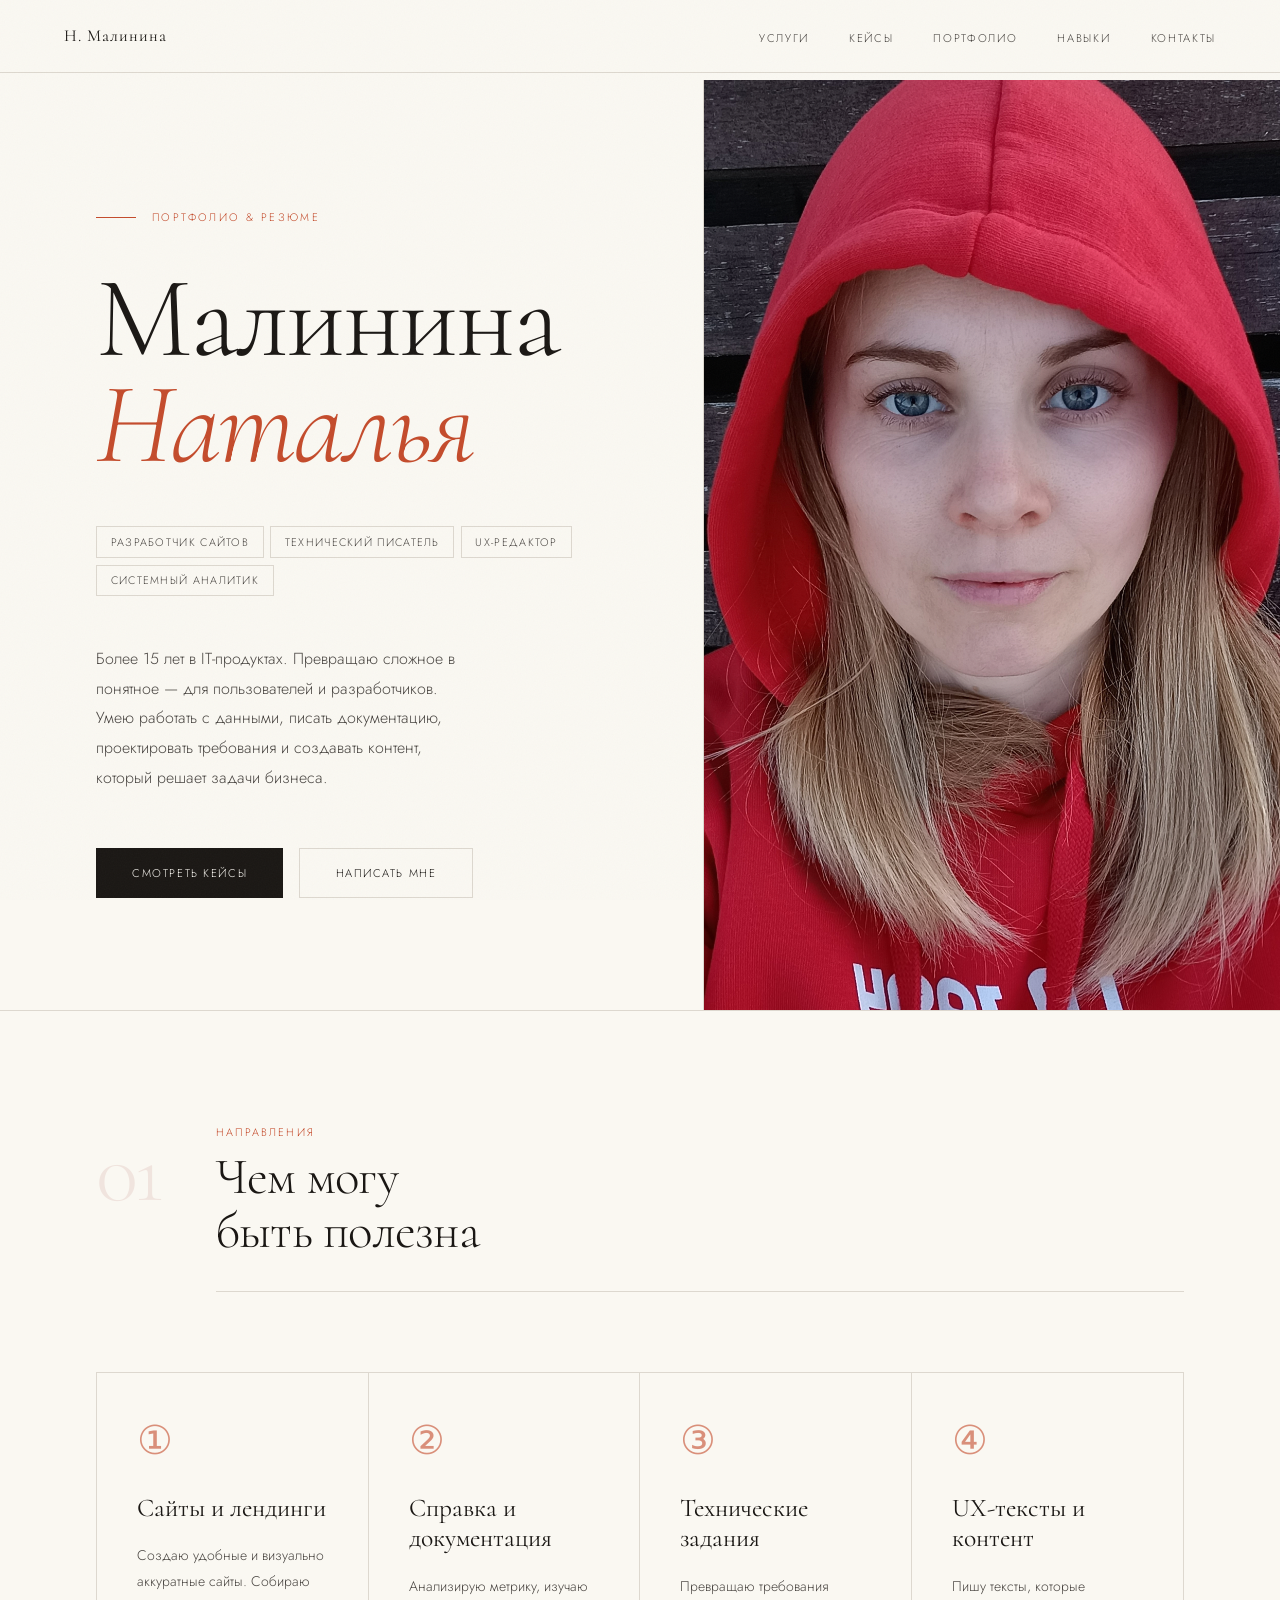
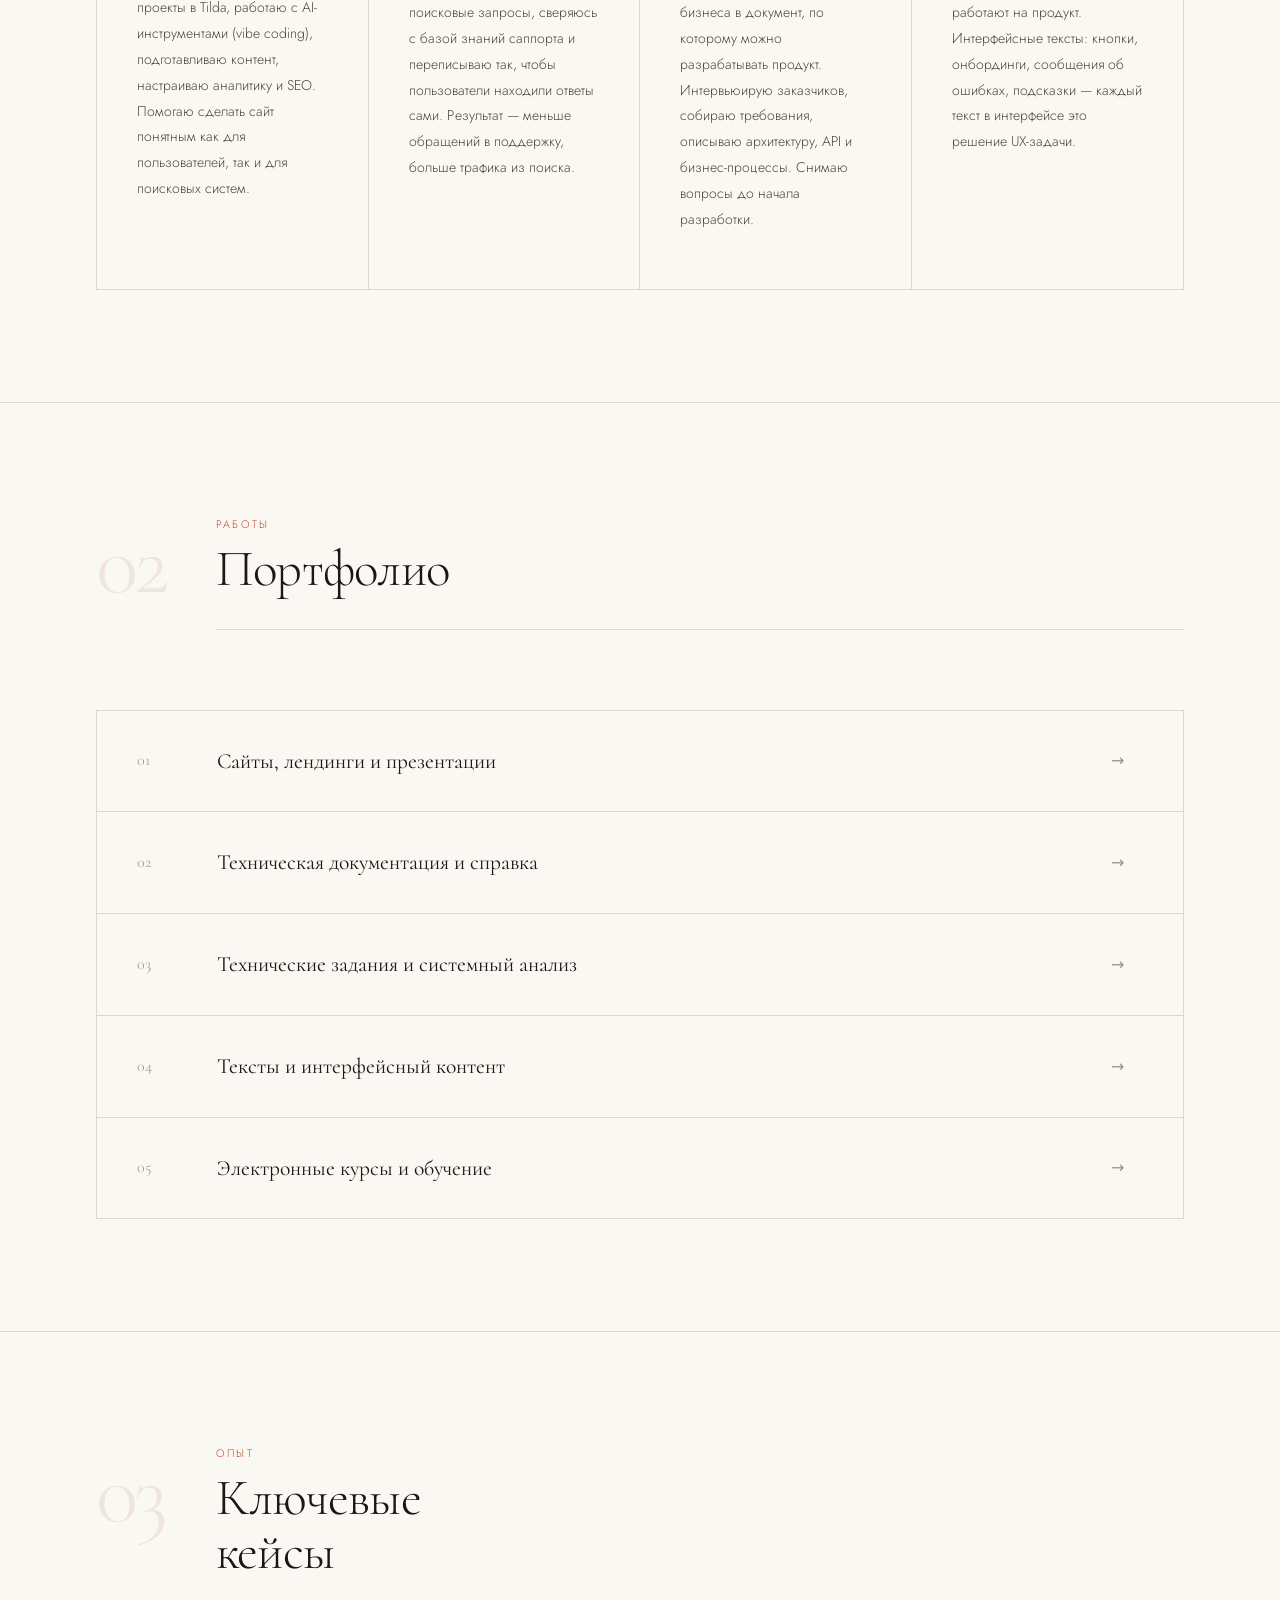
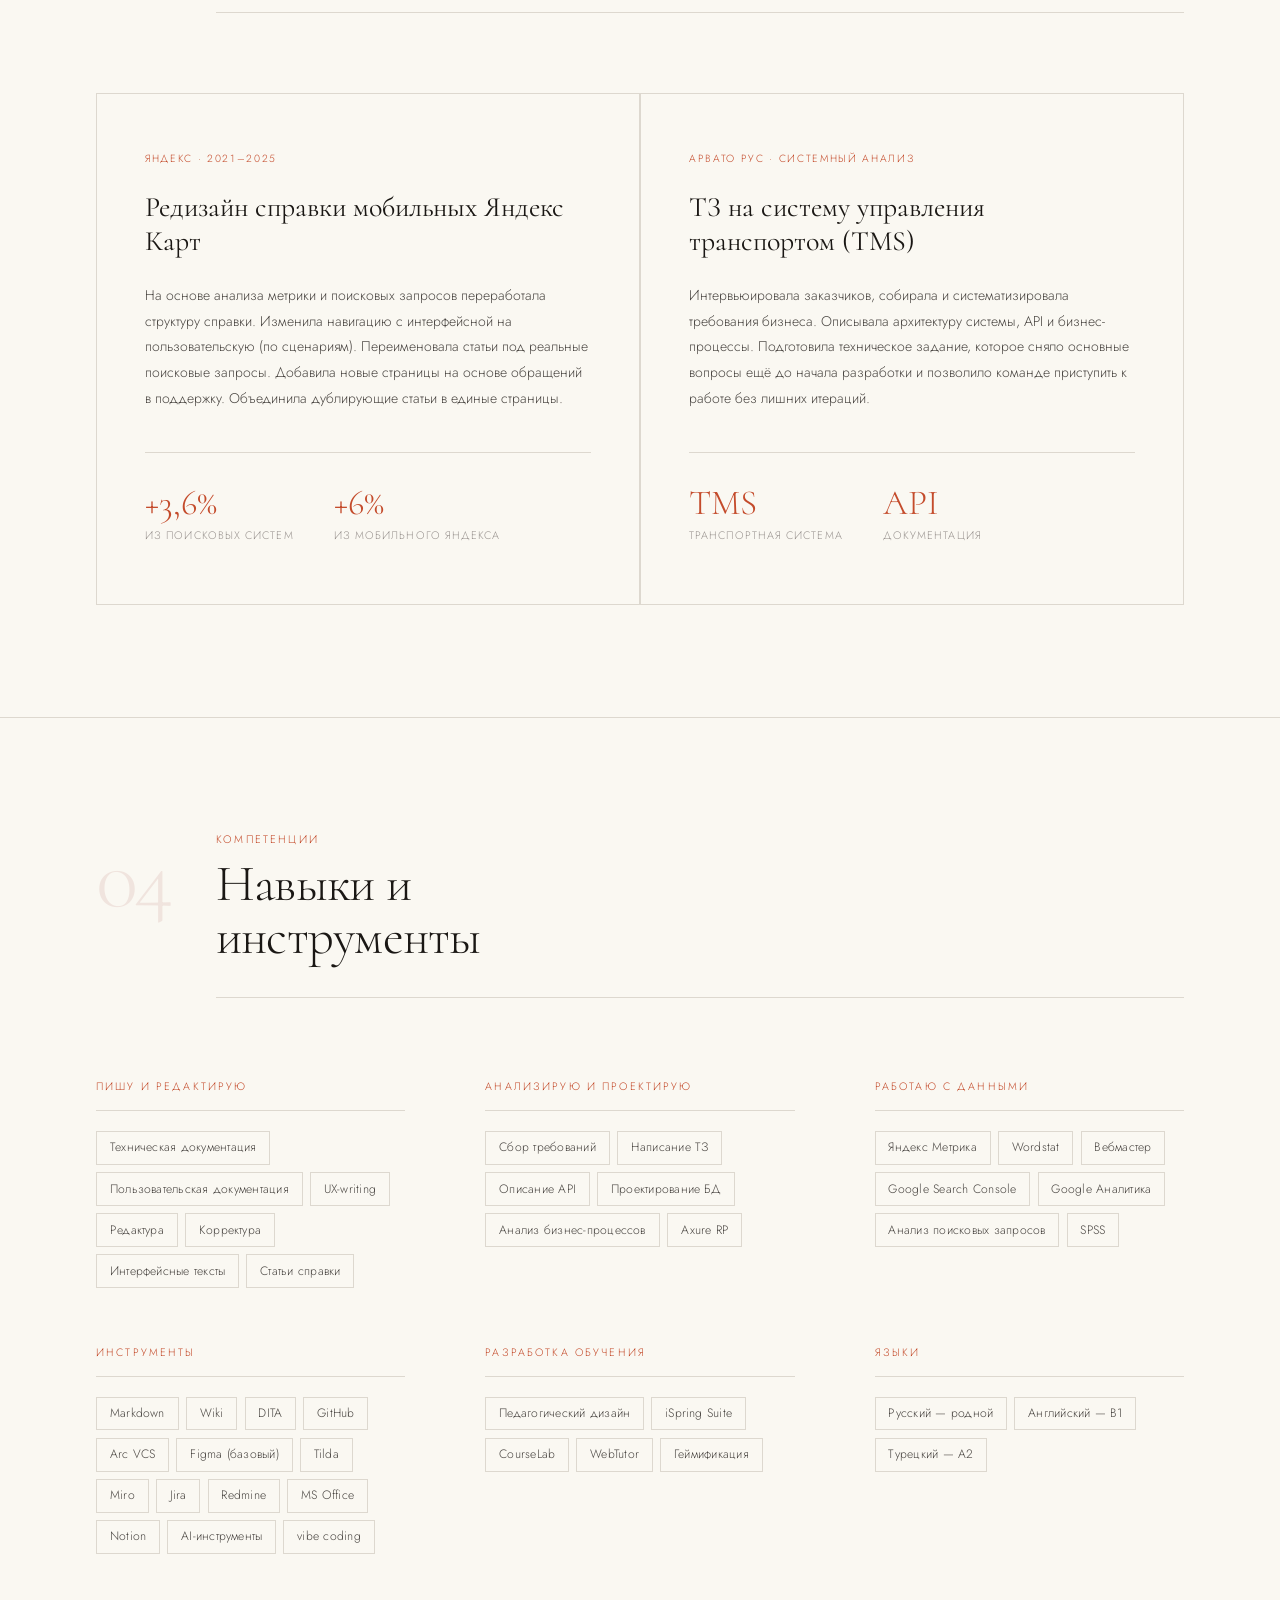
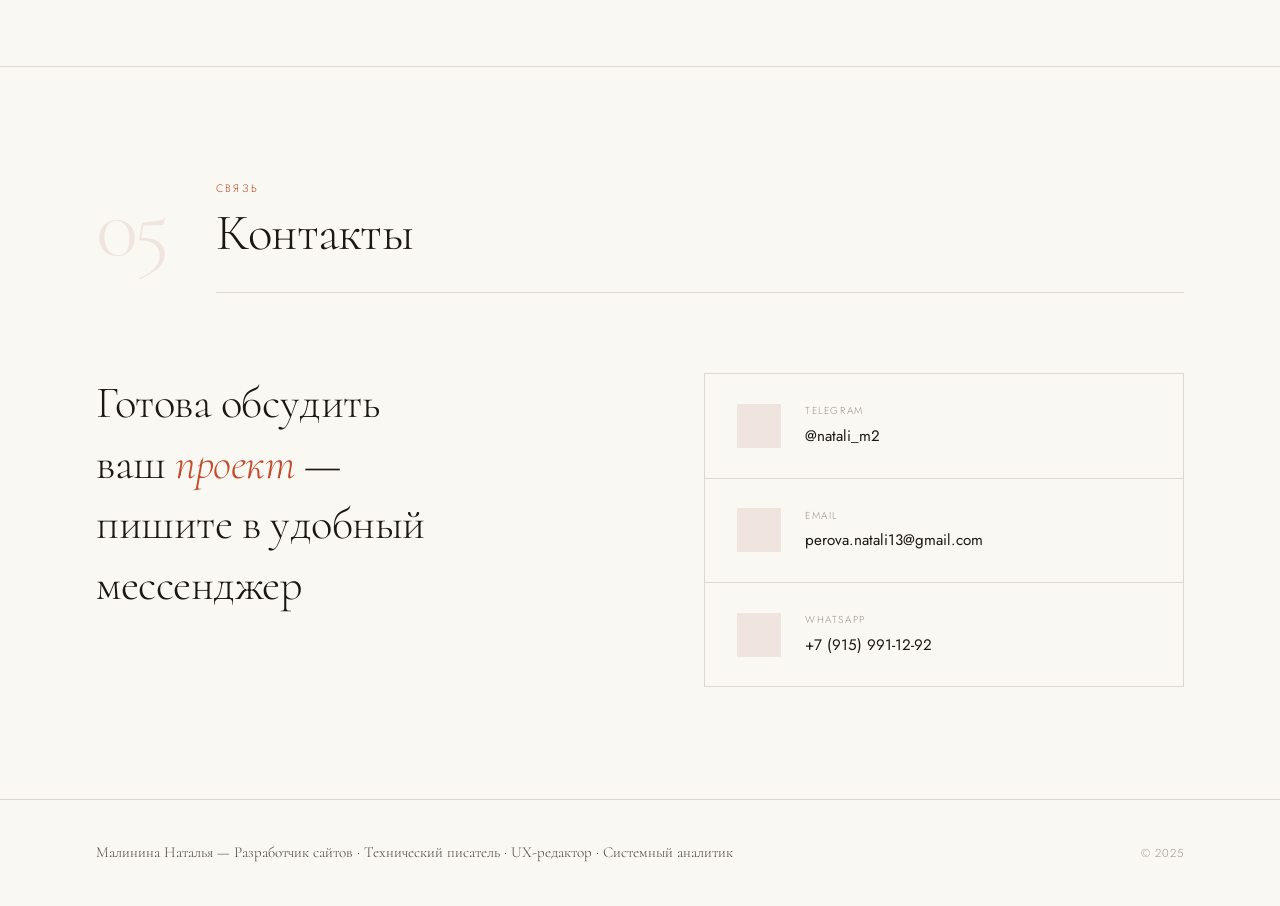
==== index.html @ 4958168e "Портфолио перемещено выше Ключевых кейсов Co-Authored-By: Claude Sonnet 4.6 <noreply@anthropic.com>" ====
<!DOCTYPE html>
<html lang="ru">
<head>
  <meta charset="UTF-8">
  <meta name="viewport" content="width=device-width, initial-scale=1.0">
  <title>Малинина Наталья — Разработчик сайтов · Технический писатель · UX-редактор</title>
  <link rel="preconnect" href="https://fonts.googleapis.com">
  <link rel="preconnect" href="https://fonts.gstatic.com" crossorigin>
  <link href="https://fonts.googleapis.com/css2?family=Cormorant:ital,wght@0,300;0,400;0,600;1,300;1,400&family=Jost:wght@300;400;500&display=swap" rel="stylesheet">
  <style>
    *, *::before, *::after { box-sizing: border-box; margin: 0; padding: 0; }

    :root {
      --cream: #faf8f2;
      --ink: #1a1714;
      --ink-light: #4a4642;
      --ink-faint: #9a9490;
      --accent: #c44b2b;
      --accent-light: #f0e4de;
      --rule: #ddd8cf;
      --serif: 'Cormorant', Georgia, serif;
      --sans: 'Jost', system-ui, sans-serif;
    }

    html { scroll-behavior: smooth; }

    body {
      background: var(--cream);
      color: var(--ink);
      font-family: var(--sans);
      font-weight: 300;
      line-height: 1.7;
      overflow-x: hidden;
    }

    body::after {
      content: '';
      position: fixed;
      inset: 0;
      background-image: url("data:image/svg+xml,%3Csvg xmlns='http://www.w3.org/2000/svg' width='300' height='300'%3E%3Cfilter id='n'%3E%3CfeTurbulence type='fractalNoise' baseFrequency='0.75' numOctaves='4' stitchTiles='stitch'/%3E%3C/filter%3E%3Crect width='100%25' height='100%25' filter='url(%23n)' opacity='0.03'/%3E%3C/svg%3E");
      pointer-events: none;
      z-index: 9999;
    }

    /* ── NAV ── */
    nav {
      position: fixed;
      top: 0; left: 0; right: 0;
      z-index: 200;
      padding: 1.4rem 4rem;
      display: flex;
      justify-content: space-between;
      align-items: center;
    }

    nav::before {
      content: '';
      position: absolute;
      inset: 0;
      background: rgba(250, 248, 242, 0.9);
      backdrop-filter: blur(14px);
      -webkit-backdrop-filter: blur(14px);
      border-bottom: 1px solid var(--rule);
    }

    .nav-logo {
      font-family: var(--serif);
      font-size: 1.05rem;
      font-weight: 400;
      letter-spacing: 0.06em;
      color: var(--ink);
      text-decoration: none;
      position: relative;
    }

    .nav-links {
      display: flex;
      gap: 2.5rem;
      list-style: none;
      position: relative;
    }

    .nav-links a {
      font-size: 0.7rem;
      letter-spacing: 0.15em;
      text-transform: uppercase;
      color: var(--ink-light);
      text-decoration: none;
      transition: color 0.2s;
    }

    .nav-links a:hover,
    .nav-links a.active { color: var(--accent); }

    /* ── HERO ── */
    .hero {
      min-height: 100vh;
      display: grid;
      grid-template-columns: 1.1fr 0.9fr;
      padding-top: 5rem;
      border-bottom: 1px solid var(--rule);
    }

    .hero-left {
      padding: 8rem 4rem 7rem 6rem;
      display: flex;
      flex-direction: column;
      justify-content: center;
      border-right: 1px solid var(--rule);
    }

    .hero-eyebrow {
      font-size: 0.68rem;
      letter-spacing: 0.22em;
      text-transform: uppercase;
      color: var(--accent);
      margin-bottom: 2.5rem;
      display: flex;
      align-items: center;
      gap: 1rem;
    }

    .hero-eyebrow::before {
      content: '';
      display: block;
      width: 2.5rem;
      height: 1px;
      background: var(--accent);
      flex-shrink: 0;
    }

    .hero-name {
      font-family: var(--serif);
      font-size: clamp(4.5rem, 9vw, 7.5rem);
      font-weight: 300;
      line-height: 0.92;
      letter-spacing: -0.02em;
      margin-bottom: 3rem;
    }

    .hero-name em {
      font-style: italic;
      color: var(--accent);
    }

    .hero-roles {
      display: flex;
      flex-wrap: wrap;
      gap: 0.4rem;
      margin-bottom: 3rem;
    }

    .role-chip {
      font-size: 0.68rem;
      letter-spacing: 0.12em;
      text-transform: uppercase;
      padding: 0.35rem 0.85rem;
      border: 1px solid var(--rule);
      color: var(--ink-light);
    }

    .hero-bio {
      font-size: 1rem;
      line-height: 1.85;
      color: var(--ink-light);
      max-width: 40ch;
      margin-bottom: 3.5rem;
    }

    .hero-cta {
      display: flex;
      gap: 1rem;
      flex-wrap: wrap;
    }

    .btn {
      display: inline-block;
      padding: 0.9rem 2.2rem;
      font-family: var(--sans);
      font-size: 0.7rem;
      letter-spacing: 0.14em;
      text-transform: uppercase;
      text-decoration: none;
      transition: all 0.25s;
      cursor: pointer;
    }

    .btn-primary {
      background: var(--ink);
      color: var(--cream);
      border: 1px solid var(--ink);
    }

    .btn-primary:hover {
      background: var(--accent);
      border-color: var(--accent);
    }

    .btn-secondary {
      background: transparent;
      color: var(--ink);
      border: 1px solid var(--rule);
    }

    .btn-secondary:hover {
      border-color: var(--accent);
      color: var(--accent);
    }

    .hero-right {
      padding: 0;
      overflow: hidden;
    }

    .hero-photo {
      width: 100%;
      height: 100%;
      object-fit: cover;
      display: block;
    }

    .hero-stat {
      padding: 3rem 2.5rem;
      border-bottom: 1px solid var(--rule);
      transition: background 0.3s;
    }

    .hero-stat:first-child { border-top: 1px solid var(--rule); }
    .hero-stat:hover { background: rgba(255,255,255,0.6); }

    .stat-num {
      font-family: var(--serif);
      font-size: 5rem;
      font-weight: 300;
      line-height: 1;
      color: var(--accent);
      letter-spacing: -0.03em;
    }

    .stat-label {
      font-size: 0.7rem;
      letter-spacing: 0.14em;
      text-transform: uppercase;
      color: var(--ink-faint);
      margin-top: 0.5rem;
    }

    /* ── SECTIONS ── */
    section {
      padding: 7rem 6rem;
      border-bottom: 1px solid var(--rule);
    }

    .section-header {
      display: grid;
      grid-template-columns: 5.5rem 1fr;
      gap: 2rem;
      align-items: start;
      margin-bottom: 5rem;
    }

    .section-num {
      font-family: var(--serif);
      font-size: 5.5rem;
      font-weight: 300;
      color: var(--accent-light);
      line-height: 1;
      letter-spacing: -0.04em;
      padding-top: 0.3rem;
      user-select: none;
    }

    .section-title-group {
      padding-bottom: 2rem;
      border-bottom: 1px solid var(--rule);
    }

    .section-label {
      font-size: 0.68rem;
      letter-spacing: 0.2em;
      text-transform: uppercase;
      color: var(--accent);
      margin-bottom: 0.6rem;
    }

    .section-title {
      font-family: var(--serif);
      font-size: clamp(2.2rem, 4vw, 3.8rem);
      font-weight: 300;
      line-height: 1.05;
      letter-spacing: -0.015em;
    }

    /* ── SERVICES ── */
    .services-grid {
      display: grid;
      grid-template-columns: repeat(4, 1fr);
      border: 1px solid var(--rule);
    }

    .service-card {
      padding: 3rem 2.5rem 3.5rem;
      border-right: 1px solid var(--rule);
      transition: background 0.3s;
    }

    .service-card:last-child { border-right: none; }
    .service-card:hover { background: rgba(255,255,255,0.75); }

    .service-index {
      font-family: var(--serif);
      font-size: 2.5rem;
      font-weight: 300;
      color: var(--accent);
      opacity: 0.6;
      line-height: 1;
      margin-bottom: 2rem;
    }

    .service-title {
      font-family: var(--serif);
      font-size: 1.6rem;
      font-weight: 400;
      line-height: 1.2;
      margin-bottom: 1.25rem;
    }

    .service-desc {
      font-size: 0.875rem;
      line-height: 1.85;
      color: var(--ink-light);
    }

    /* ── CASES ── */
    .cases-grid {
      display: grid;
      grid-template-columns: 1fr 1fr;
      gap: 2px;
      background: var(--rule);
      border: 1px solid var(--rule);
    }

    .case-card {
      background: var(--cream);
      padding: 3.5rem 3rem;
      position: relative;
      overflow: hidden;
      transition: background 0.3s;
    }

    .case-card:hover { background: rgba(255,255,255,0.85); }

    .case-accent-bar {
      position: absolute;
      top: 0; left: 0; right: 0;
      height: 3px;
      background: var(--accent);
      transform: scaleX(0);
      transform-origin: left;
      transition: transform 0.4s ease;
    }

    .case-card:hover .case-accent-bar { transform: scaleX(1); }

    .case-tag {
      font-size: 0.65rem;
      letter-spacing: 0.16em;
      text-transform: uppercase;
      color: var(--accent);
      margin-bottom: 1.5rem;
    }

    .case-title {
      font-family: var(--serif);
      font-size: 1.75rem;
      font-weight: 400;
      line-height: 1.2;
      margin-bottom: 1.5rem;
    }

    .case-desc {
      font-size: 0.875rem;
      line-height: 1.85;
      color: var(--ink-light);
      margin-bottom: 2.5rem;
    }

    .case-metrics {
      display: flex;
      gap: 2.5rem;
      padding-top: 2rem;
      border-top: 1px solid var(--rule);
    }

    .metric-num {
      font-family: var(--serif);
      font-size: 2.2rem;
      font-weight: 300;
      color: var(--accent);
      line-height: 1;
      display: block;
    }

    .metric-label {
      font-size: 0.68rem;
      letter-spacing: 0.1em;
      text-transform: uppercase;
      color: var(--ink-faint);
      margin-top: 0.4rem;
    }

    /* ── PORTFOLIO ── */
    .portfolio-list {
      border: 1px solid var(--rule);
    }

    .portfolio-item {
      display: grid;
      grid-template-columns: 3.5rem 1fr 2rem;
      gap: 1.5rem;
      align-items: center;
      padding: 2rem 2.5rem;
      border-bottom: 1px solid var(--rule);
      text-decoration: none;
      color: inherit;
      transition: background 0.2s, padding-left 0.3s;
    }

    .portfolio-item:last-child { border-bottom: none; }

    .portfolio-item:hover {
      background: rgba(255,255,255,0.8);
      padding-left: 3.5rem;
    }

    .pi-num {
      font-family: var(--serif);
      font-size: 1rem;
      color: var(--ink-faint);
    }

    .pi-body { display: flex; align-items: center; gap: 1rem; }
    .pi-icon { font-size: 1.2rem; flex-shrink: 0; }

    .pi-title {
      font-family: var(--serif);
      font-size: 1.35rem;
      font-weight: 400;
    }

    .pi-arrow {
      color: var(--ink-faint);
      font-size: 1rem;
      transition: transform 0.25s, color 0.25s;
    }

    .portfolio-item:hover .pi-arrow {
      transform: translateX(5px);
      color: var(--accent);
    }

    /* ── SKILLS ── */
    .skills-grid {
      display: grid;
      grid-template-columns: repeat(3, 1fr);
      gap: 3.5rem 5rem;
    }

    .skill-group-label {
      font-size: 0.67rem;
      letter-spacing: 0.2em;
      text-transform: uppercase;
      color: var(--accent);
      padding-bottom: 0.85rem;
      border-bottom: 1px solid var(--rule);
      margin-bottom: 1.25rem;
    }

    .skill-tags {
      display: flex;
      flex-wrap: wrap;
      gap: 0.45rem;
    }

    .skill-tag {
      font-size: 0.76rem;
      padding: 0.35rem 0.8rem;
      border: 1px solid var(--rule);
      color: var(--ink-light);
      letter-spacing: 0.02em;
      transition: all 0.2s;
      cursor: default;
    }

    .skill-tag:hover {
      border-color: var(--ink-light);
      color: var(--ink);
      background: rgba(255,255,255,0.7);
    }

    /* ── CONTACT ── */
    .contact-layout {
      display: grid;
      grid-template-columns: 1fr 1fr;
      gap: 8rem;
      align-items: start;
    }

    .contact-headline {
      font-family: var(--serif);
      font-size: clamp(2rem, 3.5vw, 3rem);
      font-weight: 300;
      line-height: 1.35;
      letter-spacing: -0.01em;
    }

    .contact-headline em {
      font-style: italic;
      color: var(--accent);
    }

    .contact-links {
      display: flex;
      flex-direction: column;
      gap: 0;
      border: 1px solid var(--rule);
    }

    .contact-link {
      display: flex;
      align-items: center;
      gap: 1.5rem;
      text-decoration: none;
      color: var(--ink);
      padding: 1.75rem 2rem;
      border-bottom: 1px solid var(--rule);
      transition: background 0.2s, padding-left 0.25s;
    }

    .contact-link:last-child { border-bottom: none; }

    .contact-link:hover {
      background: rgba(255,255,255,0.85);
      padding-left: 2.75rem;
    }

    .cl-icon {
      width: 2.75rem;
      height: 2.75rem;
      background: var(--accent-light);
      color: var(--accent);
      display: flex;
      align-items: center;
      justify-content: center;
      font-size: 1.1rem;
      flex-shrink: 0;
    }

    .cl-text-label {
      font-size: 0.63rem;
      letter-spacing: 0.16em;
      text-transform: uppercase;
      color: var(--ink-faint);
      display: block;
      margin-bottom: 0.15rem;
    }

    .cl-text-value { font-weight: 400; font-size: 0.95rem; }

    /* ── FOOTER ── */
    footer {
      padding: 2.5rem 6rem;
      display: flex;
      justify-content: space-between;
      align-items: center;
      border-bottom: none;
    }

    .footer-name {
      font-family: var(--serif);
      font-size: 0.95rem;
      color: var(--ink-light);
    }

    .footer-copy {
      font-size: 0.72rem;
      letter-spacing: 0.08em;
      color: var(--ink-faint);
    }

    /* ── ANIMATIONS ── */
    .reveal {
      opacity: 0;
      transform: translateY(28px);
      transition: opacity 0.75s ease, transform 0.75s ease;
    }

    .reveal.in { opacity: 1; transform: none; }

    /* ── RESPONSIVE ── */
    @media (max-width: 1100px) {
      .hero { grid-template-columns: 1fr; }
      .hero-right { display: none; }
      .hero-left { padding: 9rem 4rem 6rem; border-right: none; }
      section { padding: 5rem 4rem; }
      .services-grid {
        grid-template-columns: repeat(2, 1fr);
      }
      .service-card { border-bottom: 1px solid var(--rule); }
      .service-card:nth-child(odd) { border-right: 1px solid var(--rule); }
      .service-card:nth-last-child(-n+2):nth-child(odd):last-child { border-bottom: none; }
      .service-card:last-child { border-bottom: none; }
      .cases-grid { grid-template-columns: 1fr; }
      .skills-grid { grid-template-columns: repeat(2, 1fr); }
      .contact-layout { grid-template-columns: 1fr; gap: 3rem; }
      nav { padding: 1.3rem 2.5rem; }
    }

    @media (max-width: 768px) {
      section { padding: 4rem 1.75rem; }
      .hero-left { padding: 8rem 1.75rem 5rem; }
      footer { padding: 2rem 1.75rem; flex-direction: column; gap: 0.75rem; text-align: center; }
      .nav-links { display: none; }
      nav { padding: 1.1rem 1.75rem; }
      .section-header { grid-template-columns: 1fr; gap: 0.5rem; }
      .section-num { font-size: 3rem; }
      .skills-grid { grid-template-columns: 1fr; gap: 2.5rem; }
      .portfolio-item { grid-template-columns: 2rem 1fr 1.5rem; gap: 1rem; padding: 1.5rem 1.25rem; }
      .portfolio-item:hover { padding-left: 2rem; }
      .hero-name { font-size: clamp(3.5rem, 15vw, 6rem); }
    }
  </style>
</head>
<body>

  <!-- Navigation -->
  <nav>
    <a href="#top" class="nav-logo">Н. Малинина</a>
    <ul class="nav-links">
      <li><a href="#services">Услуги</a></li>
      <li><a href="#cases">Кейсы</a></li>
      <li><a href="#portfolio">Портфолио</a></li>
      <li><a href="#skills">Навыки</a></li>
      <li><a href="#contact">Контакты</a></li>
    </ul>
  </nav>

  <!-- Hero -->
  <div class="hero" id="top">
    <div class="hero-left">
      <p class="hero-eyebrow">Портфолио &amp; Резюме</p>
      <h1 class="hero-name">Малинина<br><em>Наталья</em></h1>
      <div class="hero-roles">
        <span class="role-chip">Разработчик сайтов</span>
        <span class="role-chip">Технический писатель</span>
        <span class="role-chip">UX-редактор</span>
        <span class="role-chip">Системный аналитик</span>
      </div>
      <p class="hero-bio">
        Более 15 лет в IT-продуктах. Превращаю сложное в понятное — для пользователей и разработчиков. Умею работать с данными, писать документацию, проектировать требования и создавать контент, который решает задачи бизнеса.
      </p>
      <div class="hero-cta">
        <a href="#cases" class="btn btn-primary">Смотреть кейсы</a>
        <a href="#contact" class="btn btn-secondary">Написать мне</a>
      </div>
    </div>
    <div class="hero-right">
      <img src="foto.JPG" alt="Фото" class="hero-photo">
    </div>
  </div>

  <!-- Services -->
  <section id="services">
    <div class="section-header reveal">
      <div class="section-num">01</div>
      <div class="section-title-group">
        <p class="section-label">Направления</p>
        <h2 class="section-title">Чем могу<br>быть полезна</h2>
      </div>
    </div>
    <div class="services-grid reveal">
      <div class="service-card">
        <div class="service-index">①</div>
        <h3 class="service-title">Сайты и лендинги</h3>
        <p class="service-desc">Создаю удобные и визуально аккуратные сайты. Собираю проекты в Tilda, работаю с AI-инструментами (vibe coding), подготавливаю контент, настраиваю аналитику и SEO. Помогаю сделать сайт понятным как для пользователей, так и для поисковых систем.</p>
      </div>
      <div class="service-card">
        <div class="service-index">②</div>
        <h3 class="service-title">Справка и документация</h3>
        <p class="service-desc">Анализирую метрику, изучаю поисковые запросы, сверяюсь с базой знаний саппорта и переписываю так, чтобы пользователи находили ответы сами. Результат — меньше обращений в поддержку, больше трафика из поиска.</p>
      </div>
      <div class="service-card">
        <div class="service-index">③</div>
        <h3 class="service-title">Технические задания</h3>
        <p class="service-desc">Превращаю требования бизнеса в документ, по которому можно разрабатывать продукт. Интервьюирую заказчиков, собираю требования, описываю архитектуру, API и бизнес-процессы. Снимаю вопросы до начала разработки.</p>
      </div>
      <div class="service-card">
        <div class="service-index">④</div>
        <h3 class="service-title">UX-тексты и контент</h3>
        <p class="service-desc">Пишу тексты, которые работают на продукт. Интерфейсные тексты: кнопки, онбординги, сообщения об ошибках, подсказки — каждый текст в интерфейсе это решение UX-задачи.</p>
      </div>
    </div>
  </section>

  <!-- Portfolio -->
  <section id="portfolio">
    <div class="section-header reveal">
      <div class="section-num">02</div>
      <div class="section-title-group">
        <p class="section-label">Работы</p>
        <h2 class="section-title">Портфолио</h2>
      </div>
    </div>
    <div class="portfolio-list reveal">
      <a href="portfolio-landings.html" class="portfolio-item">
        <span class="pi-num">01</span>
        <span class="pi-body">
          <span class="pi-title">Сайты, лендинги и презентации</span>
        </span>
        <span class="pi-arrow">→</span>
      </a>
      <a href="portfolio-docs.html" class="portfolio-item">
        <span class="pi-num">02</span>
        <span class="pi-body">
          <span class="pi-title">Техническая документация и справка</span>
        </span>
        <span class="pi-arrow">→</span>
      </a>
      <a href="portfolio-specs.html" class="portfolio-item">
        <span class="pi-num">03</span>
        <span class="pi-body">
          <span class="pi-title">Технические задания и системный анализ</span>
        </span>
        <span class="pi-arrow">→</span>
      </a>
      <a href="portfolio-texts.html" class="portfolio-item">
        <span class="pi-num">04</span>
        <span class="pi-body">
          <span class="pi-title">Тексты и интерфейсный контент</span>
        </span>
        <span class="pi-arrow">→</span>
      </a>
      <a href="portfolio-courses.html" class="portfolio-item">
        <span class="pi-num">05</span>
        <span class="pi-body">
          <span class="pi-title">Электронные курсы и обучение</span>
        </span>
        <span class="pi-arrow">→</span>
      </a>
    </div>
  </section>

  <!-- Key Cases -->
  <section id="cases">
    <div class="section-header reveal">
      <div class="section-num">03</div>
      <div class="section-title-group">
        <p class="section-label">Опыт</p>
        <h2 class="section-title">Ключевые<br>кейсы</h2>
      </div>
    </div>
    <div class="cases-grid reveal">
      <a href="case-maps.html" class="case-card" style="text-decoration:none;color:inherit;display:block;">
        <div class="case-accent-bar"></div>
        <p class="case-tag">Яндекс · 2021–2025</p>
        <h3 class="case-title">Редизайн справки мобильных Яндекс Карт</h3>
        <p class="case-desc">На основе анализа метрики и поисковых запросов переработала структуру справки. Изменила навигацию с интерфейсной на пользовательскую (по сценариям). Переименовала статьи под реальные поисковые запросы. Добавила новые страницы на основе обращений в поддержку. Объединила дублирующие статьи в единые страницы.</p>
        <div class="case-metrics">
          <div>
            <span class="metric-num">+3,6%</span>
            <span class="metric-label">Из поисковых систем</span>
          </div>
          <div>
            <span class="metric-num">+6%</span>
            <span class="metric-label">Из Мобильного Яндекса</span>
          </div>
        </div>
      </a>
      <a href="case-tms.html" class="case-card" style="text-decoration:none;color:inherit;display:block;">
        <div class="case-accent-bar"></div>
        <p class="case-tag">Арвато Рус · Системный анализ</p>
        <h3 class="case-title">ТЗ на систему управления транспортом (TMS)</h3>
        <p class="case-desc">Интервьюировала заказчиков, собирала и систематизировала требования бизнеса. Описывала архитектуру системы, API и бизнес-процессы. Подготовила техническое задание, которое сняло основные вопросы ещё до начала разработки и позволило команде приступить к работе без лишних итераций.</p>
        <div class="case-metrics">
          <div>
            <span class="metric-num">TMS</span>
            <span class="metric-label">Транспортная система</span>
          </div>
          <div>
            <span class="metric-num">API</span>
            <span class="metric-label">Документация</span>
          </div>
        </div>
      </a>
    </div>
  </section>

  <!-- Skills -->
  <section id="skills">
    <div class="section-header reveal">
      <div class="section-num">04</div>
      <div class="section-title-group">
        <p class="section-label">Компетенции</p>
        <h2 class="section-title">Навыки и<br>инструменты</h2>
      </div>
    </div>
    <div class="skills-grid">
      <div class="reveal">
        <p class="skill-group-label">Пишу и редактирую</p>
        <div class="skill-tags">
          <span class="skill-tag">Техническая документация</span>
          <span class="skill-tag">Пользовательская документация</span>
          <span class="skill-tag">UX-writing</span>
          <span class="skill-tag">Редактура</span>
          <span class="skill-tag">Корректура</span>
          <span class="skill-tag">Интерфейсные тексты</span>
          <span class="skill-tag">Статьи справки</span>
        </div>
      </div>
      <div class="reveal">
        <p class="skill-group-label">Анализирую и проектирую</p>
        <div class="skill-tags">
          <span class="skill-tag">Сбор требований</span>
          <span class="skill-tag">Написание ТЗ</span>
          <span class="skill-tag">Описание API</span>
          <span class="skill-tag">Проектирование БД</span>
          <span class="skill-tag">Анализ бизнес-процессов</span>
          <span class="skill-tag">Axure RP</span>
        </div>
      </div>
      <div class="reveal">
        <p class="skill-group-label">Работаю с данными</p>
        <div class="skill-tags">
          <span class="skill-tag">Яндекс Метрика</span>
          <span class="skill-tag">Wordstat</span>
          <span class="skill-tag">Вебмастер</span>
          <span class="skill-tag">Google Search Console</span>
          <span class="skill-tag">Google Аналитика</span>
          <span class="skill-tag">Анализ поисковых запросов</span>
          <span class="skill-tag">SPSS</span>
        </div>
      </div>
      <div class="reveal">
        <p class="skill-group-label">Инструменты</p>
        <div class="skill-tags">
          <span class="skill-tag">Markdown</span>
          <span class="skill-tag">Wiki</span>
          <span class="skill-tag">DITA</span>
          <span class="skill-tag">GitHub</span>
          <span class="skill-tag">Arc VCS</span>
          <span class="skill-tag">Figma (базовый)</span>
          <span class="skill-tag">Tilda</span>
          <span class="skill-tag">Miro</span>
          <span class="skill-tag">Jira</span>
          <span class="skill-tag">Redmine</span>
          <span class="skill-tag">MS Office</span>
          <span class="skill-tag">Notion</span>
          <span class="skill-tag">AI-инструменты</span>
          <span class="skill-tag">vibe coding</span>
        </div>
      </div>
      <div class="reveal">
        <p class="skill-group-label">Разработка обучения</p>
        <div class="skill-tags">
          <span class="skill-tag">Педагогический дизайн</span>
          <span class="skill-tag">iSpring Suite</span>
          <span class="skill-tag">CourseLab</span>
          <span class="skill-tag">WebTutor</span>
          <span class="skill-tag">Геймификация</span>
        </div>
      </div>
      <div class="reveal">
        <p class="skill-group-label">Языки</p>
        <div class="skill-tags">
          <span class="skill-tag">Русский — родной</span>
          <span class="skill-tag">Английский — B1</span>
          <span class="skill-tag">Турецкий — A2</span>
        </div>
      </div>
    </div>
  </section>

  <!-- Contact -->
  <section id="contact">
    <div class="section-header reveal">
      <div class="section-num">05</div>
      <div class="section-title-group">
        <p class="section-label">Связь</p>
        <h2 class="section-title">Контакты</h2>
      </div>
    </div>
    <div class="contact-layout">
      <div class="reveal">
        <p class="contact-headline">
          Готова обсудить<br>
          ваш <em>проект</em> —<br>
          пишите в удобный<br>
          мессенджер
        </p>
      </div>
      <div class="contact-links reveal">
        <a href="https://t.me/natali_m2" class="contact-link" target="_blank" rel="noopener">
          <div class="cl-icon"></div>
          <div>
            <span class="cl-text-label">Telegram</span>
            <span class="cl-text-value">@natali_m2</span>
          </div>
        </a>
        <a href="mailto:perova.natali13@gmail.com" class="contact-link">
          <div class="cl-icon"></div>
          <div>
            <span class="cl-text-label">Email</span>
            <span class="cl-text-value">perova.natali13@gmail.com</span>
          </div>
        </a>
        <a href="https://wa.me/79159911292" class="contact-link" target="_blank" rel="noopener">
          <div class="cl-icon"></div>
          <div>
            <span class="cl-text-label">WhatsApp</span>
            <span class="cl-text-value">+7 (915) 991-12-92</span>
          </div>
        </a>
      </div>
    </div>
  </section>

  <!-- Footer -->
  <footer>
    <span class="footer-name">Малинина Наталья — Разработчик сайтов · Технический писатель · UX-редактор · Системный аналитик</span>
    <span class="footer-copy">© 2025</span>
  </footer>

  <script>
    // Scroll reveal
    const io = new IntersectionObserver((entries) => {
      entries.forEach((entry, i) => {
        if (entry.isIntersecting) {
          setTimeout(() => entry.target.classList.add('in'), i * 90);
          io.unobserve(entry.target);
        }
      });
    }, { threshold: 0.08, rootMargin: '0px 0px -40px 0px' });

    document.querySelectorAll('.reveal').forEach(el => io.observe(el));

    // Active nav highlight
    const sections = document.querySelectorAll('section[id], div[id="top"]');
    const links = document.querySelectorAll('.nav-links a');

    const navIO = new IntersectionObserver((entries) => {
      entries.forEach(e => {
        if (e.isIntersecting) {
          links.forEach(l => l.classList.remove('active'));
          const id = e.target.id;
          const match = document.querySelector(`.nav-links a[href="#${id}"]`);
          if (match) match.classList.add('active');
        }
      });
    }, { threshold: 0.4 });

    sections.forEach(s => navIO.observe(s));
  </script>
</body>
</html>
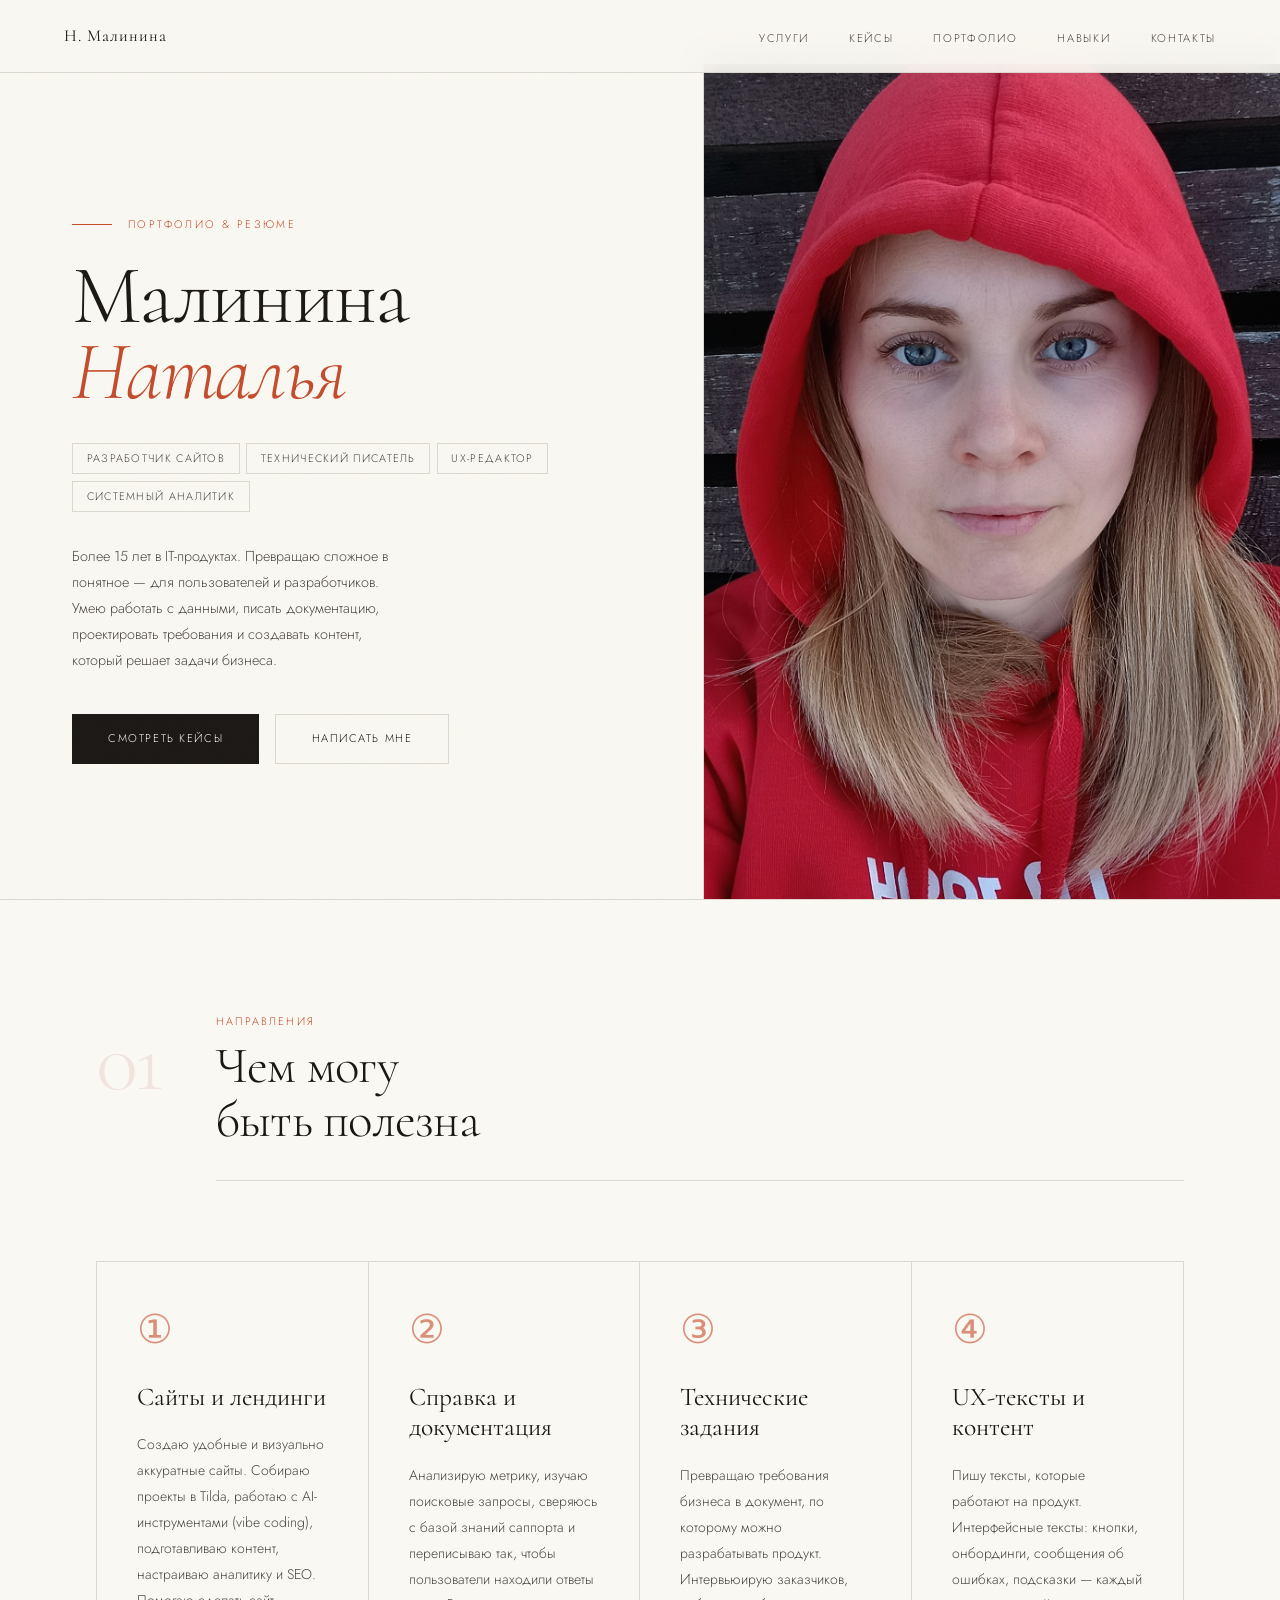
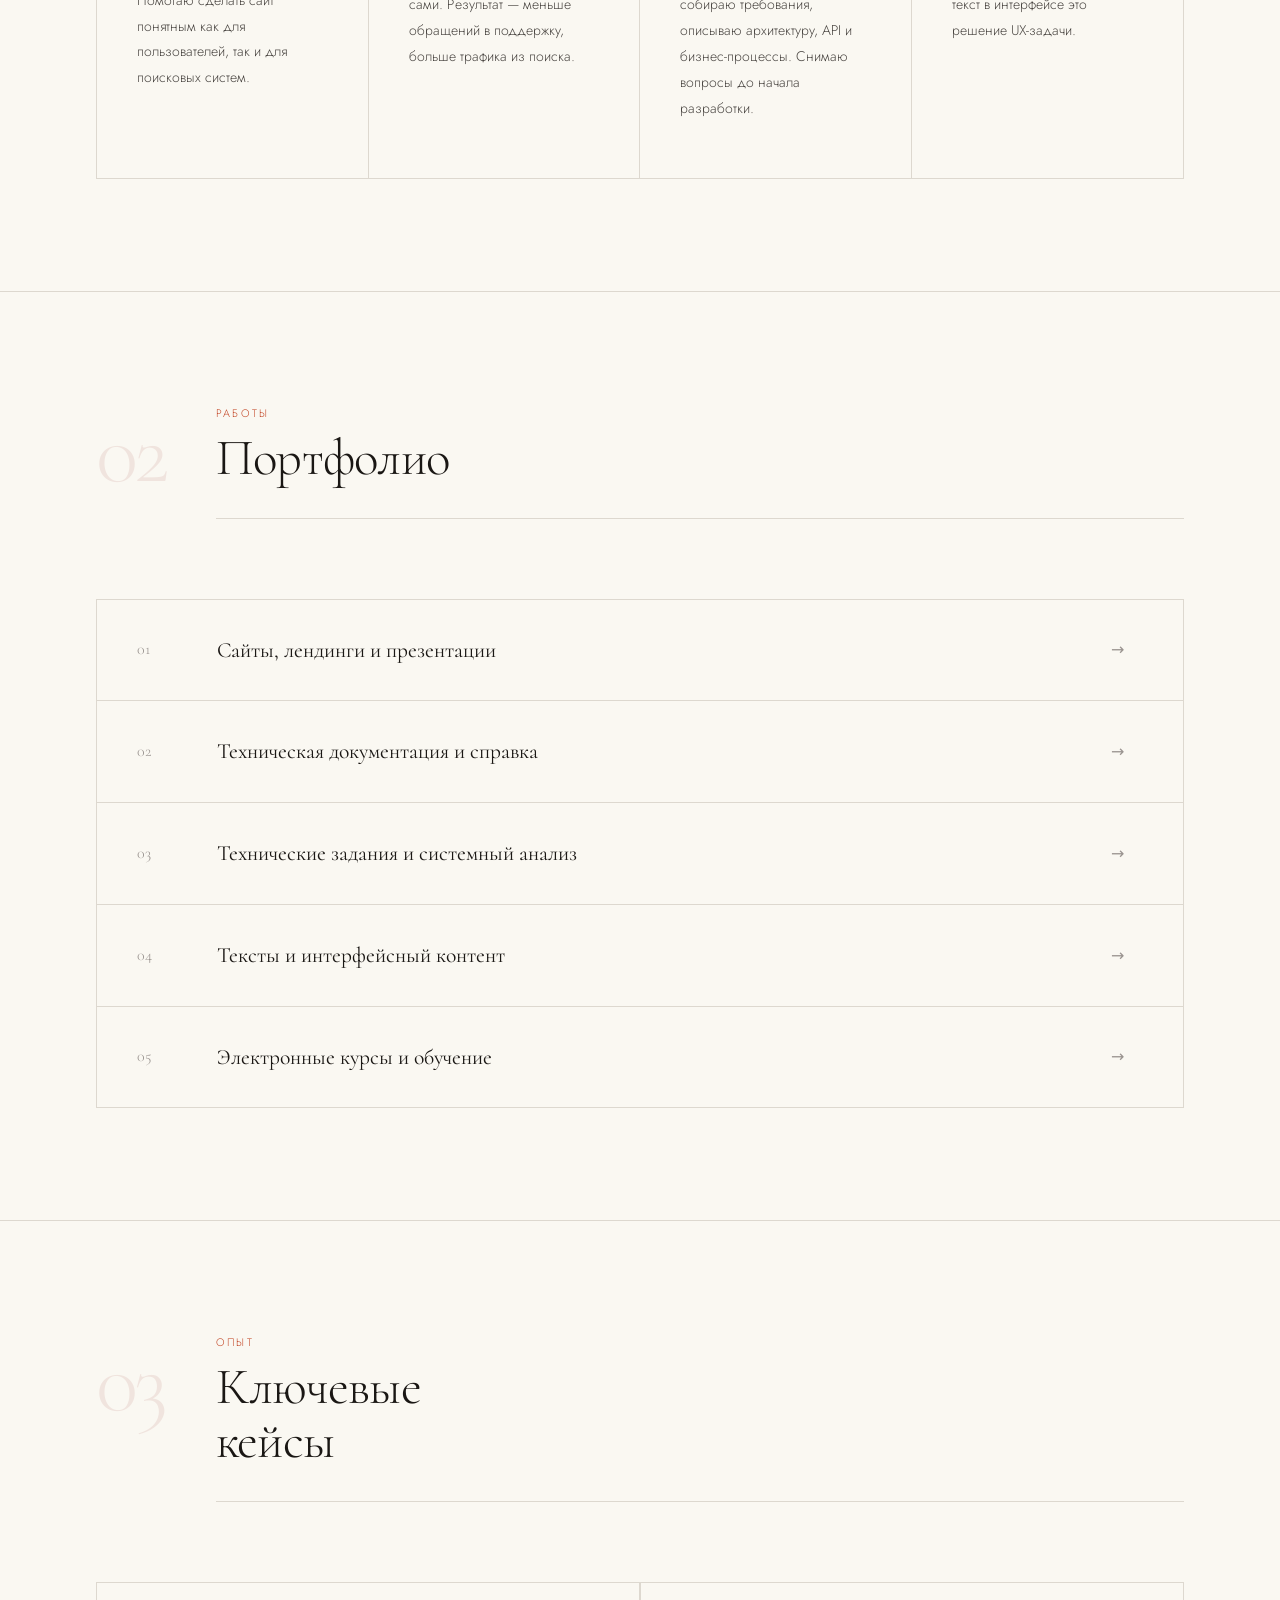
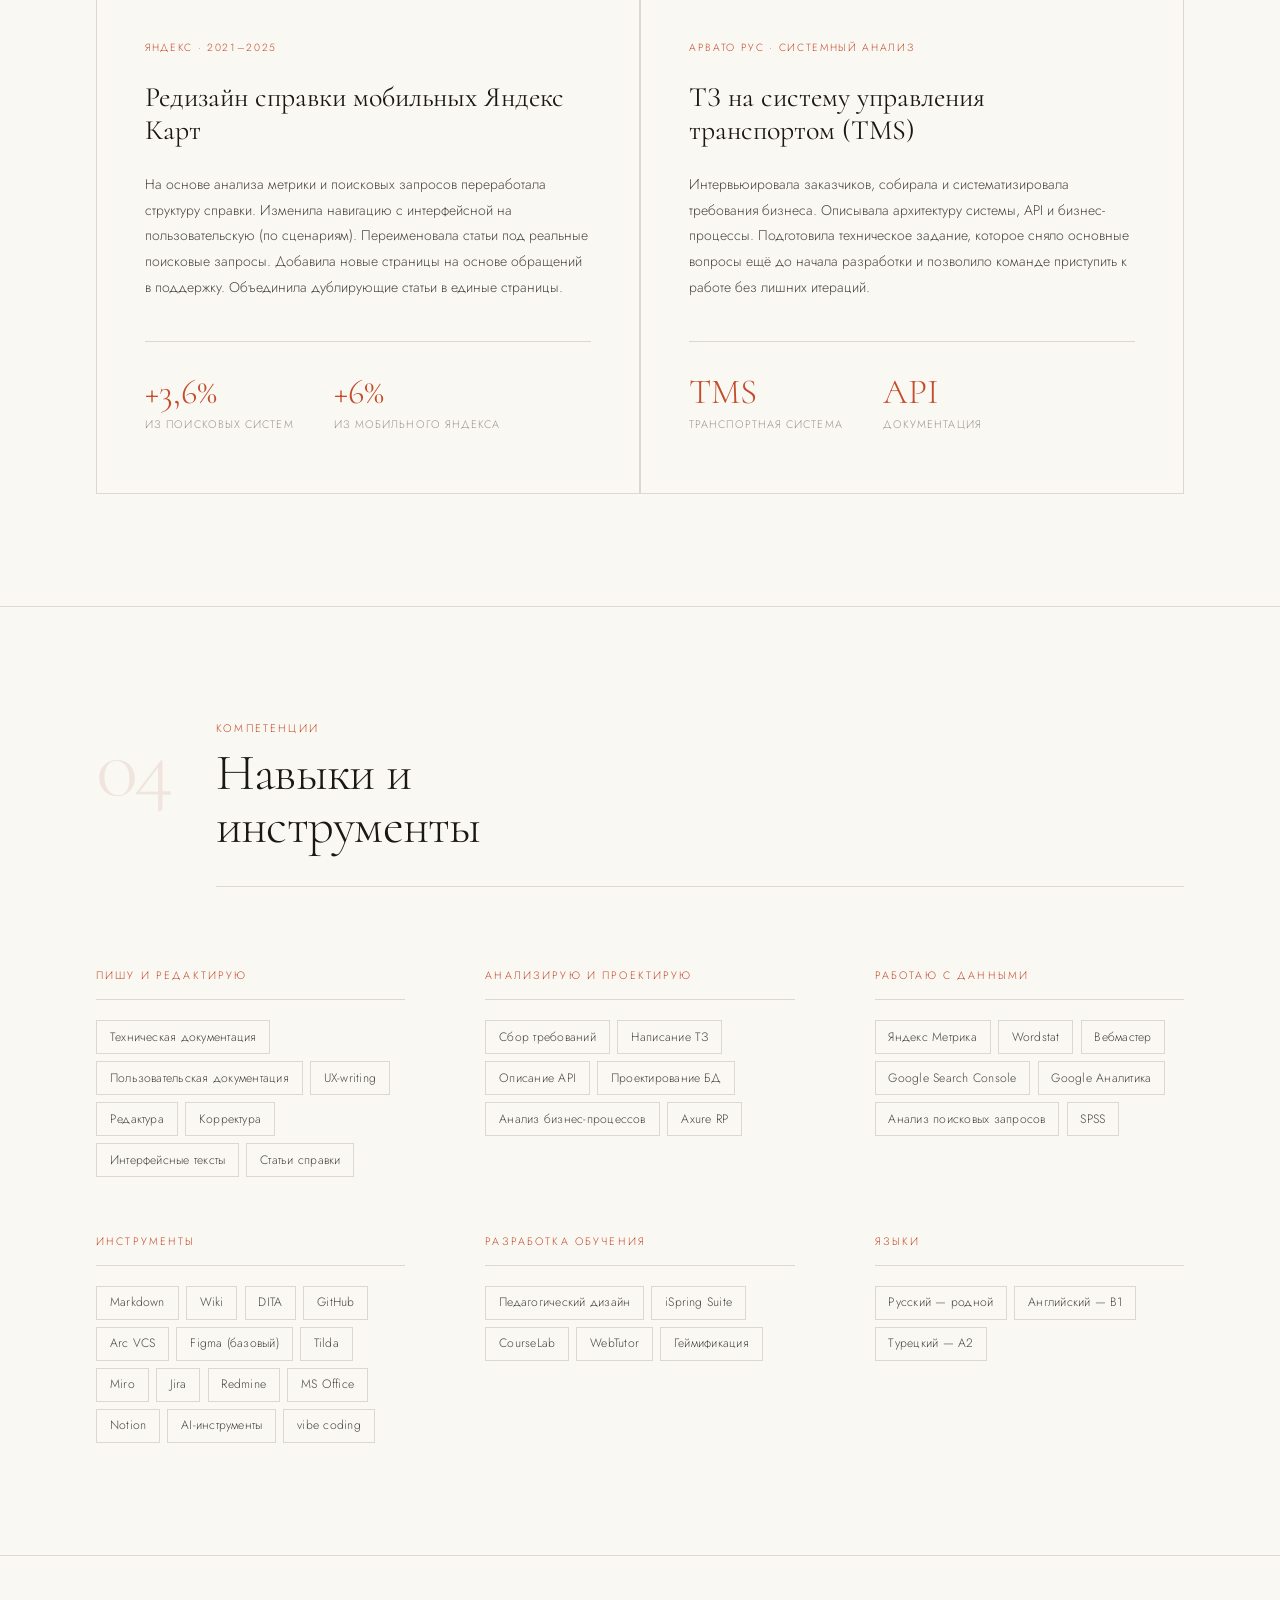
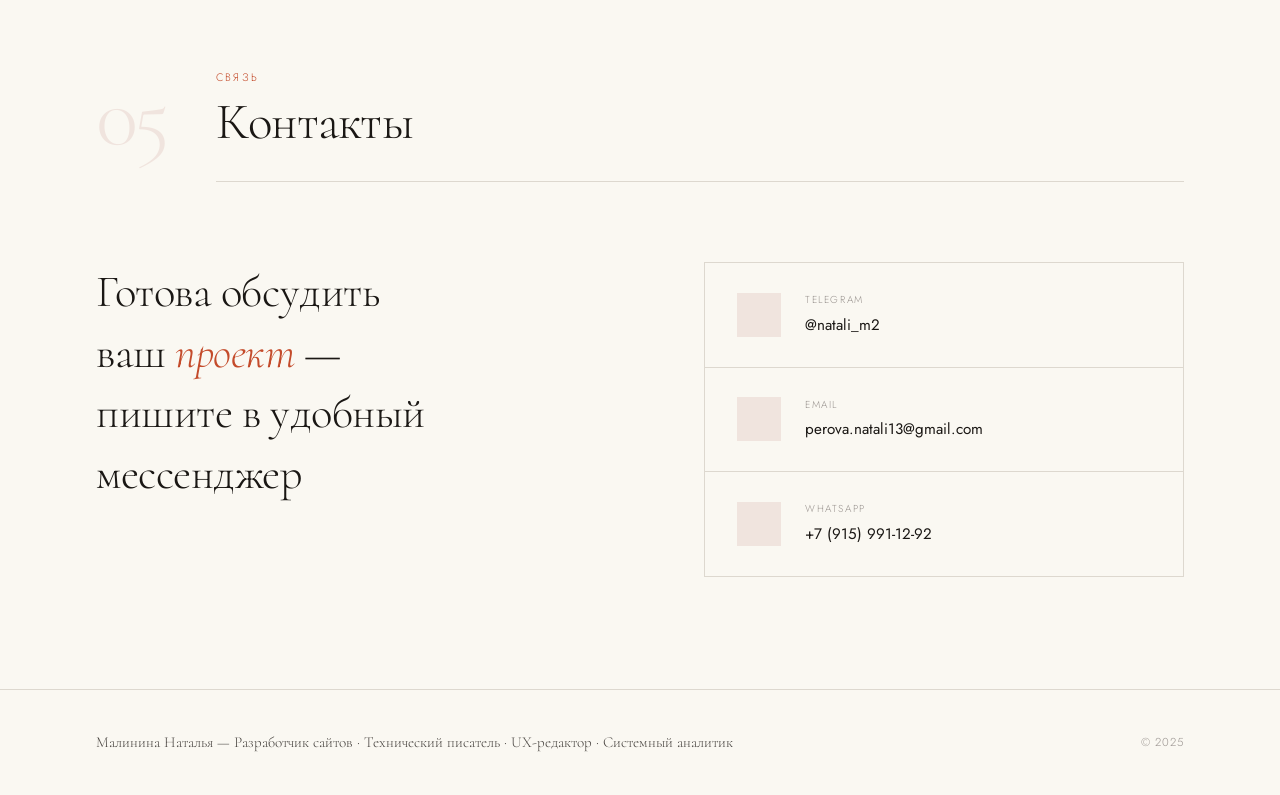
==== commit 371319f2: "Уменьшен hero-блок для 14" экрана (~1.3x) Co-Authored-By: Claude Sonnet 4.6 <noreply@anthropic.com>" ====
--- a/index.html
+++ b/index.html
@@ -97,12 +97,12 @@
       min-height: 100vh;
       display: grid;
       grid-template-columns: 1.1fr 0.9fr;
-      padding-top: 5rem;
+      padding-top: 4rem;
       border-bottom: 1px solid var(--rule);
     }
 
     .hero-left {
-      padding: 8rem 4rem 7rem 6rem;
+      padding: 5rem 3rem 4rem 4.5rem;
       display: flex;
       flex-direction: column;
       justify-content: center;
@@ -114,7 +114,7 @@
       letter-spacing: 0.22em;
       text-transform: uppercase;
       color: var(--accent);
-      margin-bottom: 2.5rem;
+      margin-bottom: 1.5rem;
       display: flex;
       align-items: center;
       gap: 1rem;
@@ -131,11 +131,11 @@
 
     .hero-name {
       font-family: var(--serif);
-      font-size: clamp(4.5rem, 9vw, 7.5rem);
+      font-size: clamp(3.2rem, 6.5vw, 5.5rem);
       font-weight: 300;
       line-height: 0.92;
       letter-spacing: -0.02em;
-      margin-bottom: 3rem;
+      margin-bottom: 2rem;
     }
 
     .hero-name em {
@@ -147,7 +147,7 @@
       display: flex;
       flex-wrap: wrap;
       gap: 0.4rem;
-      margin-bottom: 3rem;
+      margin-bottom: 2rem;
     }
 
     .role-chip {
@@ -160,11 +160,11 @@
     }
 
     .hero-bio {
-      font-size: 1rem;
-      line-height: 1.85;
+      font-size: 0.9rem;
+      line-height: 1.8;
       color: var(--ink-light);
       max-width: 40ch;
-      margin-bottom: 3.5rem;
+      margin-bottom: 2.5rem;
     }
 
     .hero-cta {
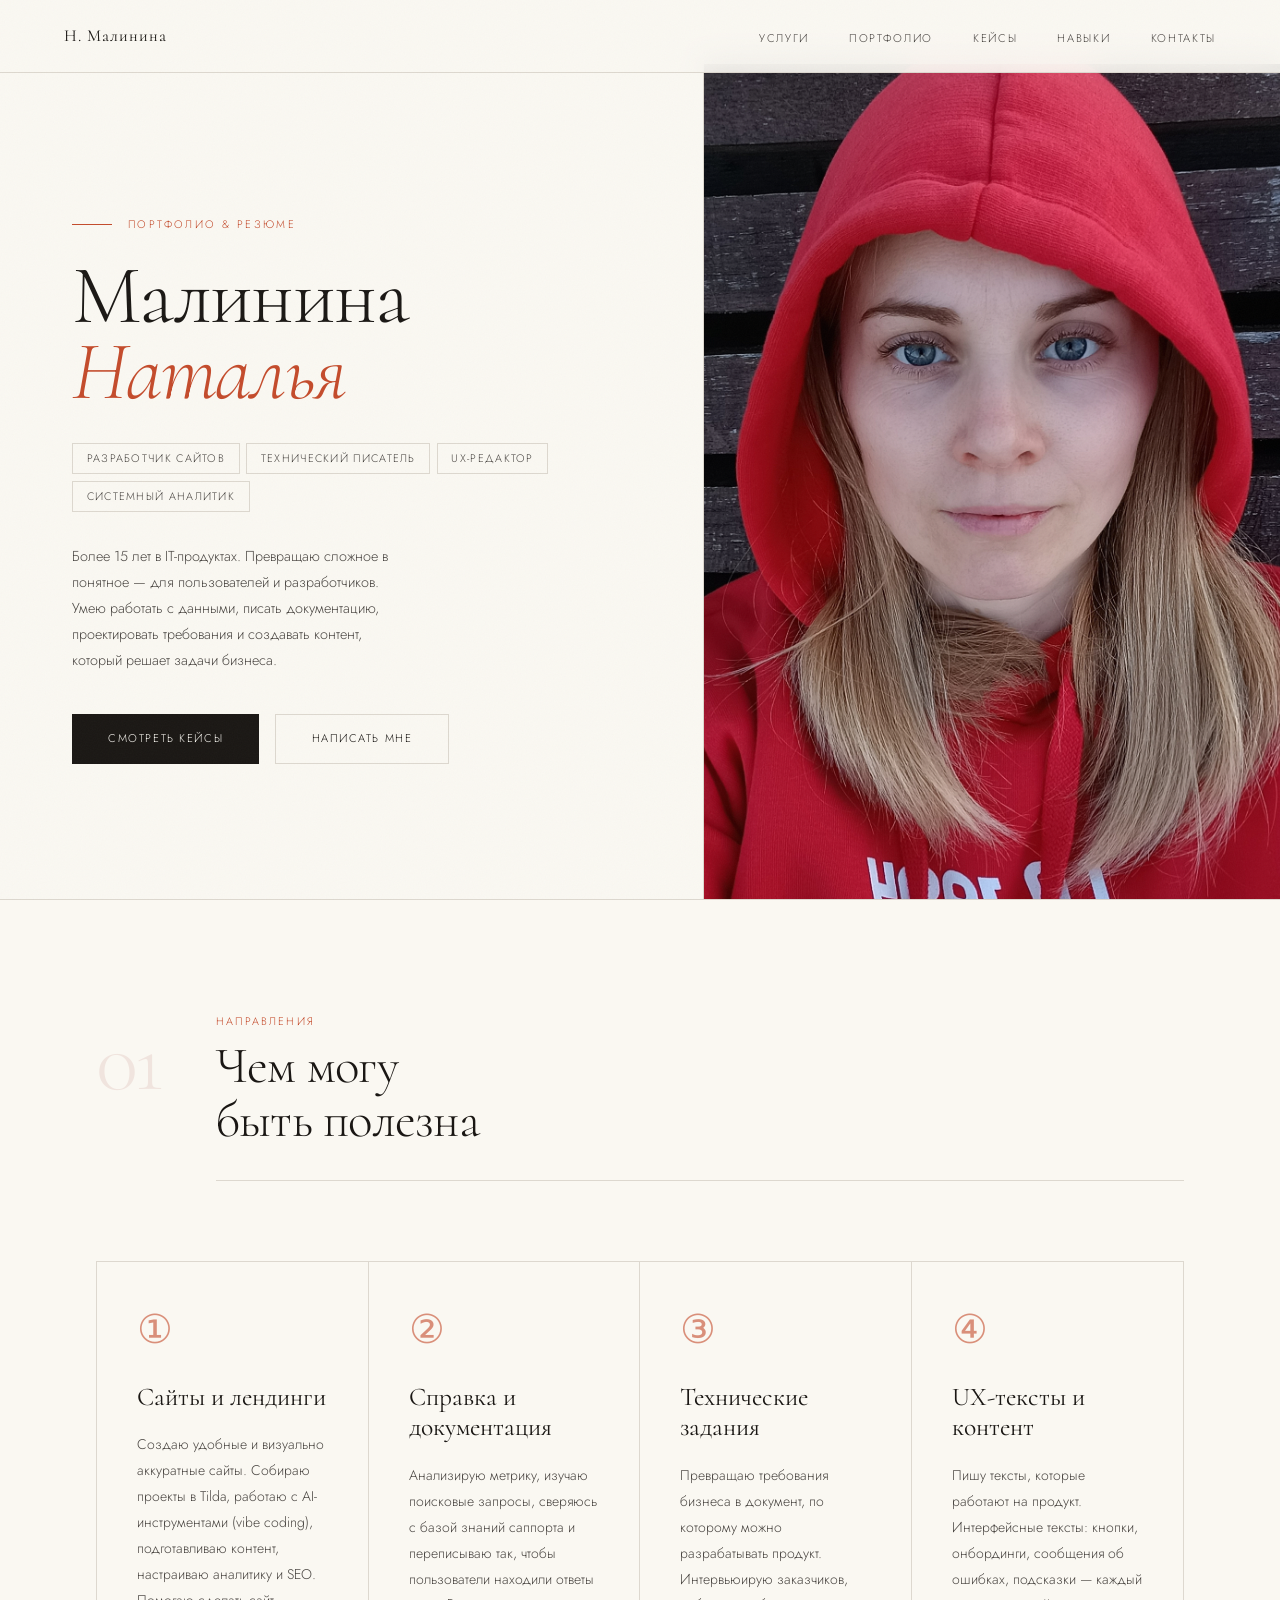
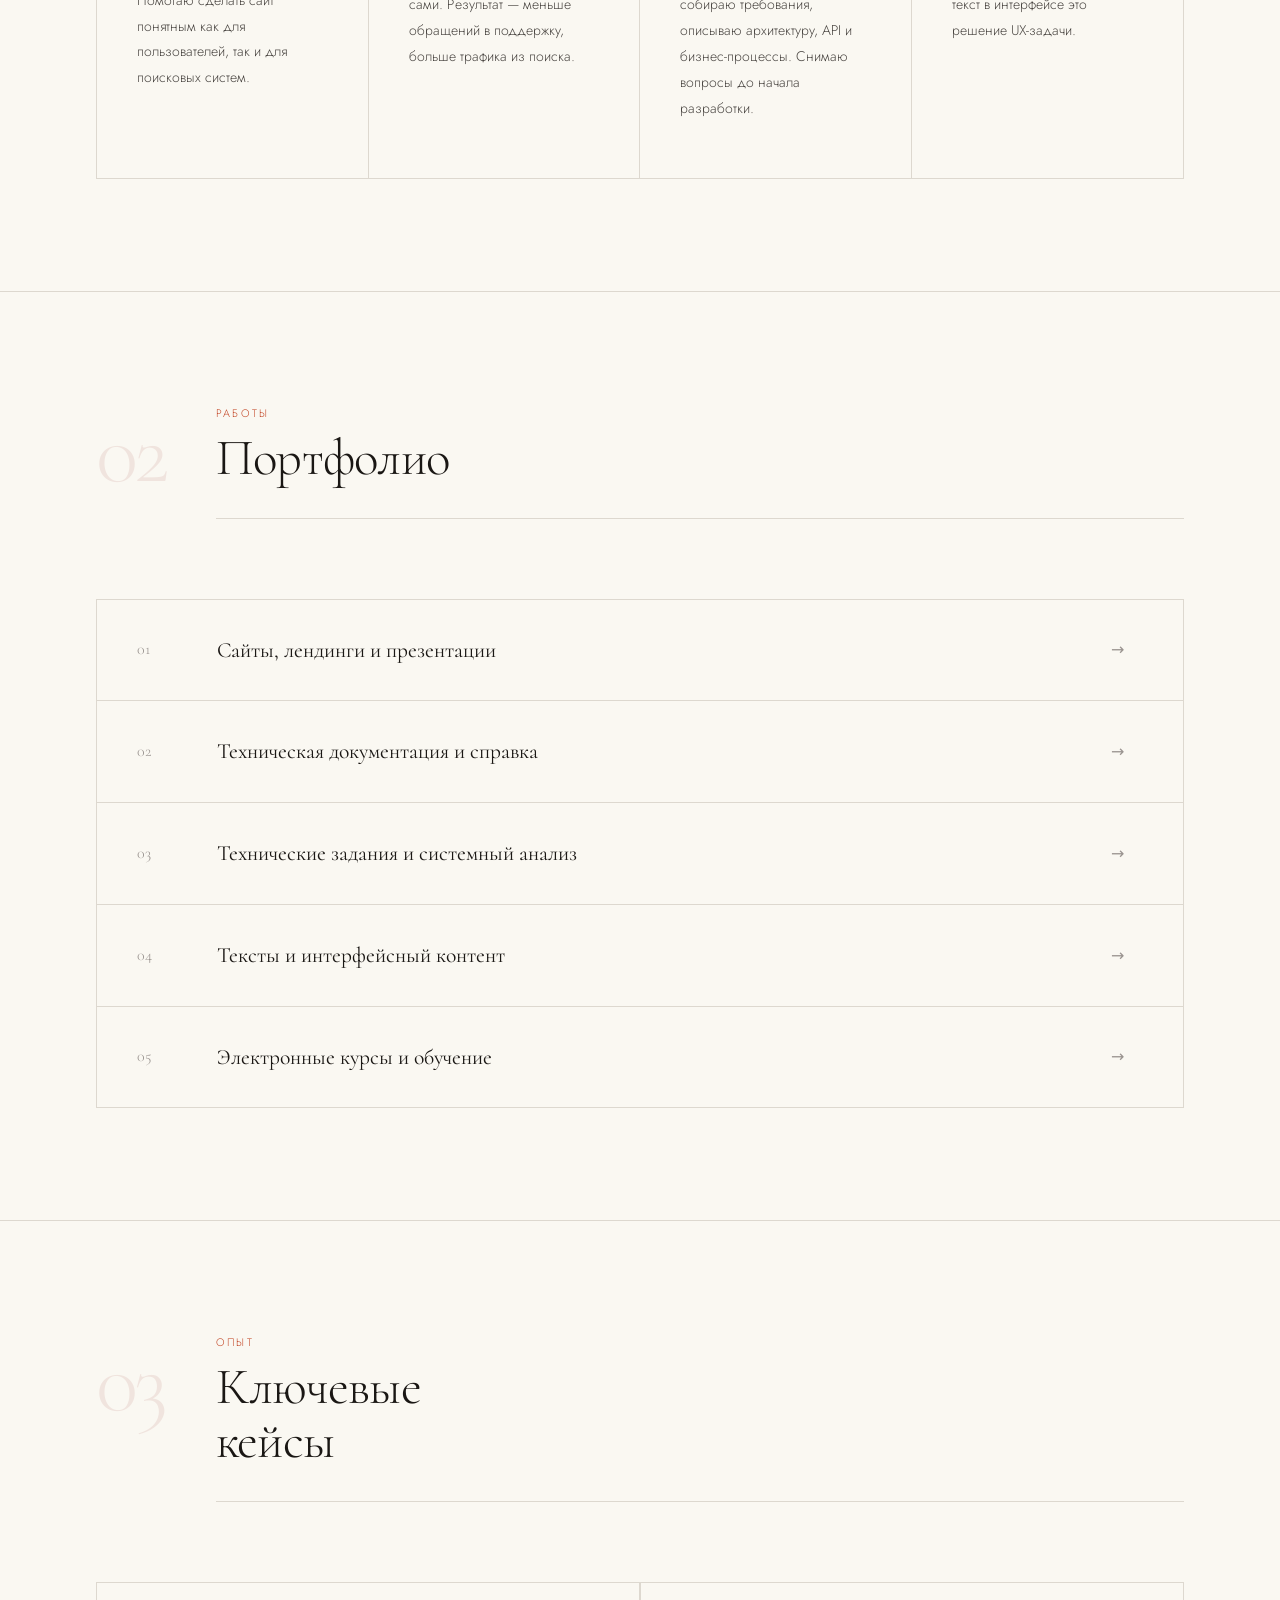
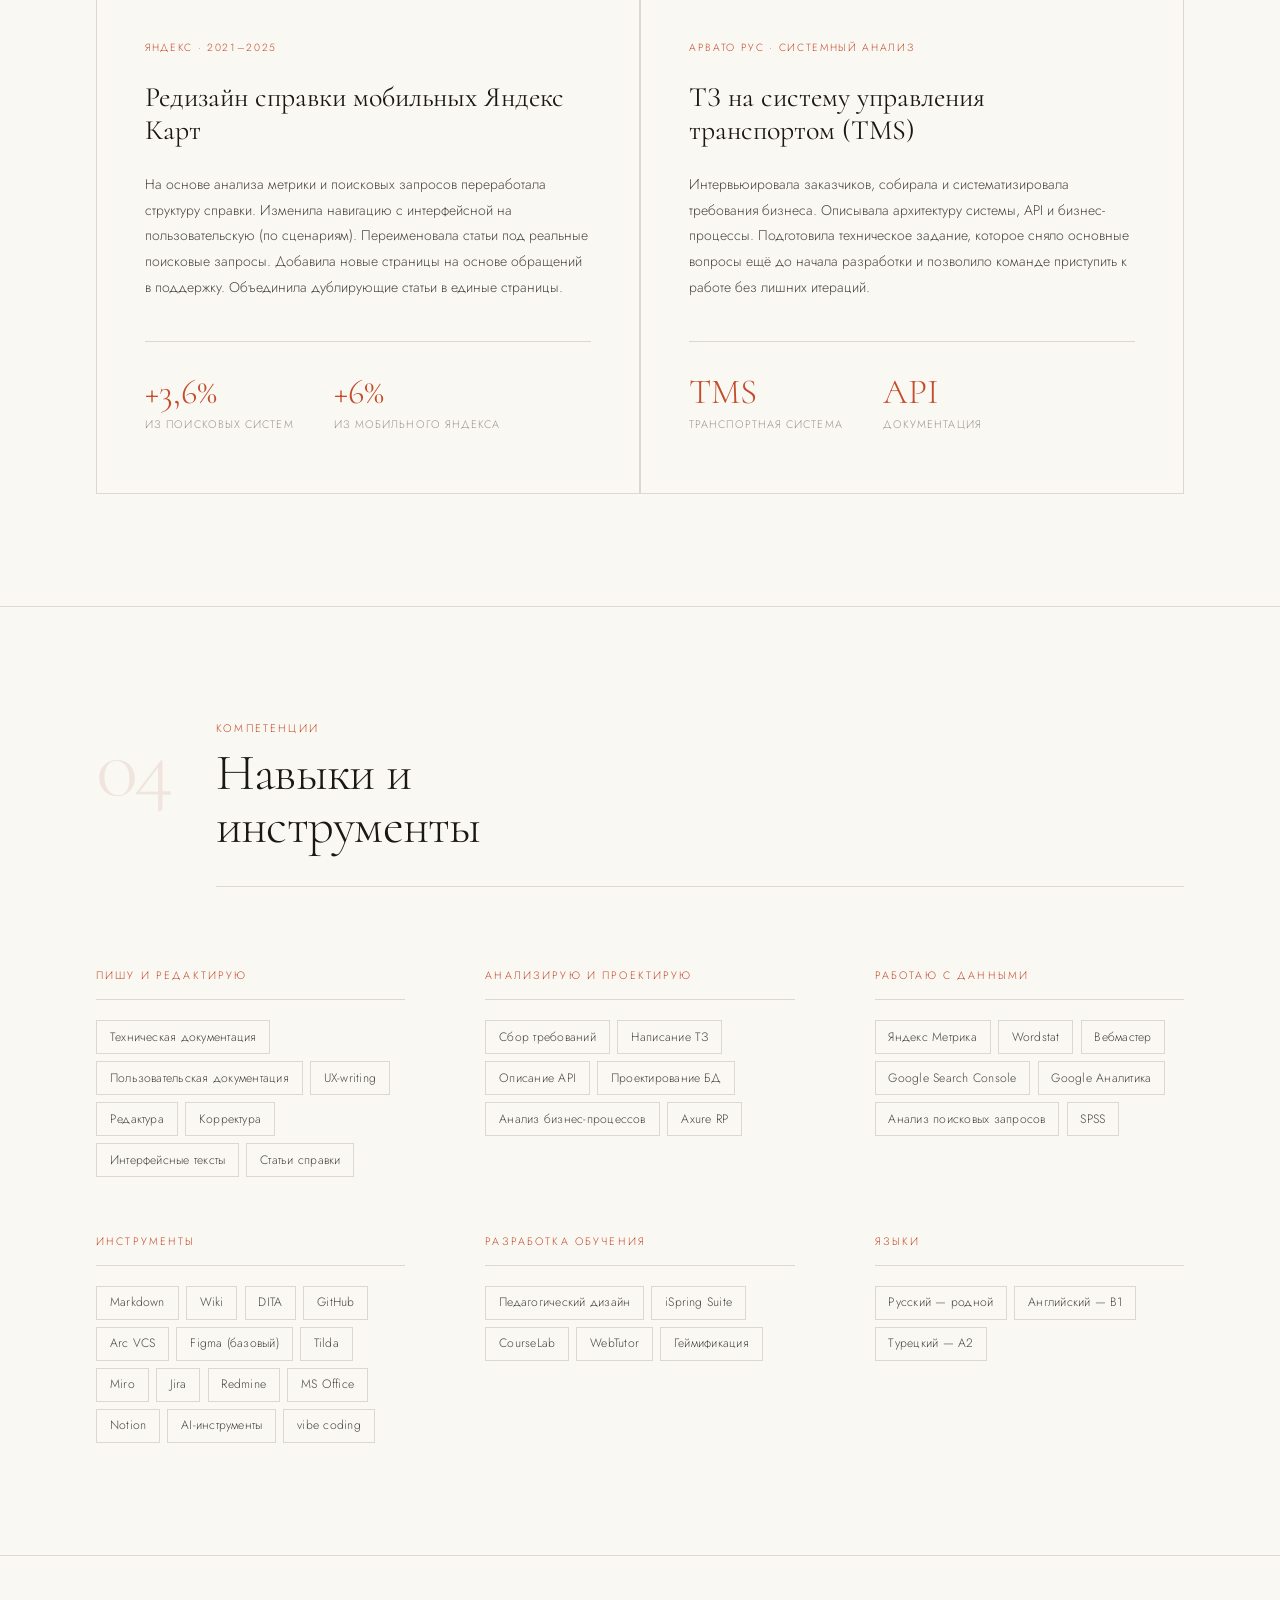
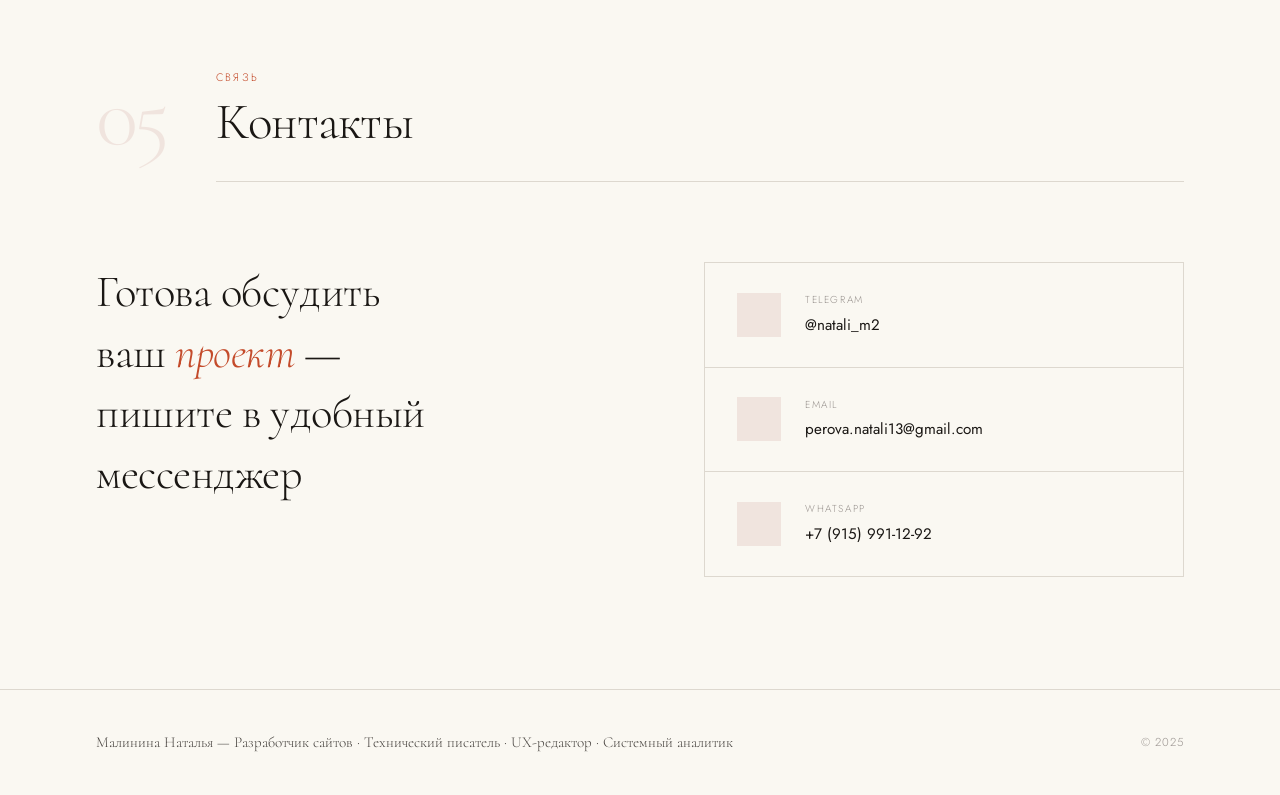
==== commit 6bab7932: "Портфолио и Кейсы поменяны местами в навигации Co-Authored-By: Claude Sonnet 4.6 <noreply@anthropic." ====
--- a/index.html
+++ b/index.html
@@ -638,8 +638,8 @@
     <a href="#top" class="nav-logo">Н. Малинина</a>
     <ul class="nav-links">
       <li><a href="#services">Услуги</a></li>
+      <li><a href="#portfolio">Портфолио</a></li>
       <li><a href="#cases">Кейсы</a></li>
-      <li><a href="#portfolio">Портфолио</a></li>
       <li><a href="#skills">Навыки</a></li>
       <li><a href="#contact">Контакты</a></li>
     </ul>
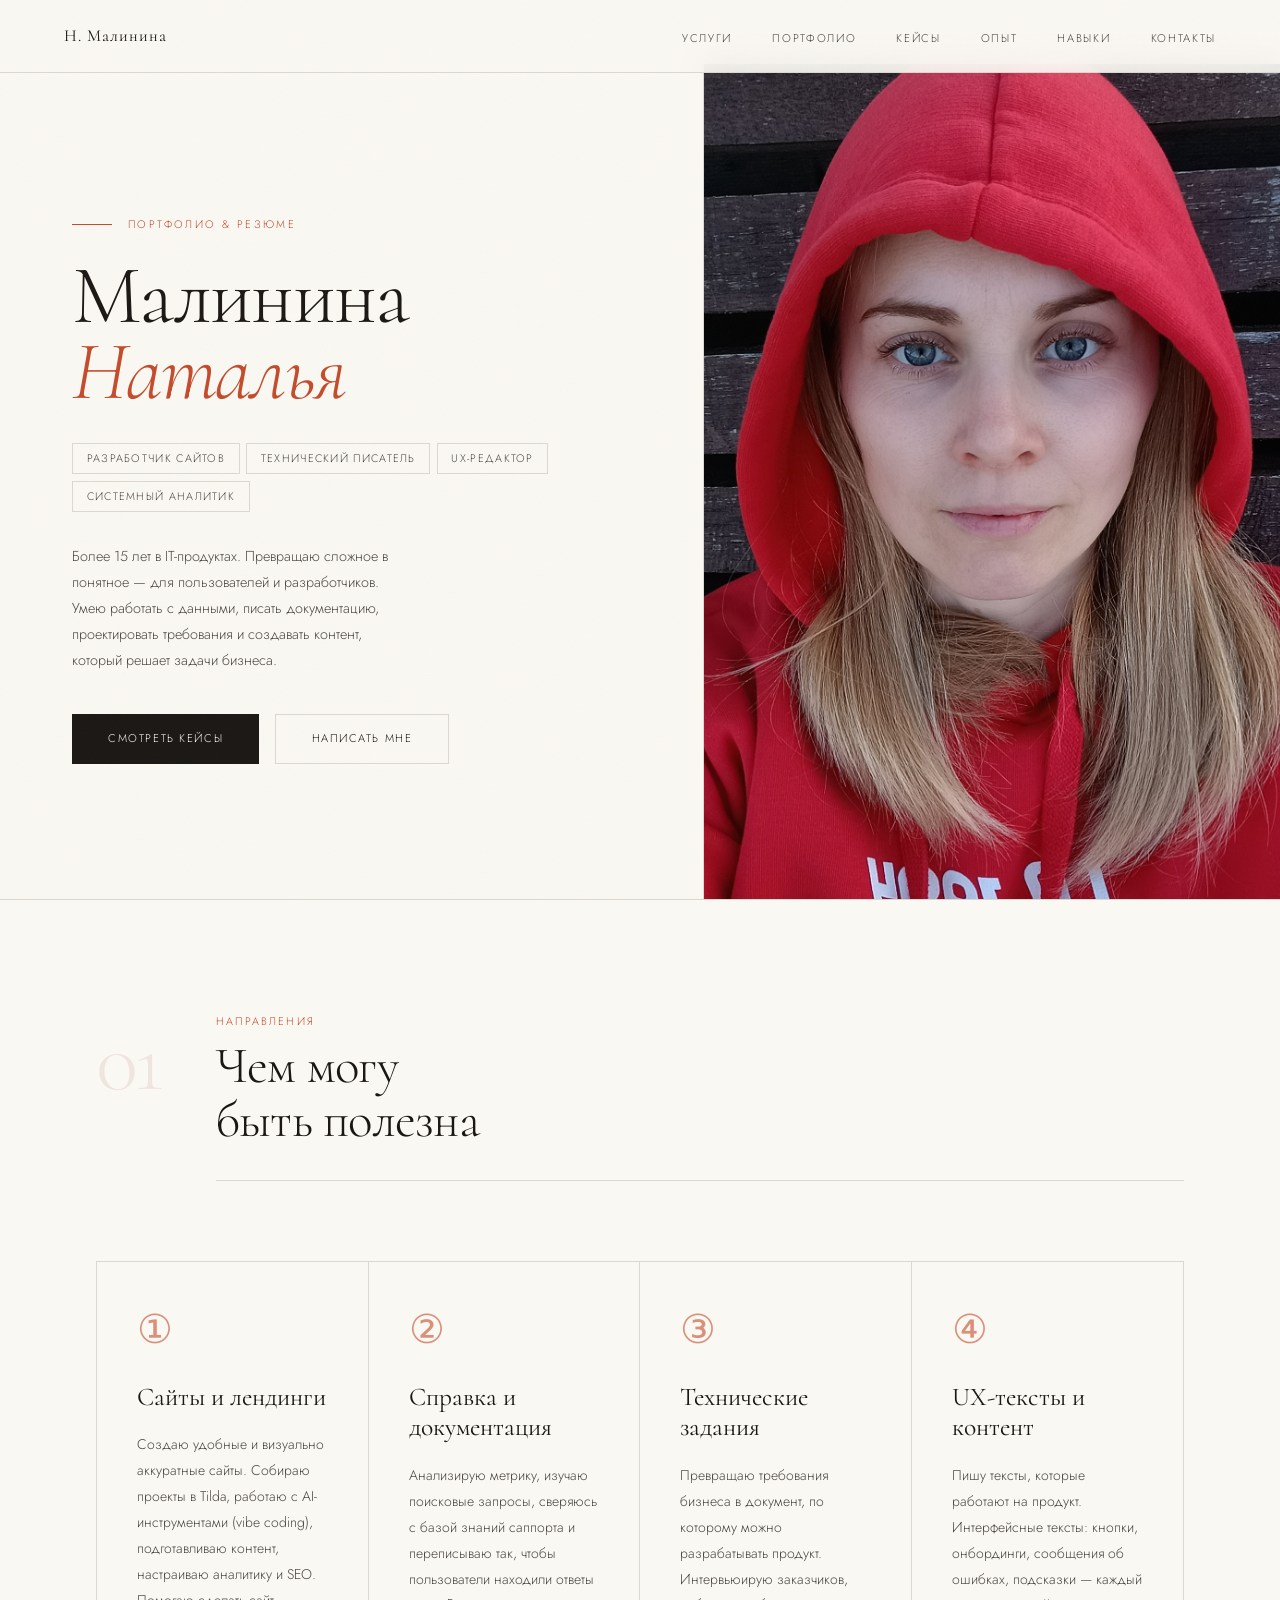
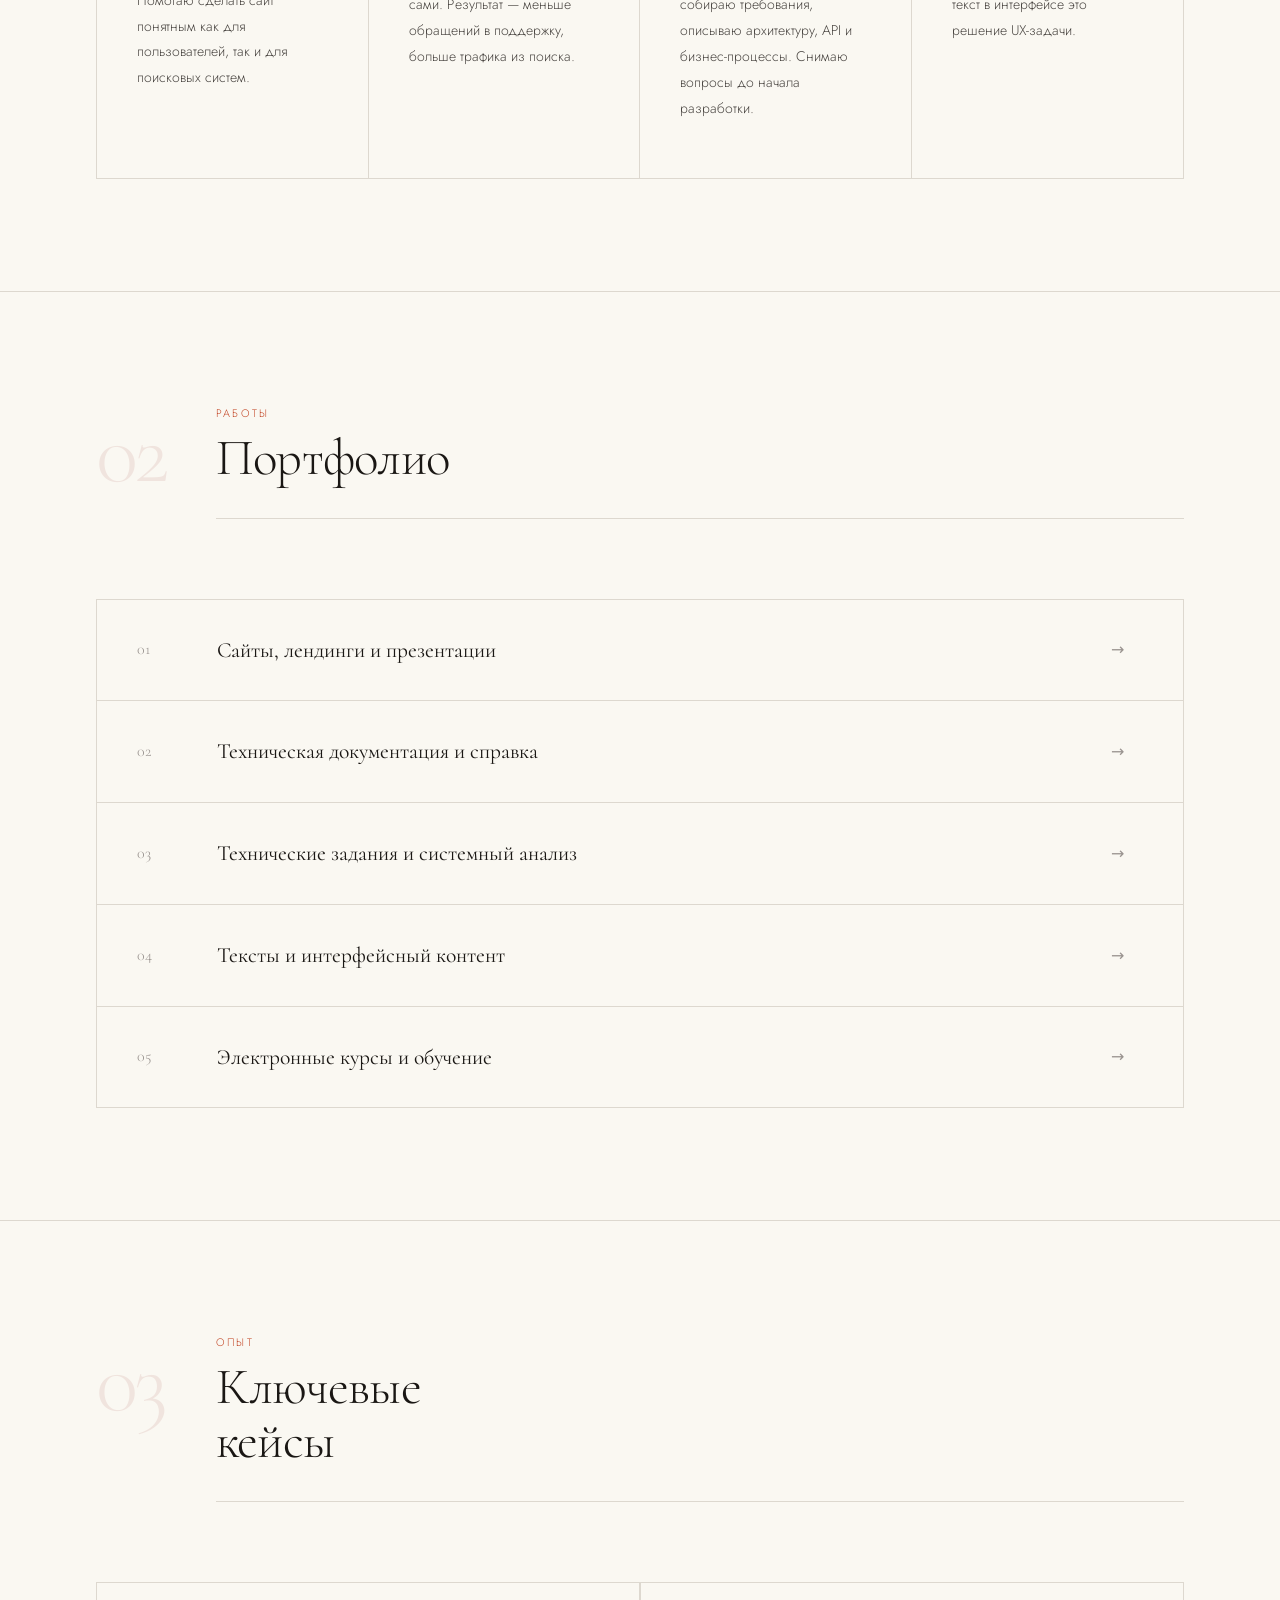
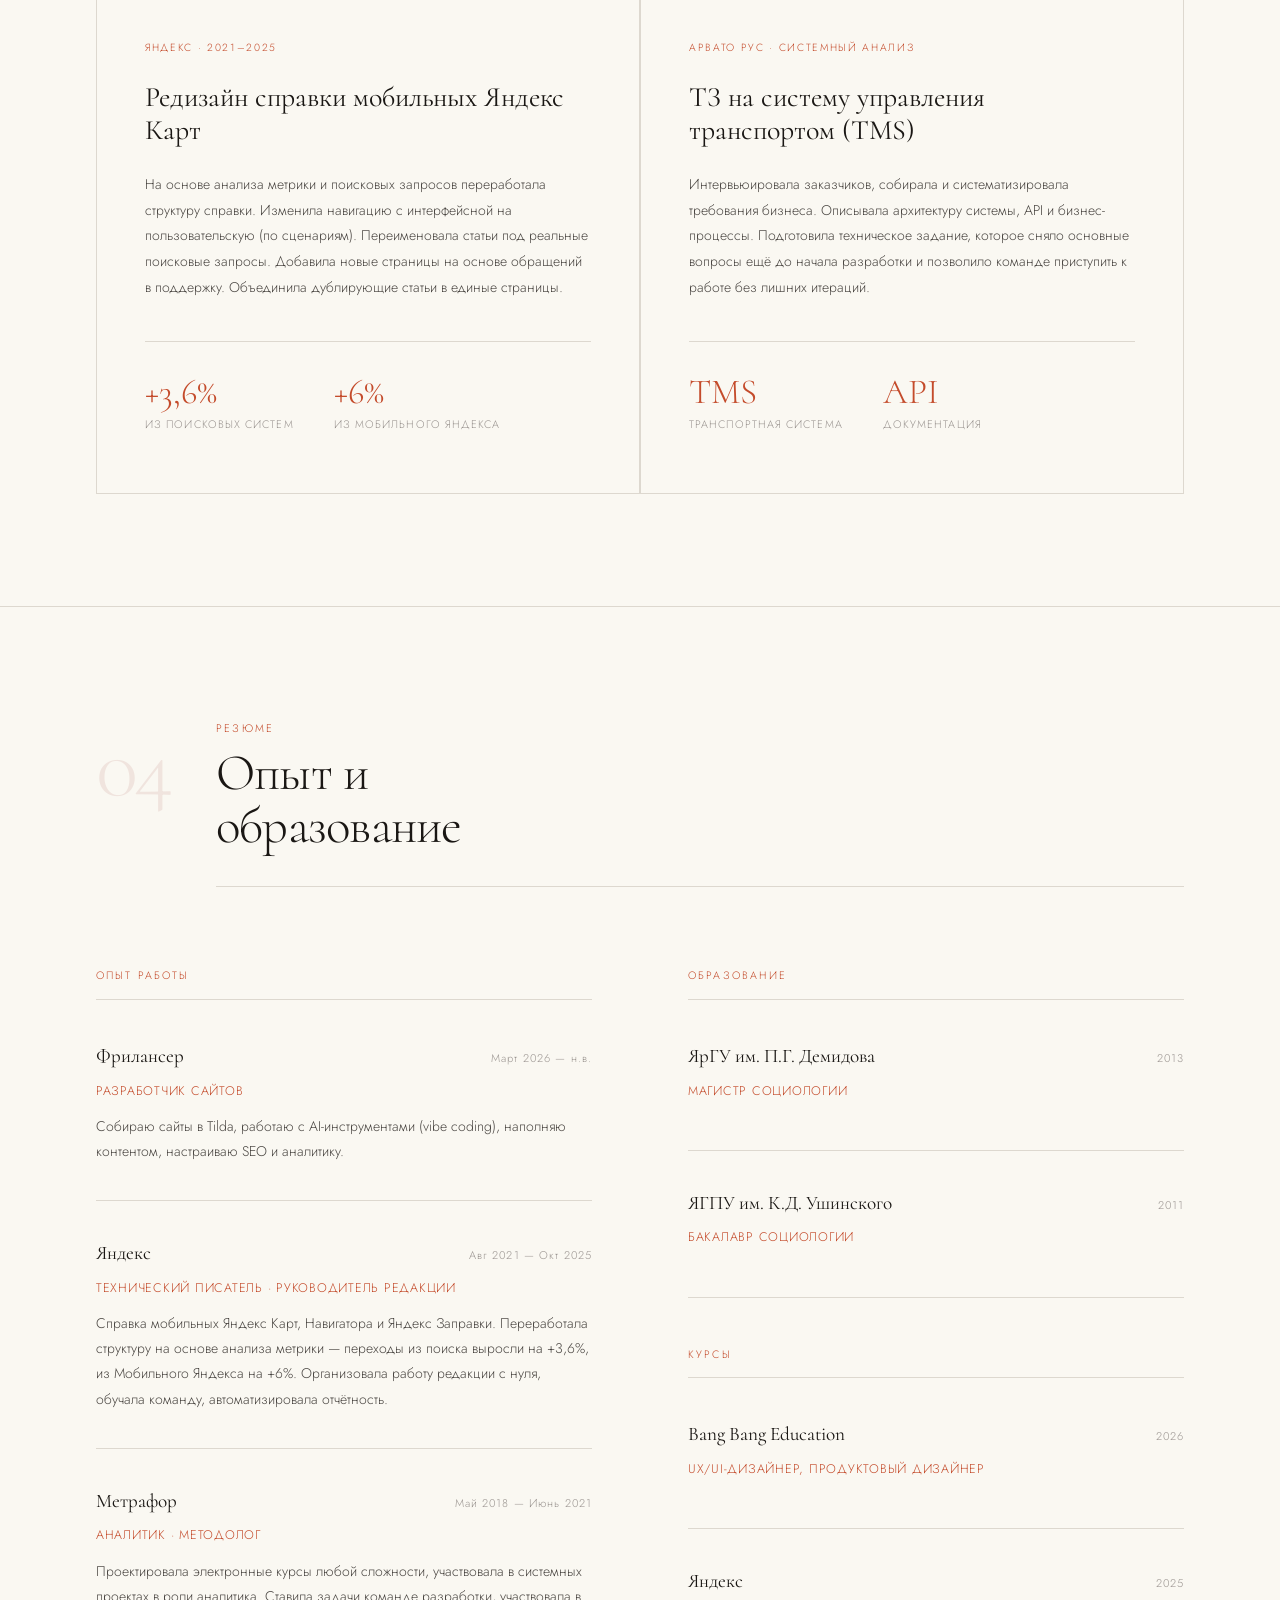
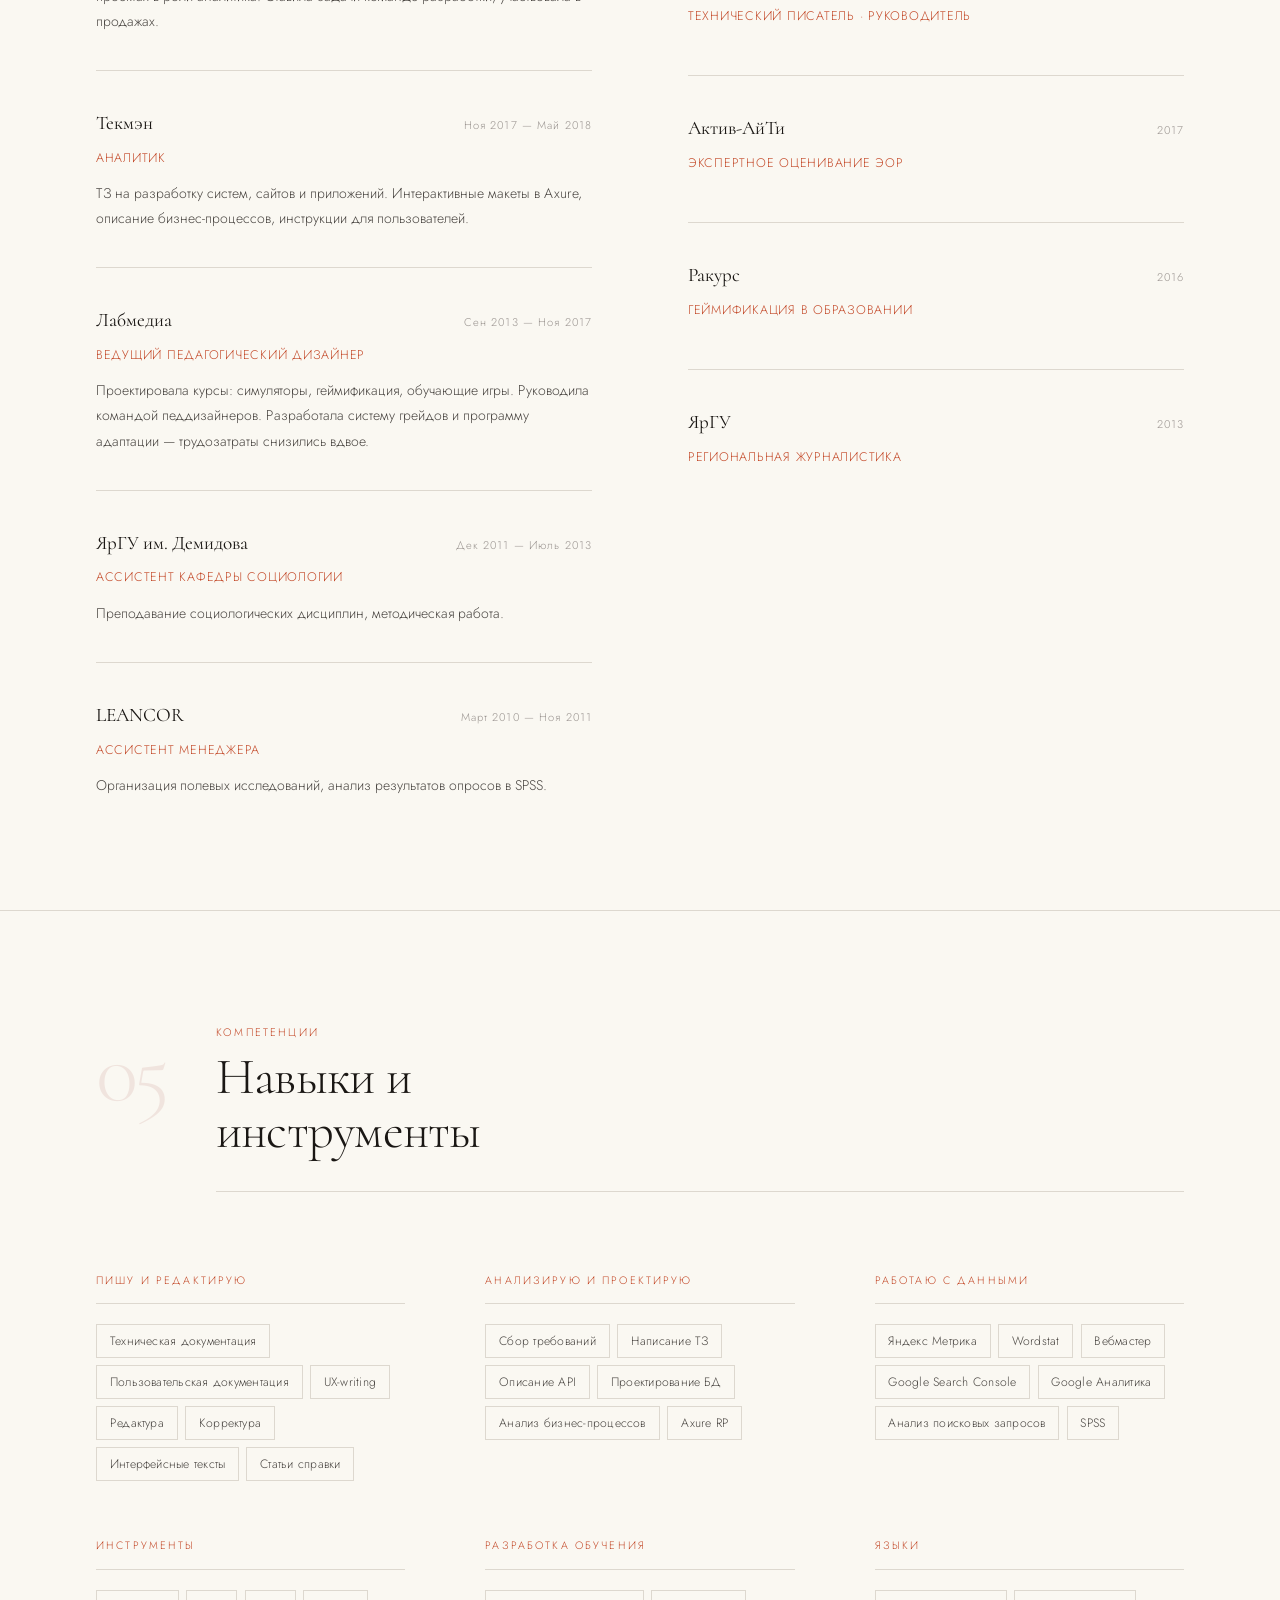
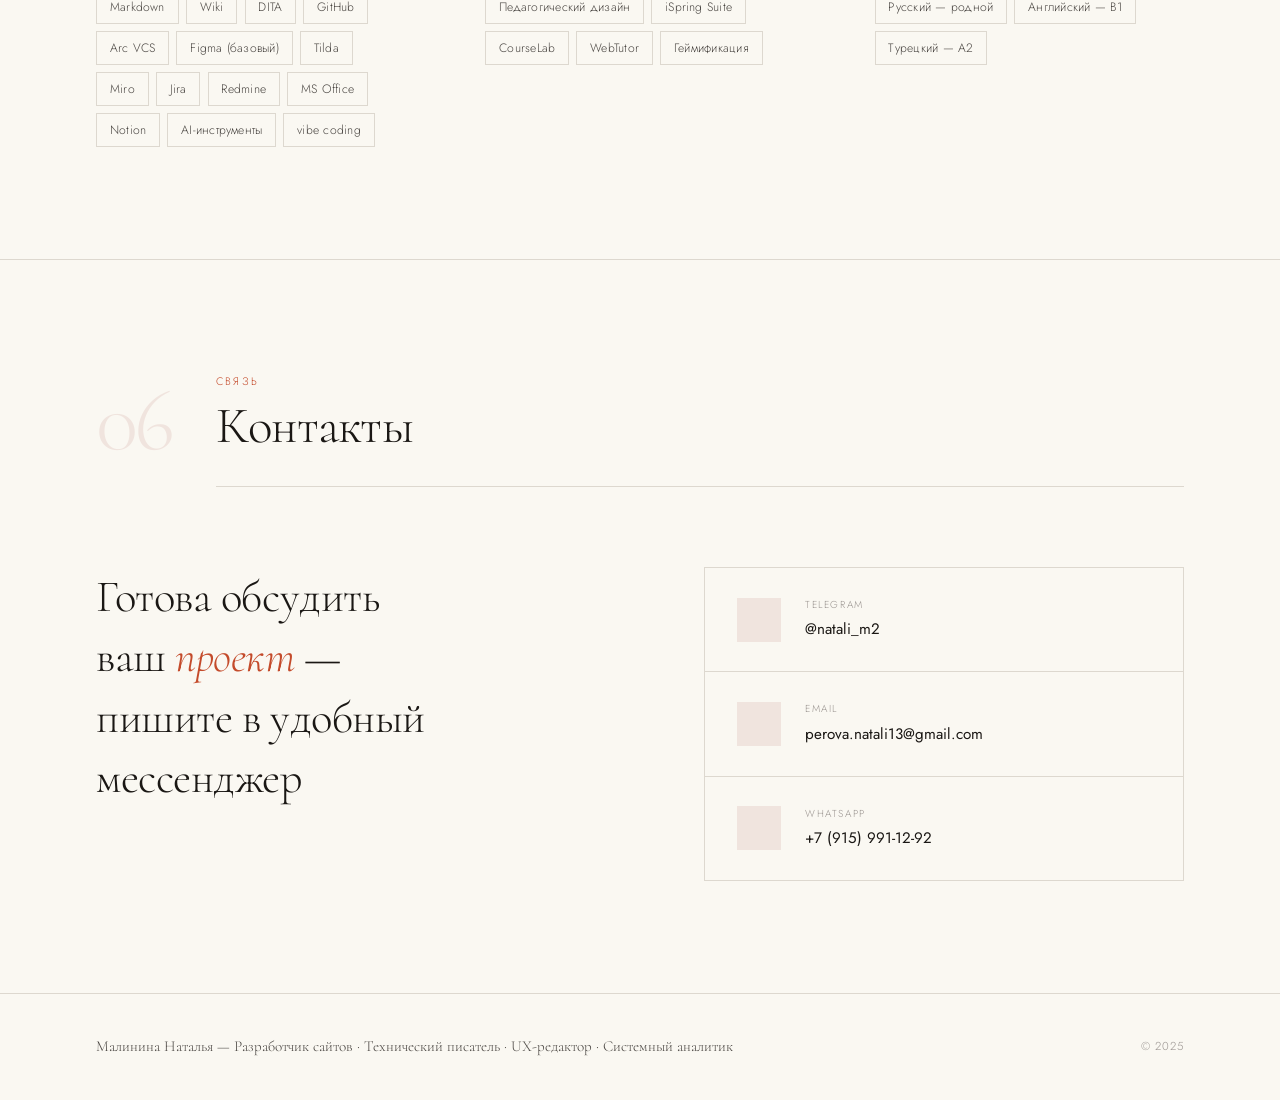
==== commit 3040926e: "Добавлен блок Опыт и образование, обновлена навигация Новая секция #experience с реальными данными и" ====
--- a/index.html
+++ b/index.html
@@ -457,6 +457,75 @@
     .portfolio-item:hover .pi-arrow {
       transform: translateX(5px);
       color: var(--accent);
+    }
+
+    /* ── EXPERIENCE ── */
+    .exp-layout {
+      display: grid;
+      grid-template-columns: 1fr 1fr;
+      gap: 6rem;
+      align-items: start;
+    }
+
+    .exp-column-label {
+      font-size: 0.67rem;
+      letter-spacing: 0.2em;
+      text-transform: uppercase;
+      color: var(--accent);
+      padding-bottom: 0.85rem;
+      border-bottom: 1px solid var(--rule);
+      margin-bottom: 2.5rem;
+    }
+
+    .exp-item {
+      padding-bottom: 2.25rem;
+      margin-bottom: 2.25rem;
+      border-bottom: 1px solid var(--rule);
+    }
+
+    .exp-item:last-child {
+      border-bottom: none;
+      padding-bottom: 0;
+      margin-bottom: 0;
+    }
+
+    .exp-meta {
+      display: flex;
+      justify-content: space-between;
+      align-items: baseline;
+      gap: 1rem;
+      margin-bottom: 0.5rem;
+    }
+
+    .exp-company {
+      font-family: var(--serif);
+      font-size: 1.2rem;
+      font-weight: 400;
+    }
+
+    .exp-date {
+      font-size: 0.7rem;
+      letter-spacing: 0.1em;
+      color: var(--ink-faint);
+      white-space: nowrap;
+    }
+
+    .exp-role {
+      font-size: 0.78rem;
+      letter-spacing: 0.06em;
+      color: var(--accent);
+      text-transform: uppercase;
+      margin-bottom: 0.75rem;
+    }
+
+    .exp-desc {
+      font-size: 0.875rem;
+      line-height: 1.8;
+      color: var(--ink-light);
+    }
+
+    .exp-sublabel {
+      margin-top: 3rem;
     }
 
     /* ── SKILLS ── */
@@ -611,6 +680,7 @@
       .service-card:nth-last-child(-n+2):nth-child(odd):last-child { border-bottom: none; }
       .service-card:last-child { border-bottom: none; }
       .cases-grid { grid-template-columns: 1fr; }
+      .exp-layout { grid-template-columns: 1fr; gap: 3.5rem; }
       .skills-grid { grid-template-columns: repeat(2, 1fr); }
       .contact-layout { grid-template-columns: 1fr; gap: 3rem; }
       nav { padding: 1.3rem 2.5rem; }
@@ -640,6 +710,7 @@
       <li><a href="#services">Услуги</a></li>
       <li><a href="#portfolio">Портфолио</a></li>
       <li><a href="#cases">Кейсы</a></li>
+      <li><a href="#experience">Опыт</a></li>
       <li><a href="#skills">Навыки</a></li>
       <li><a href="#contact">Контакты</a></li>
     </ul>
@@ -795,10 +866,135 @@
     </div>
   </section>
 
+  <!-- Experience & Education -->
+  <section id="experience">
+    <div class="section-header reveal">
+      <div class="section-num">04</div>
+      <div class="section-title-group">
+        <p class="section-label">Резюме</p>
+        <h2 class="section-title">Опыт и<br>образование</h2>
+      </div>
+    </div>
+    <div class="exp-layout">
+      <div class="exp-column reveal">
+        <p class="exp-column-label">Опыт работы</p>
+        <div class="exp-item">
+          <div class="exp-meta">
+            <span class="exp-company">Фрилансер</span>
+            <span class="exp-date">Март 2026 — н.в.</span>
+          </div>
+          <p class="exp-role">Разработчик сайтов</p>
+          <p class="exp-desc">Собираю сайты в Tilda, работаю с AI-инструментами (vibe coding), наполняю контентом, настраиваю SEO и аналитику.</p>
+        </div>
+        <div class="exp-item">
+          <div class="exp-meta">
+            <span class="exp-company">Яндекс</span>
+            <span class="exp-date">Авг 2021 — Окт 2025</span>
+          </div>
+          <p class="exp-role">Технический писатель · Руководитель редакции</p>
+          <p class="exp-desc">Справка мобильных Яндекс Карт, Навигатора и Яндекс Заправки. Переработала структуру на основе анализа метрики — переходы из поиска выросли на +3,6%, из Мобильного Яндекса на +6%. Организовала работу редакции с нуля, обучала команду, автоматизировала отчётность.</p>
+        </div>
+        <div class="exp-item">
+          <div class="exp-meta">
+            <span class="exp-company">Метрафор</span>
+            <span class="exp-date">Май 2018 — Июнь 2021</span>
+          </div>
+          <p class="exp-role">Аналитик · Методолог</p>
+          <p class="exp-desc">Проектировала электронные курсы любой сложности, участвовала в системных проектах в роли аналитика. Ставила задачи команде разработки, участвовала в продажах.</p>
+        </div>
+        <div class="exp-item">
+          <div class="exp-meta">
+            <span class="exp-company">Текмэн</span>
+            <span class="exp-date">Ноя 2017 — Май 2018</span>
+          </div>
+          <p class="exp-role">Аналитик</p>
+          <p class="exp-desc">ТЗ на разработку систем, сайтов и приложений. Интерактивные макеты в Axure, описание бизнес-процессов, инструкции для пользователей.</p>
+        </div>
+        <div class="exp-item">
+          <div class="exp-meta">
+            <span class="exp-company">Лабмедиа</span>
+            <span class="exp-date">Сен 2013 — Ноя 2017</span>
+          </div>
+          <p class="exp-role">Ведущий педагогический дизайнер</p>
+          <p class="exp-desc">Проектировала курсы: симуляторы, геймификация, обучающие игры. Руководила командой педдизайнеров. Разработала систему грейдов и программу адаптации — трудозатраты снизились вдвое.</p>
+        </div>
+        <div class="exp-item">
+          <div class="exp-meta">
+            <span class="exp-company">ЯрГУ им. Демидова</span>
+            <span class="exp-date">Дек 2011 — Июль 2013</span>
+          </div>
+          <p class="exp-role">Ассистент кафедры социологии</p>
+          <p class="exp-desc">Преподавание социологических дисциплин, методическая работа.</p>
+        </div>
+        <div class="exp-item">
+          <div class="exp-meta">
+            <span class="exp-company">LEANCOR</span>
+            <span class="exp-date">Март 2010 — Ноя 2011</span>
+          </div>
+          <p class="exp-role">Ассистент менеджера</p>
+          <p class="exp-desc">Организация полевых исследований, анализ результатов опросов в SPSS.</p>
+        </div>
+      </div>
+      <div class="exp-column reveal">
+        <p class="exp-column-label">Образование</p>
+        <div class="exp-item">
+          <div class="exp-meta">
+            <span class="exp-company">ЯрГУ им. П.Г. Демидова</span>
+            <span class="exp-date">2013</span>
+          </div>
+          <p class="exp-role">Магистр социологии</p>
+        </div>
+        <div class="exp-item">
+          <div class="exp-meta">
+            <span class="exp-company">ЯГПУ им. К.Д. Ушинского</span>
+            <span class="exp-date">2011</span>
+          </div>
+          <p class="exp-role">Бакалавр социологии</p>
+        </div>
+        <p class="exp-column-label exp-sublabel">Курсы</p>
+        <div class="exp-item">
+          <div class="exp-meta">
+            <span class="exp-company">Bang Bang Education</span>
+            <span class="exp-date">2026</span>
+          </div>
+          <p class="exp-role">UX/UI-дизайнер, продуктовый дизайнер</p>
+        </div>
+        <div class="exp-item">
+          <div class="exp-meta">
+            <span class="exp-company">Яндекс</span>
+            <span class="exp-date">2025</span>
+          </div>
+          <p class="exp-role">Технический писатель · Руководитель</p>
+        </div>
+        <div class="exp-item">
+          <div class="exp-meta">
+            <span class="exp-company">Актив-АйТи</span>
+            <span class="exp-date">2017</span>
+          </div>
+          <p class="exp-role">Экспертное оценивание ЭОР</p>
+        </div>
+        <div class="exp-item">
+          <div class="exp-meta">
+            <span class="exp-company">Ракурс</span>
+            <span class="exp-date">2016</span>
+          </div>
+          <p class="exp-role">Геймификация в образовании</p>
+        </div>
+        <div class="exp-item">
+          <div class="exp-meta">
+            <span class="exp-company">ЯрГУ</span>
+            <span class="exp-date">2013</span>
+          </div>
+          <p class="exp-role">Региональная журналистика</p>
+        </div>
+      </div>
+    </div>
+  </section>
+
   <!-- Skills -->
   <section id="skills">
     <div class="section-header reveal">
-      <div class="section-num">04</div>
+      <div class="section-num">05</div>
       <div class="section-title-group">
         <p class="section-label">Компетенции</p>
         <h2 class="section-title">Навыки и<br>инструменты</h2>
@@ -883,7 +1079,7 @@
   <!-- Contact -->
   <section id="contact">
     <div class="section-header reveal">
-      <div class="section-num">05</div>
+      <div class="section-num">06</div>
       <div class="section-title-group">
         <p class="section-label">Связь</p>
         <h2 class="section-title">Контакты</h2>
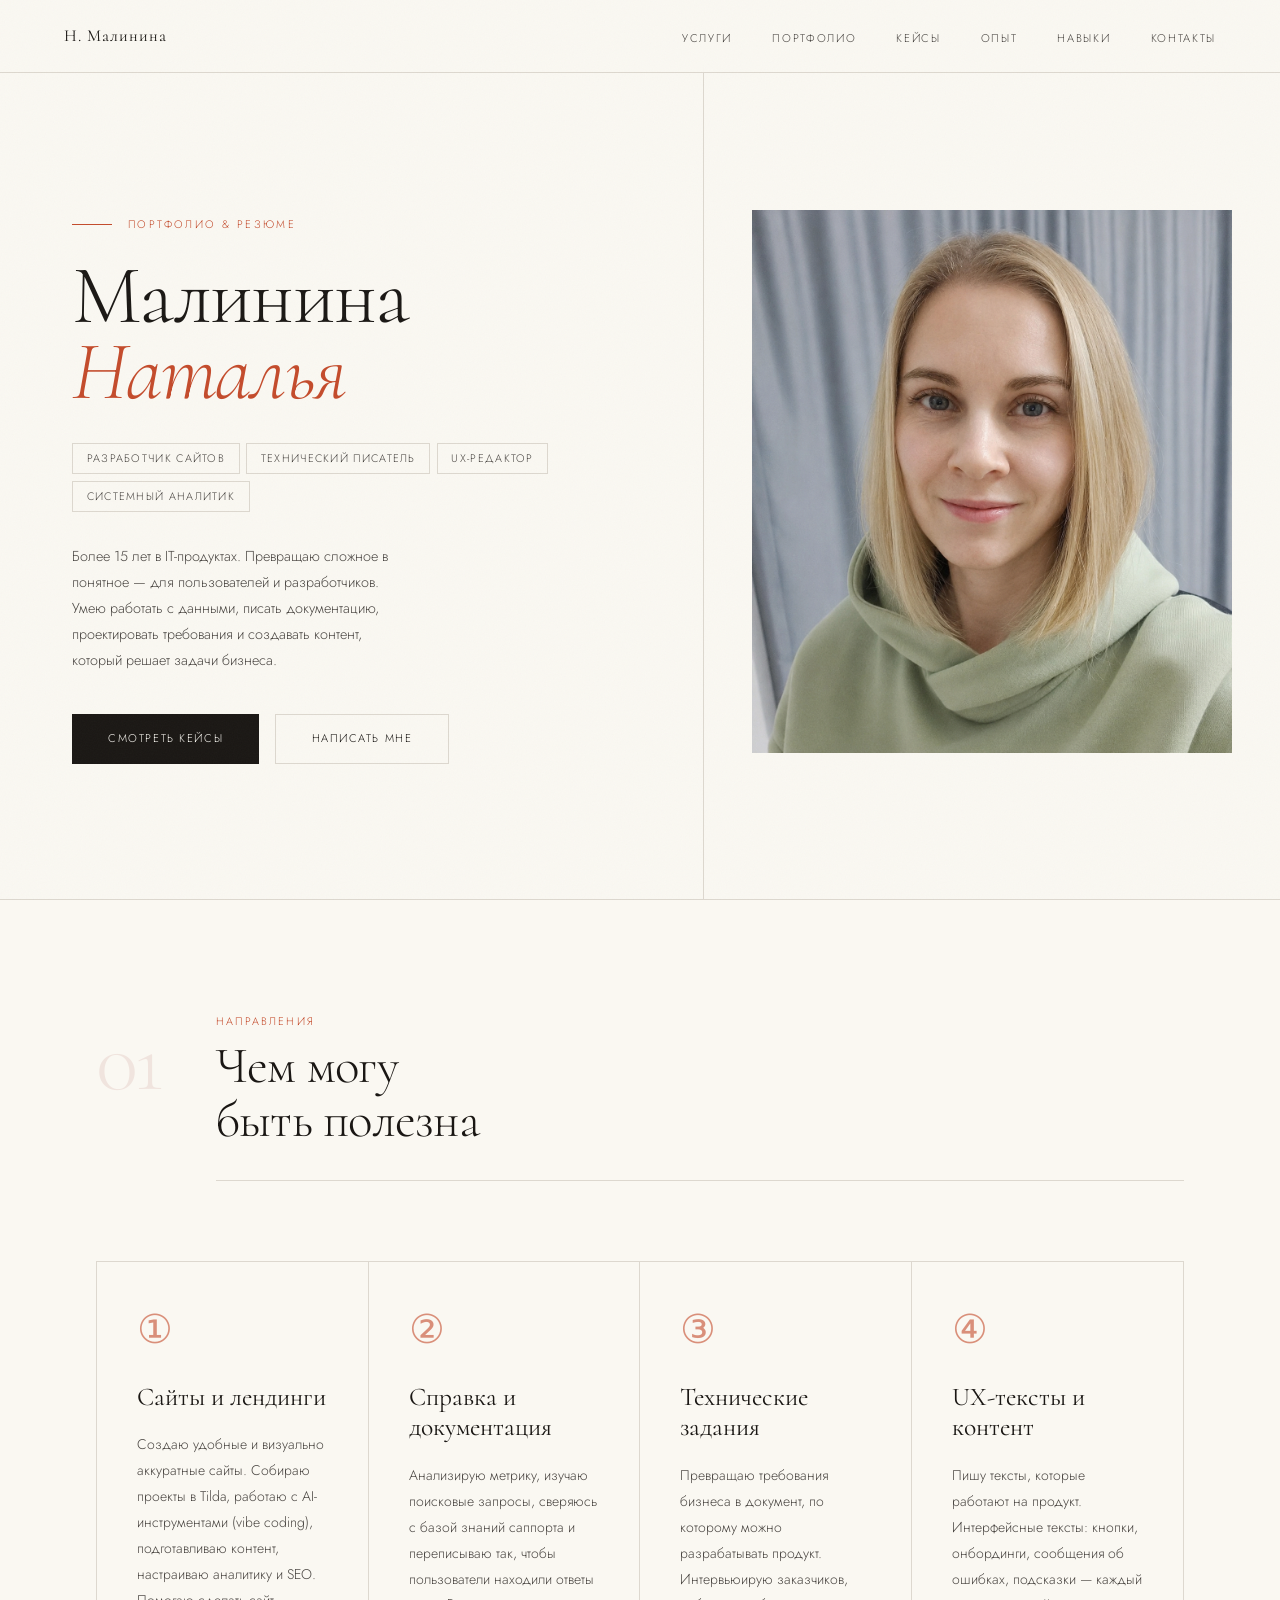
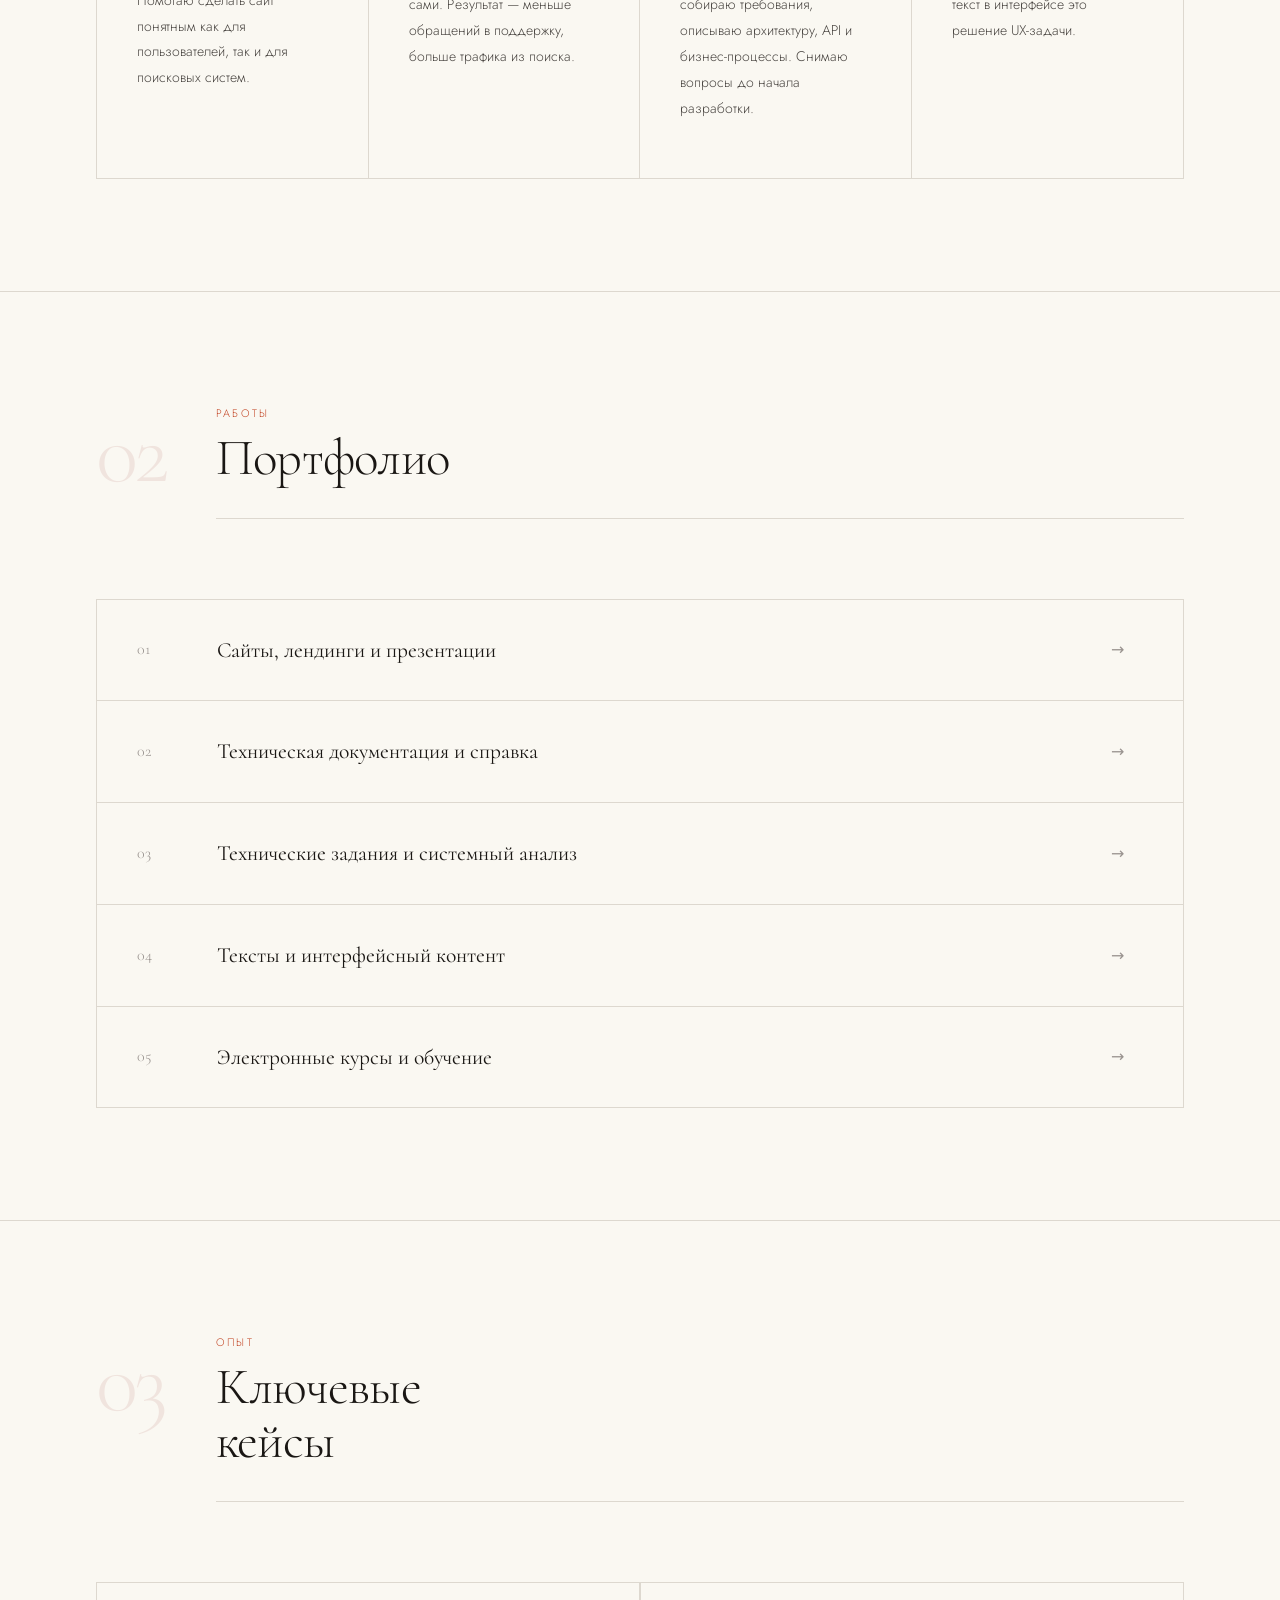
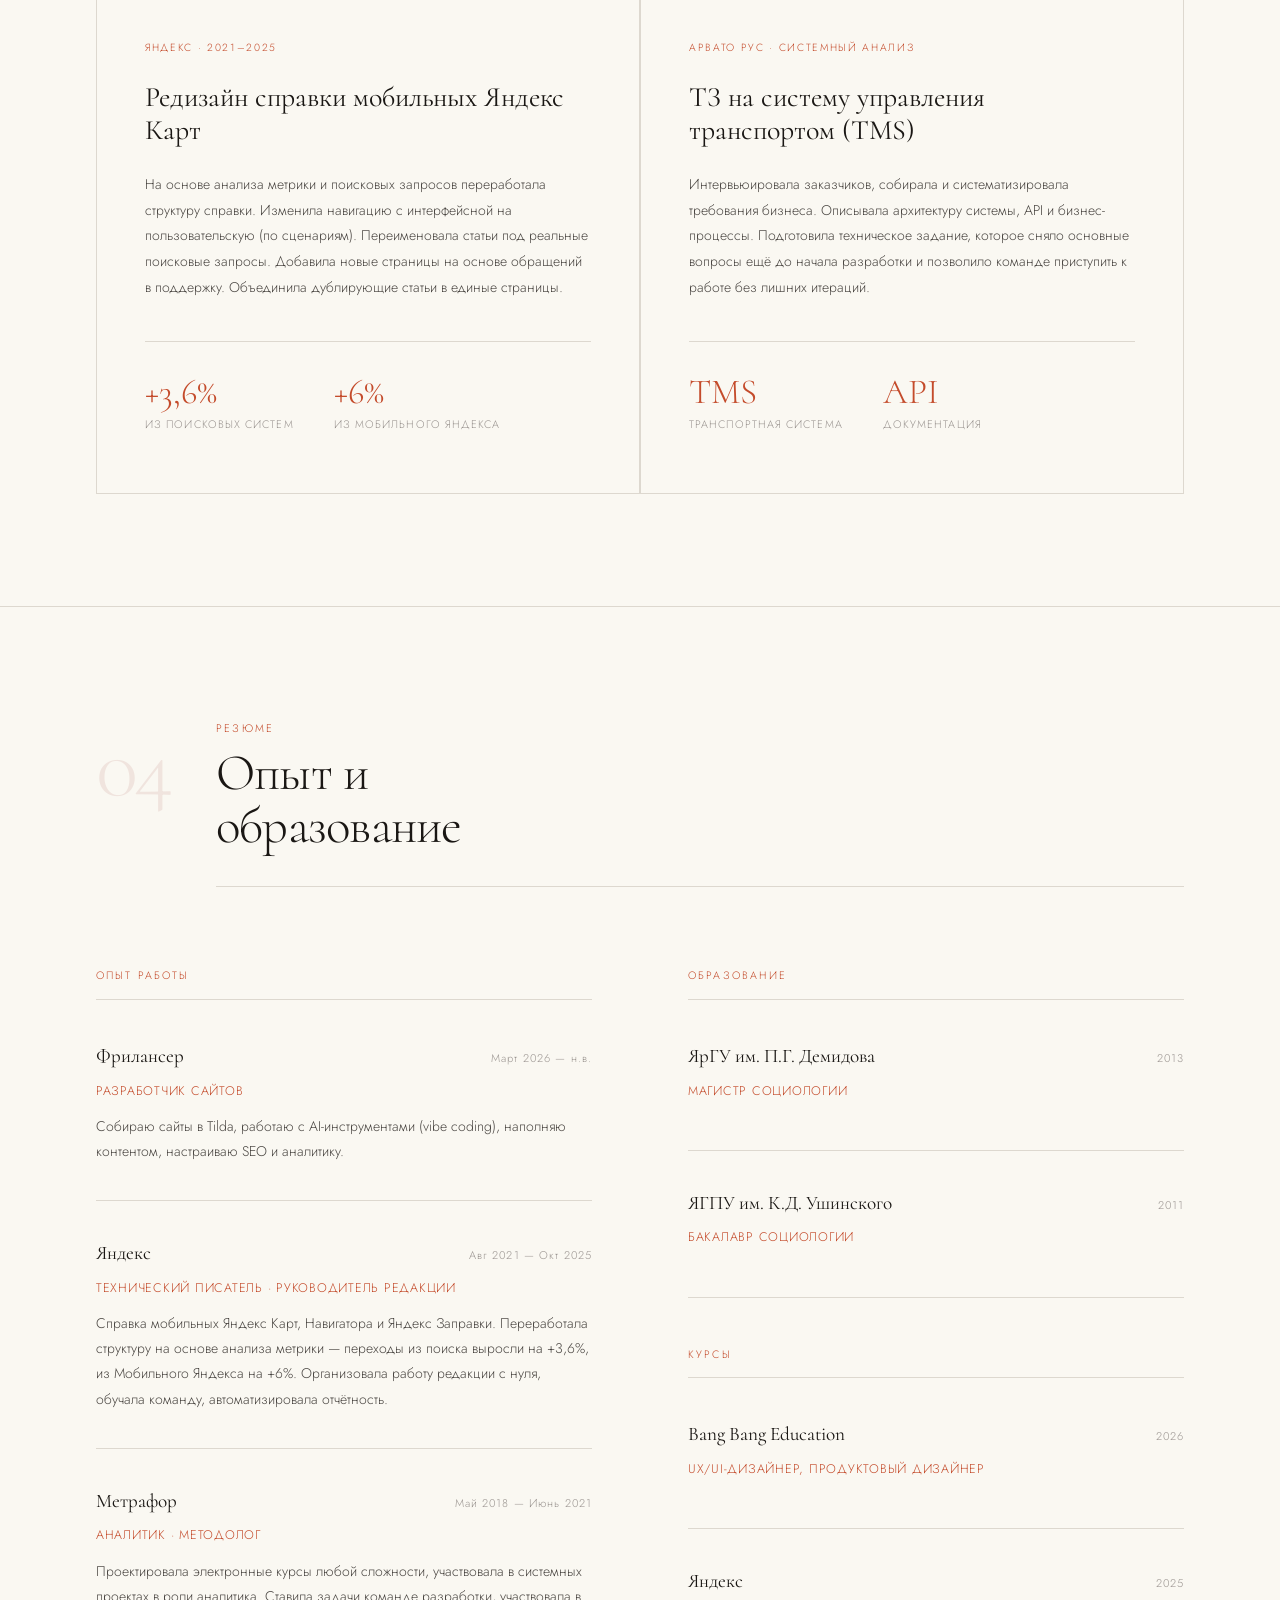
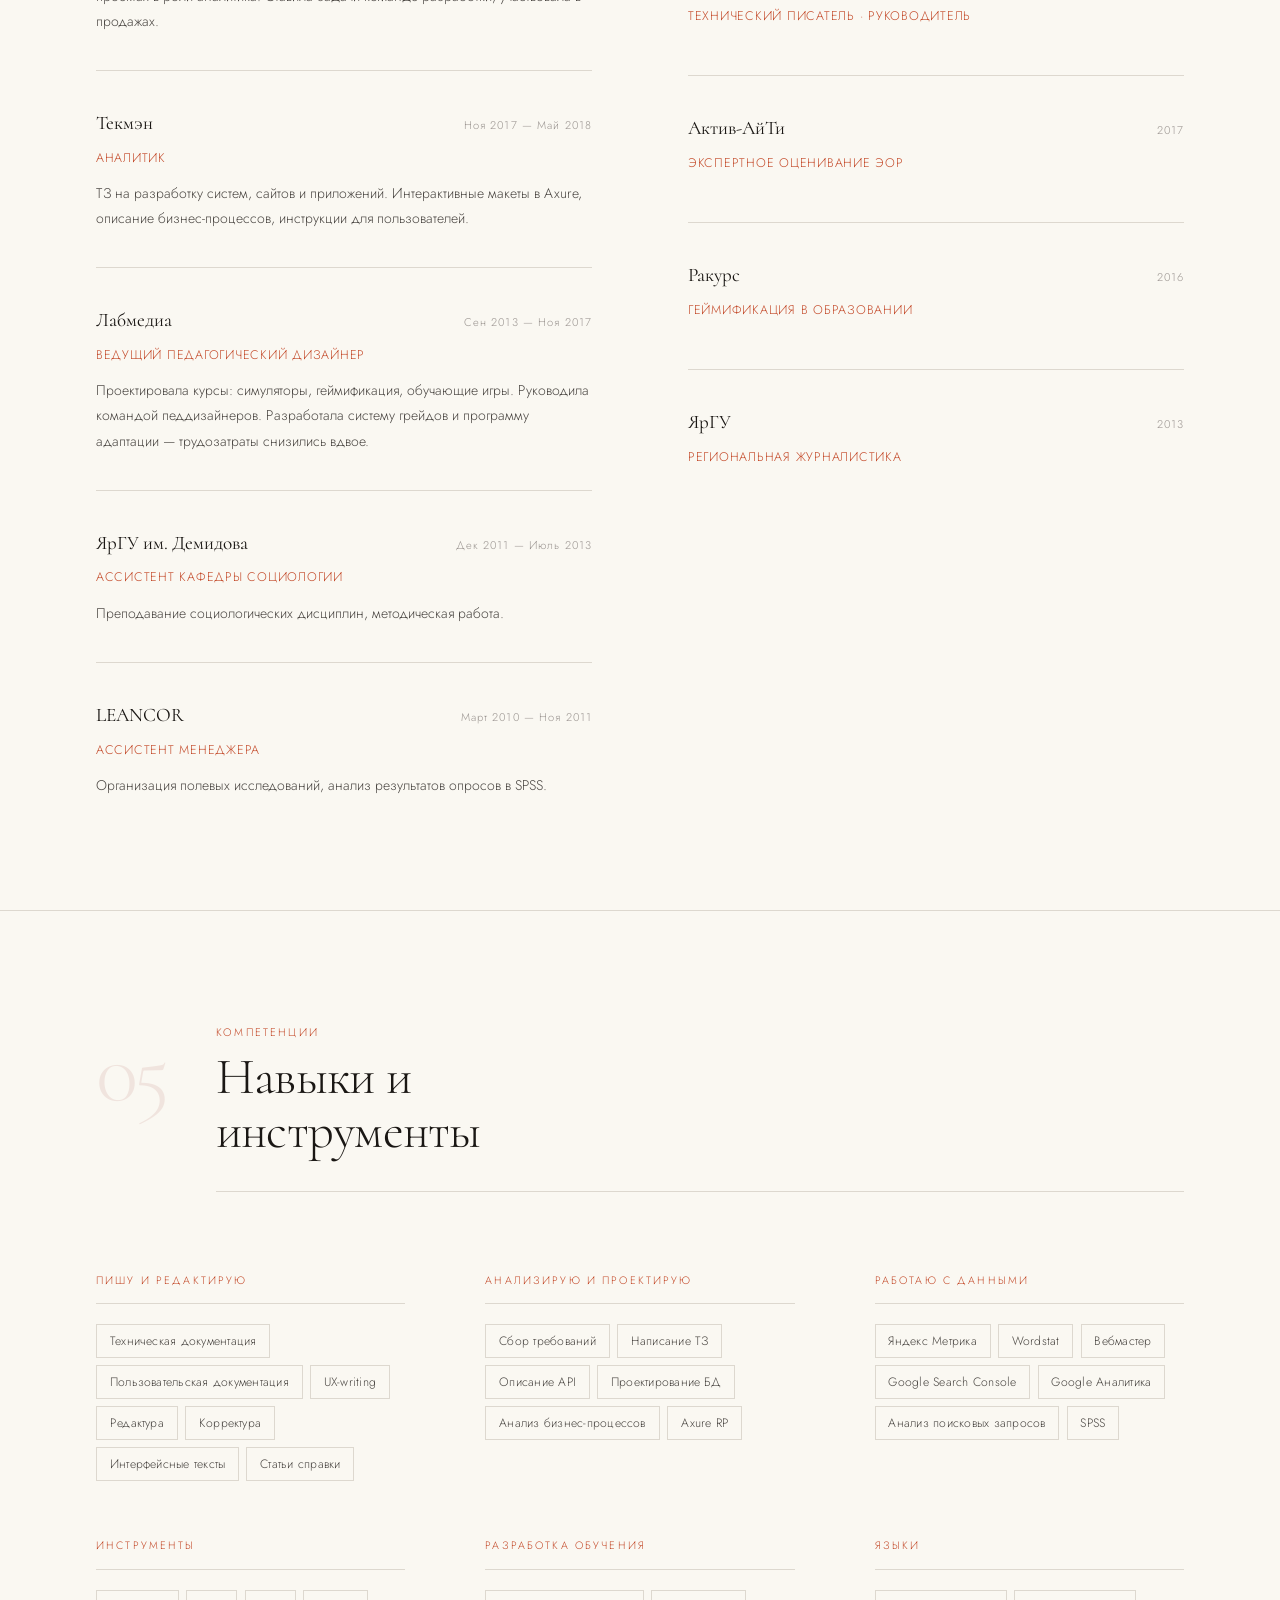
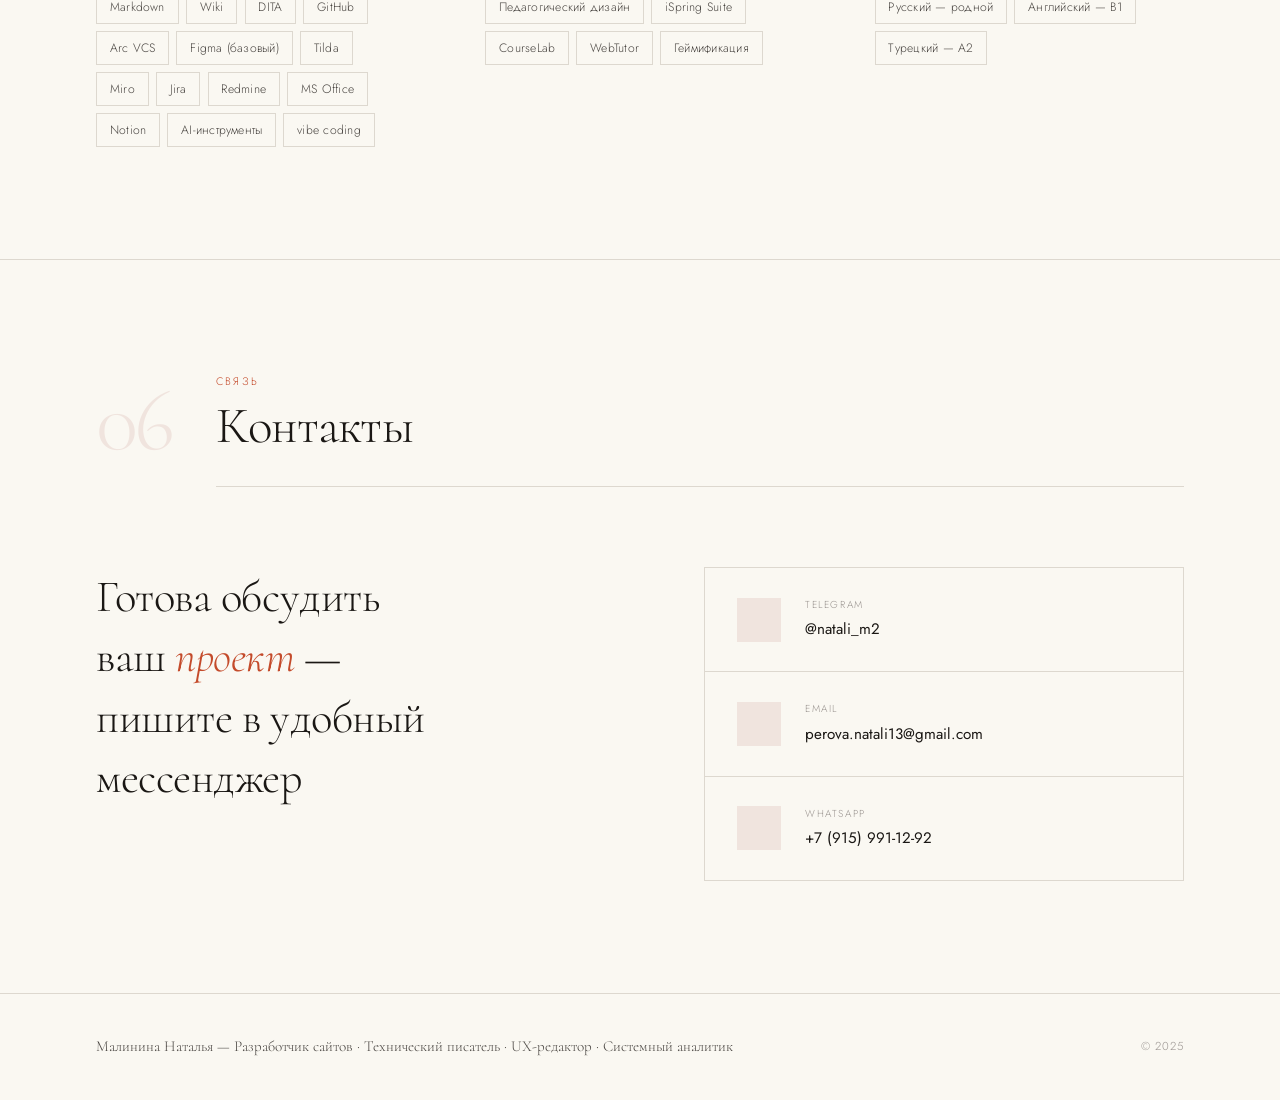
==== commit b2b7bac2: "Заменено фото на главной, уменьшен размер Co-Authored-By: Claude Opus 4.8 <noreply@anthropic.com>" ====
--- a/index.html
+++ b/index.html
@@ -210,11 +210,15 @@
     .hero-right {
       padding: 0;
       overflow: hidden;
+      display: flex;
+      align-items: center;
+      justify-content: center;
     }
 
     .hero-photo {
-      width: 100%;
-      height: 100%;
+      width: 90%;
+      max-width: 480px;
+      height: auto;
       object-fit: cover;
       display: block;
     }
@@ -736,7 +740,7 @@
       </div>
     </div>
     <div class="hero-right">
-      <img src="foto.JPG" alt="Фото" class="hero-photo">
+      <img src="foto-new.png" alt="Фото" class="hero-photo">
     </div>
   </div>
 
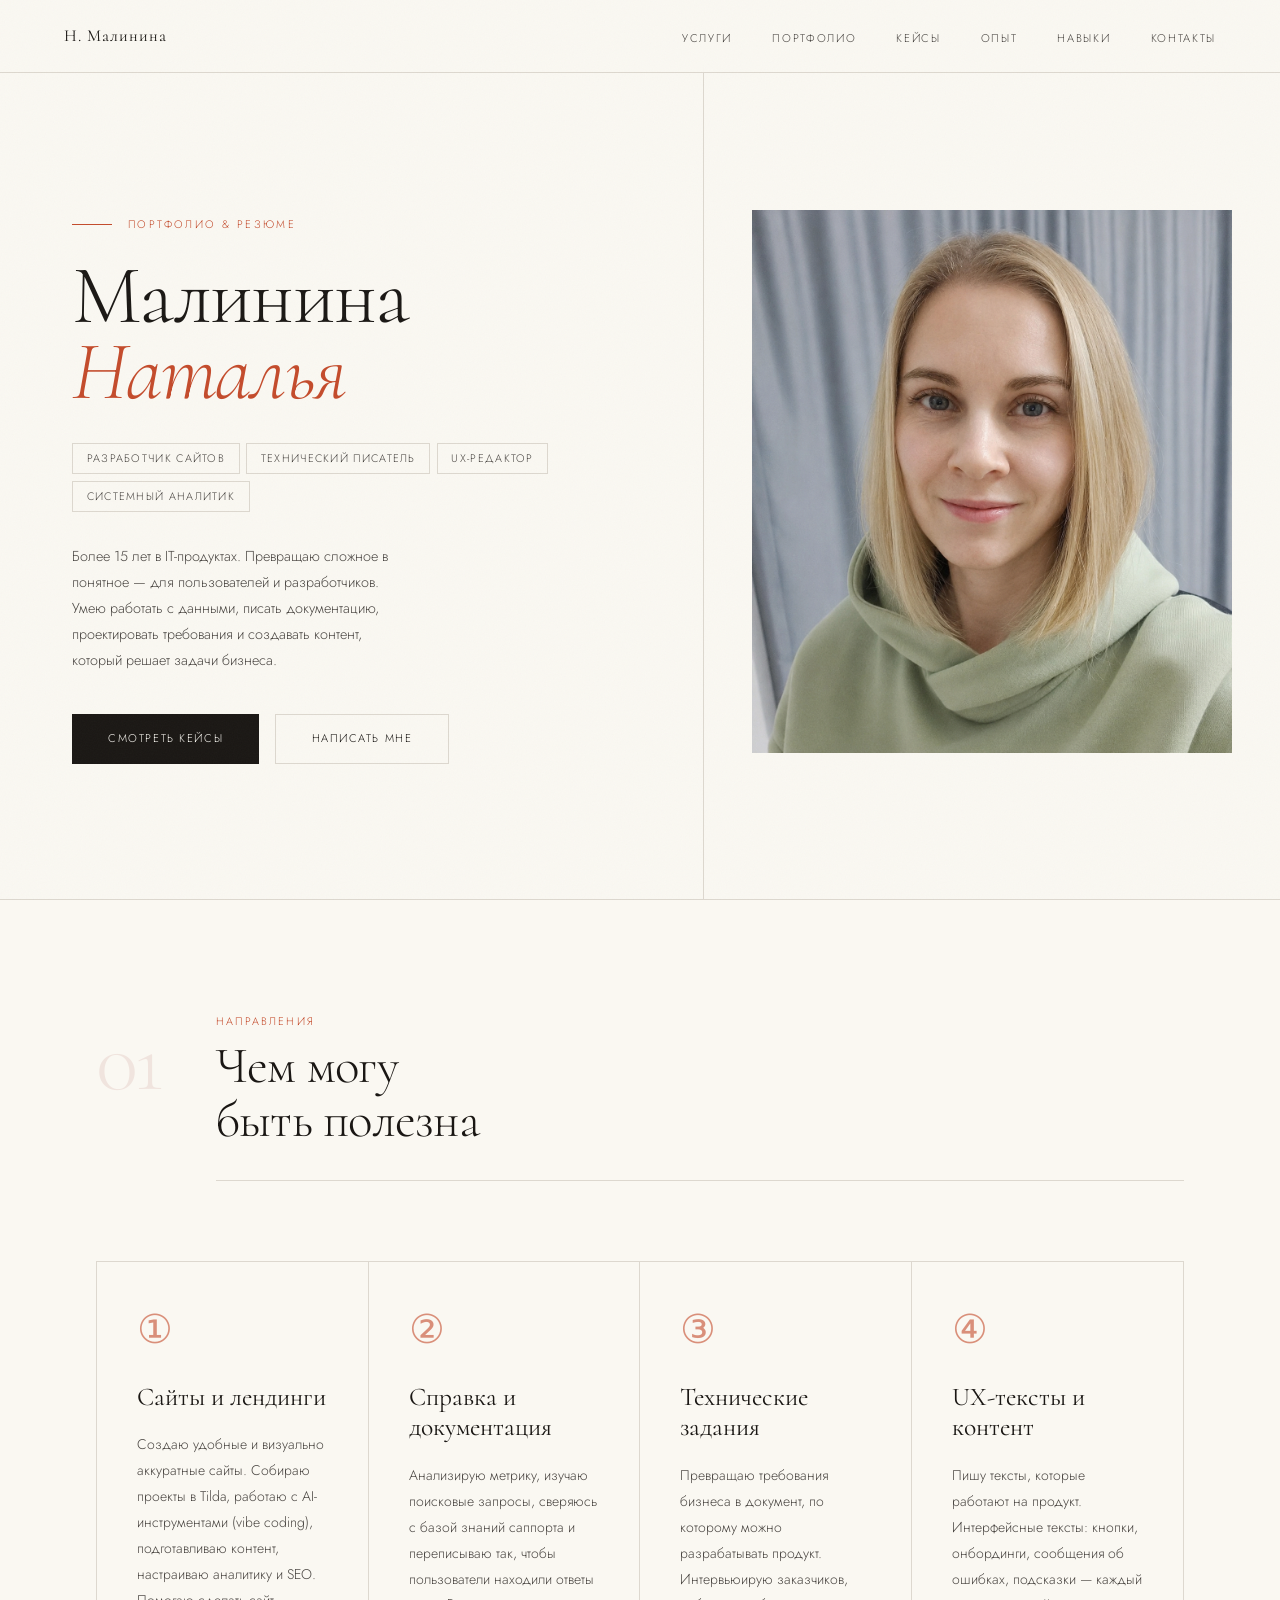
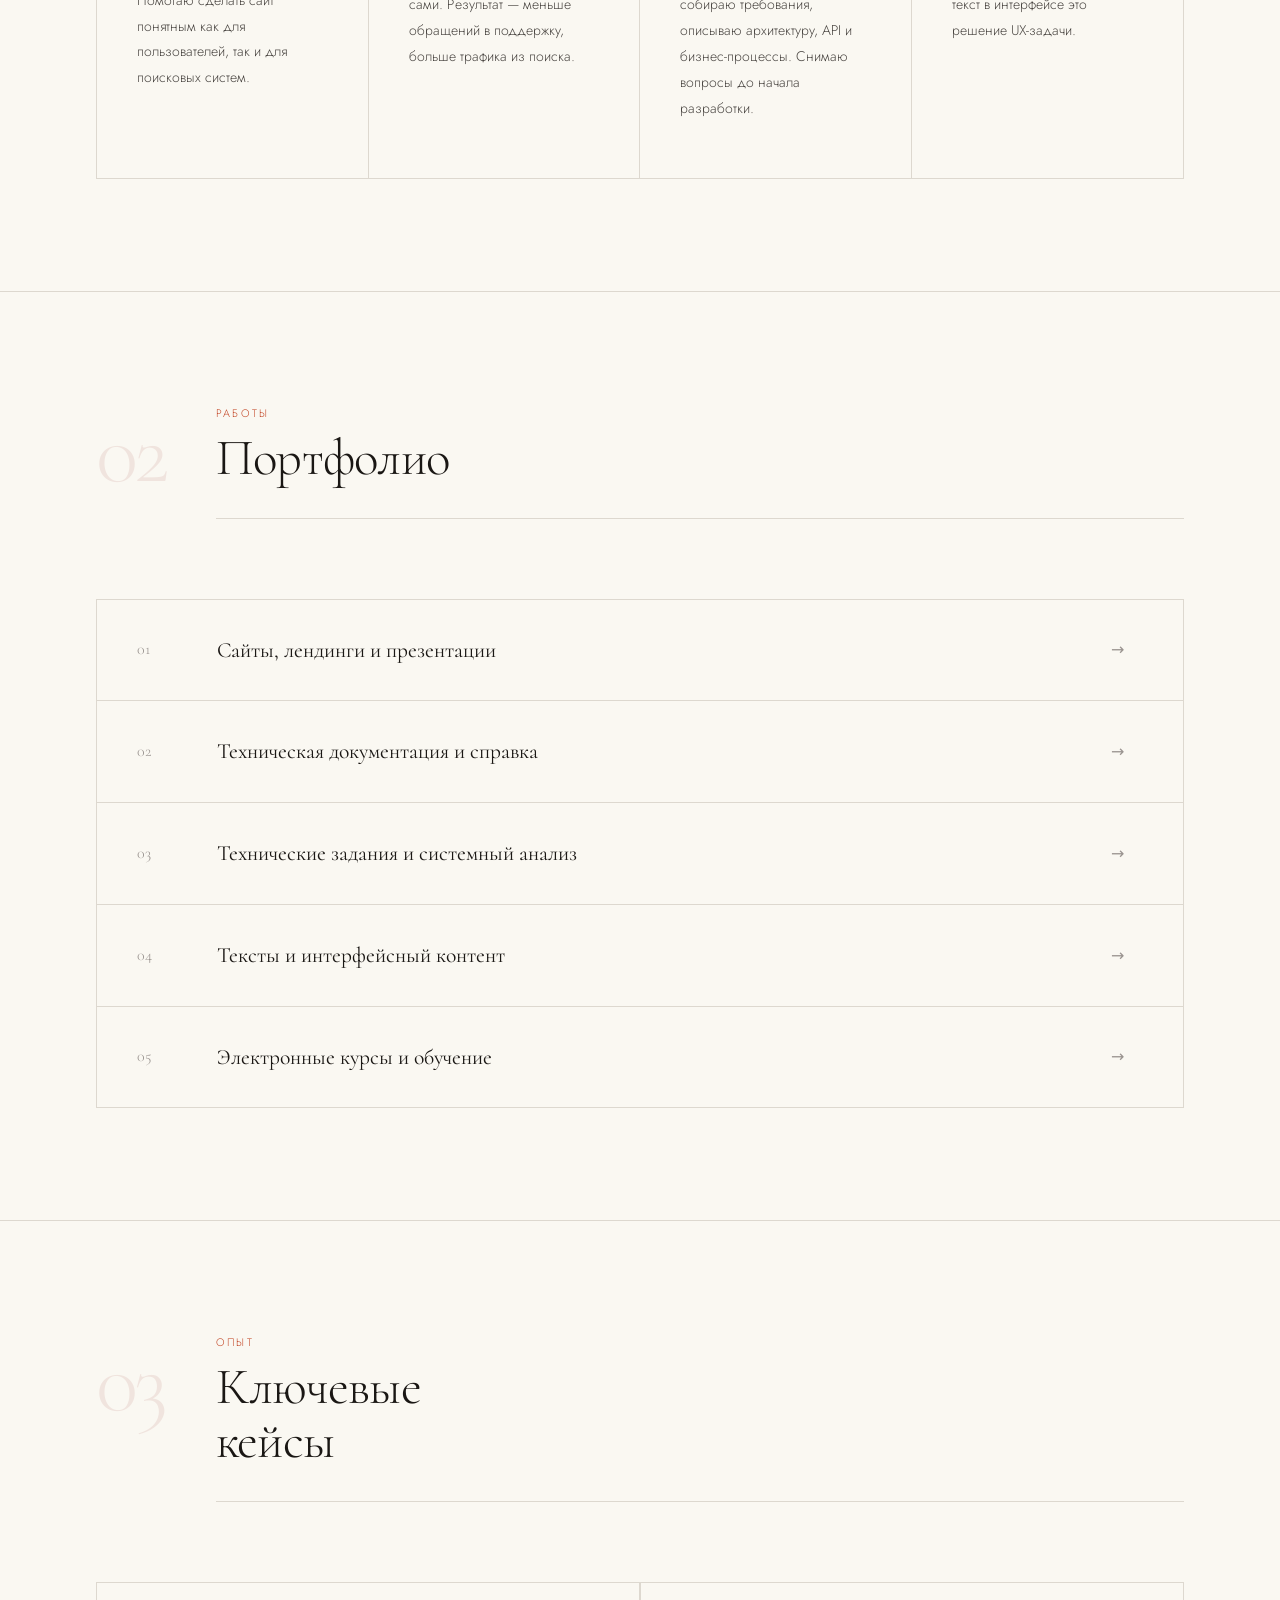
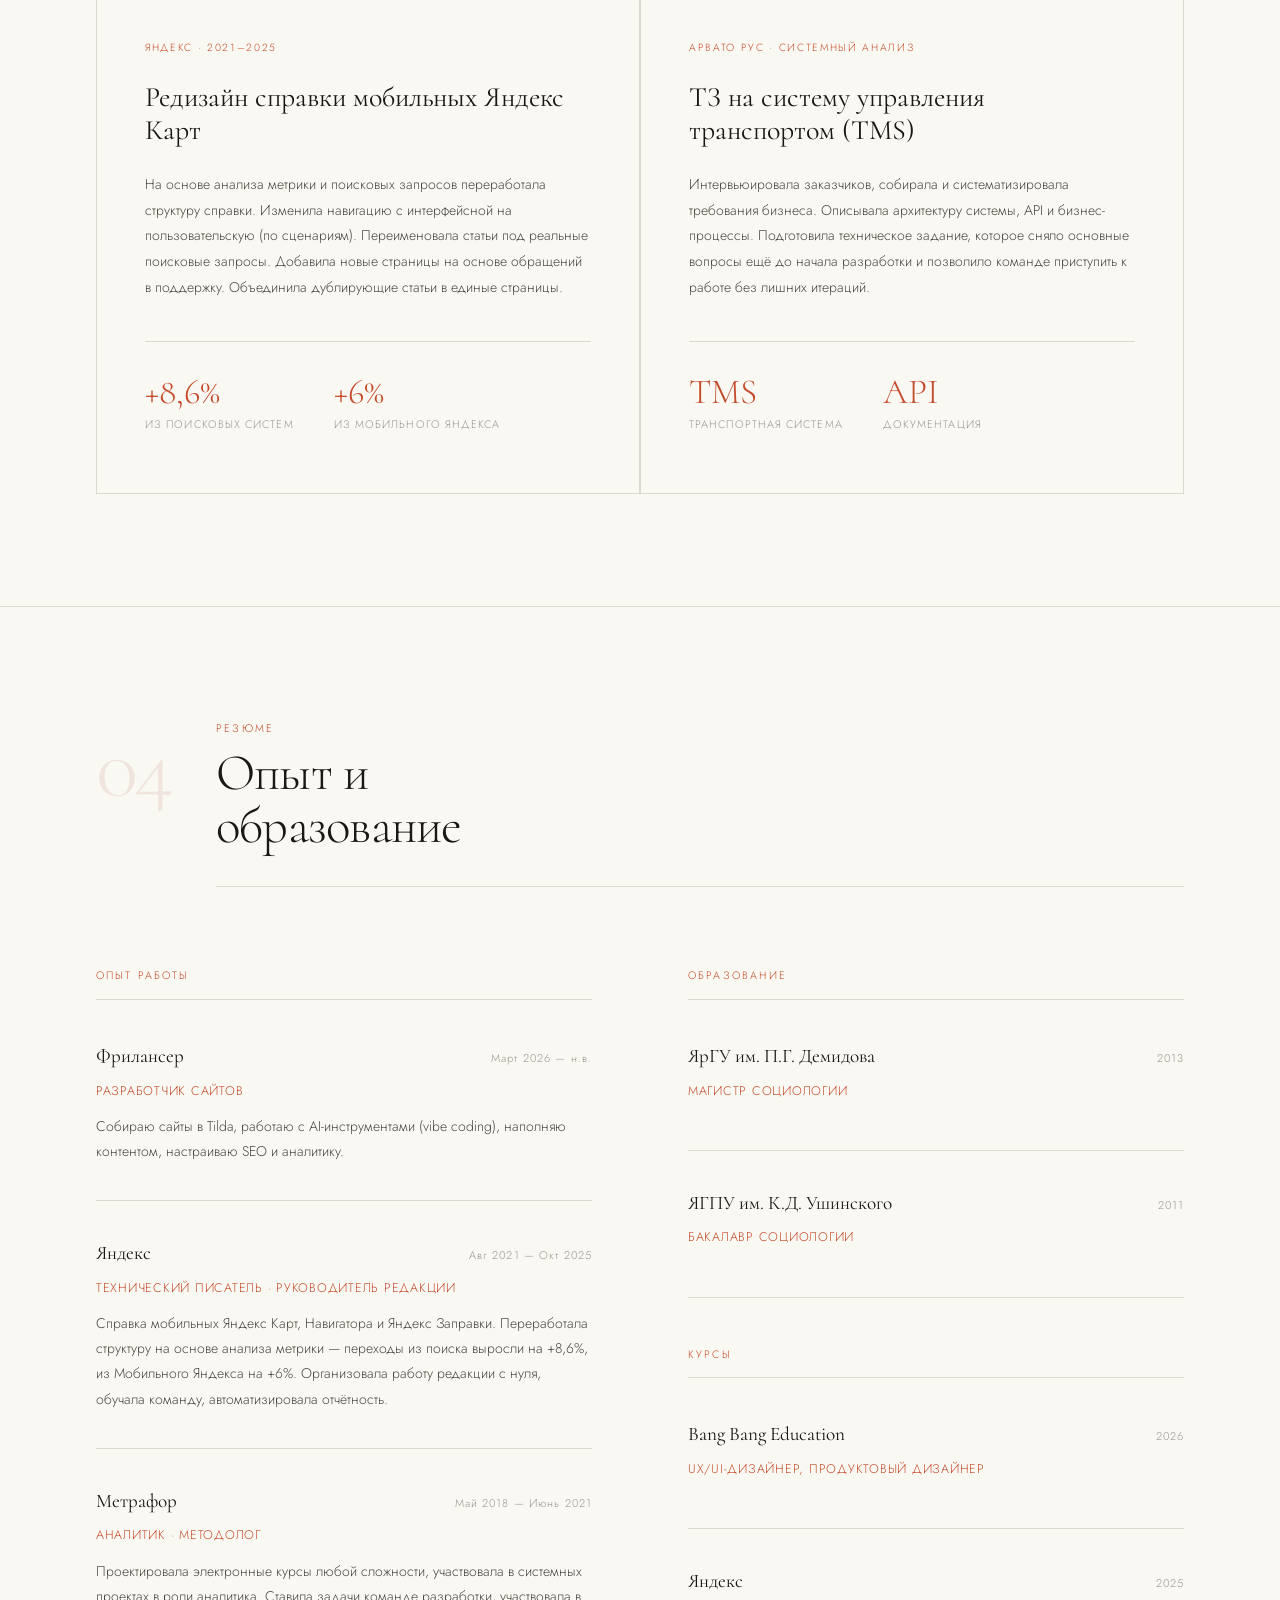
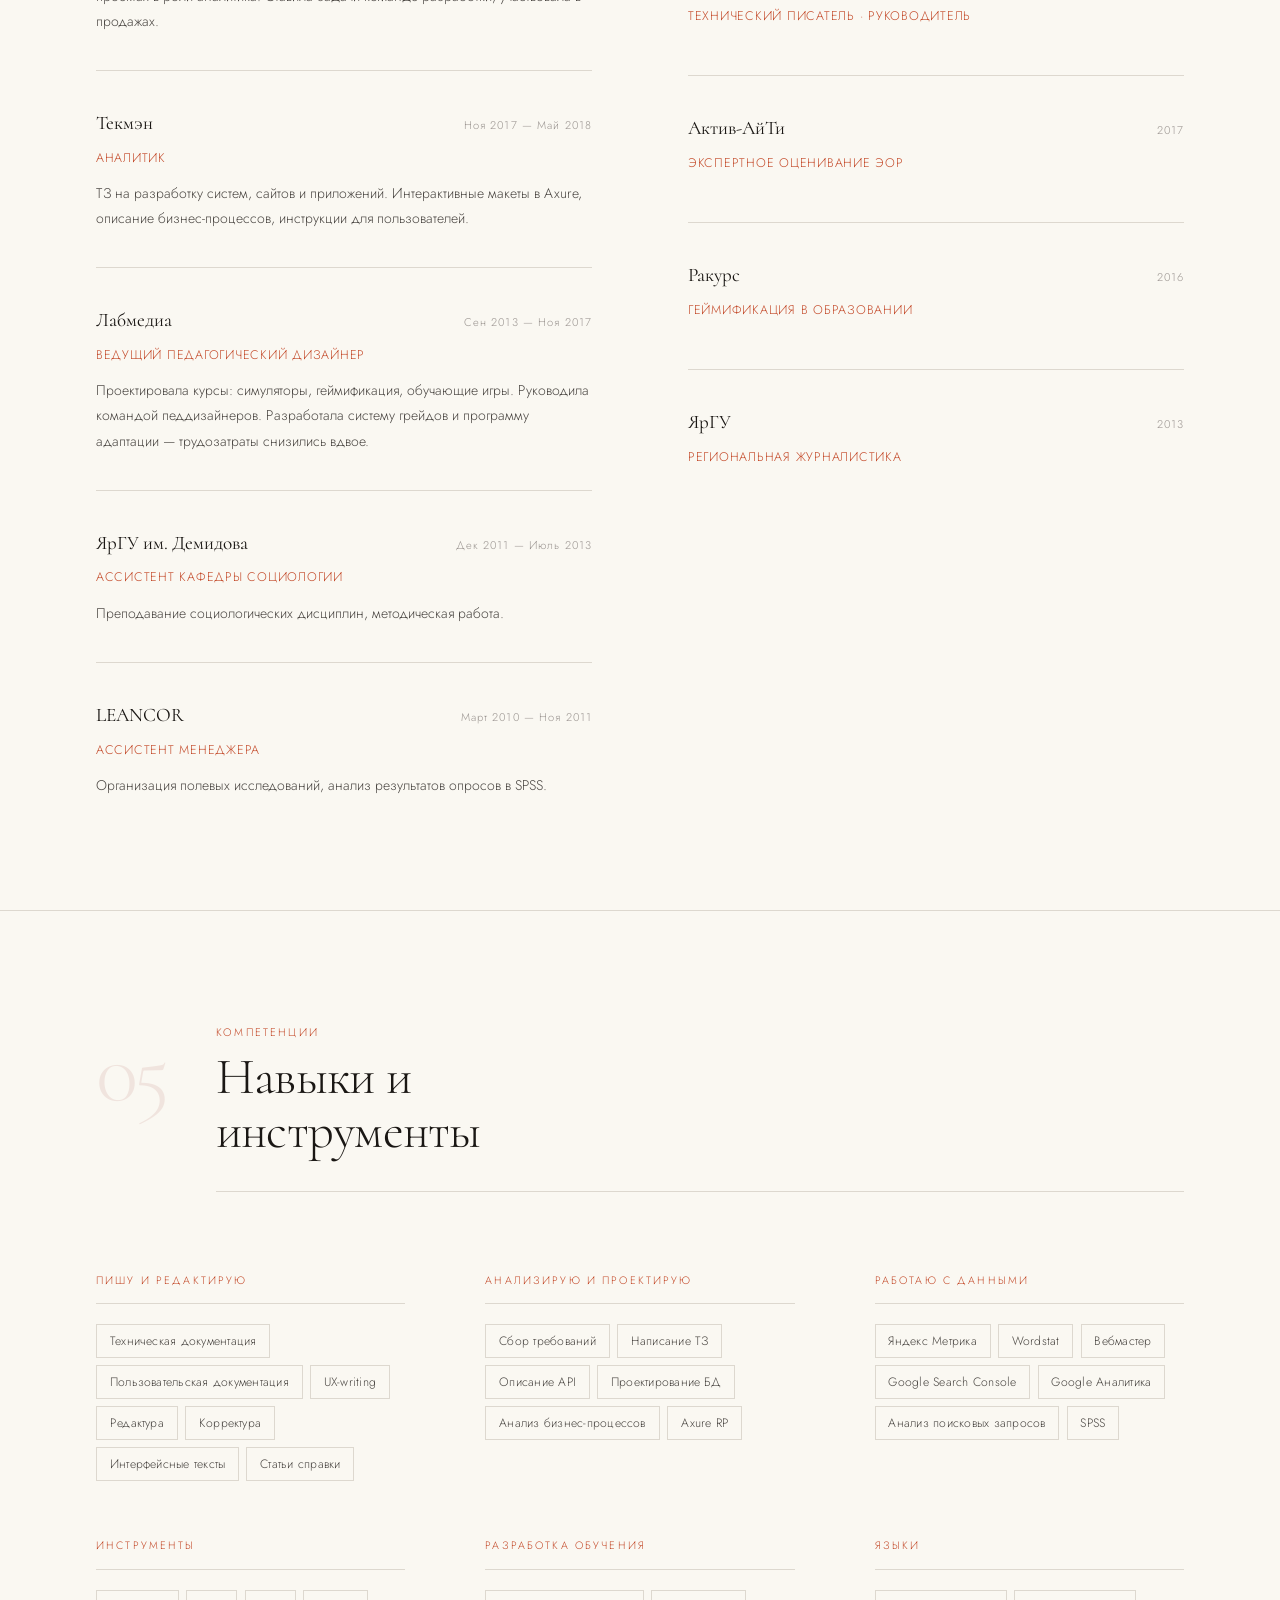
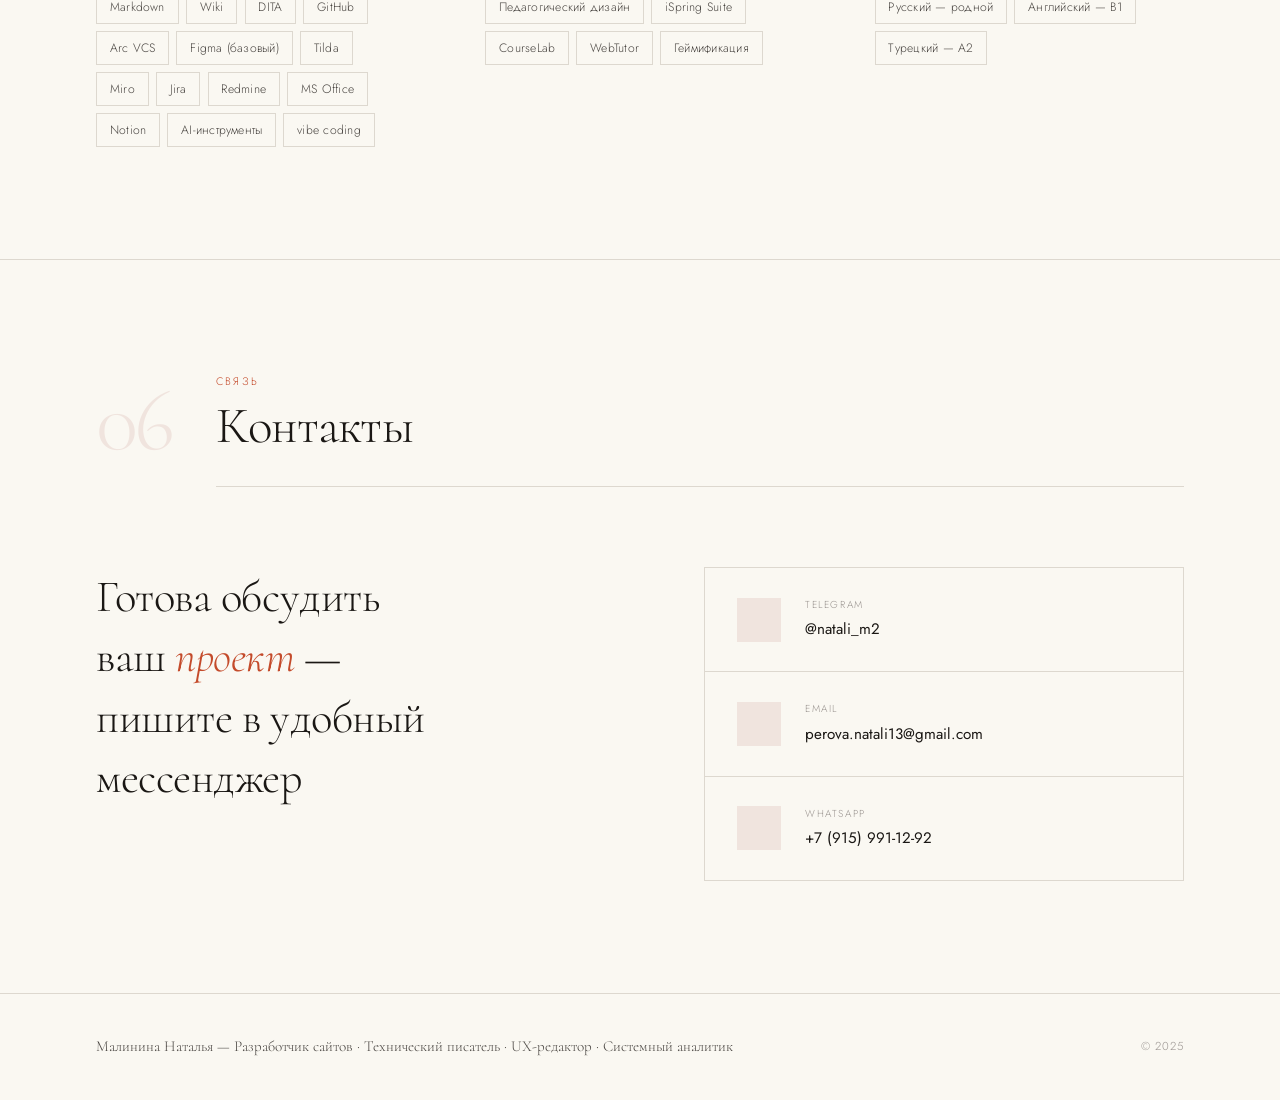
==== commit 4ae98478: "Обновлены цифры результатов по справке Яндекс Карт Co-Authored-By: Claude Opus 5 <noreply@anthropic." ====
--- a/index.html
+++ b/index.html
@@ -842,7 +842,7 @@
         <p class="case-desc">На основе анализа метрики и поисковых запросов переработала структуру справки. Изменила навигацию с интерфейсной на пользовательскую (по сценариям). Переименовала статьи под реальные поисковые запросы. Добавила новые страницы на основе обращений в поддержку. Объединила дублирующие статьи в единые страницы.</p>
         <div class="case-metrics">
           <div>
-            <span class="metric-num">+3,6%</span>
+            <span class="metric-num">+8,6%</span>
             <span class="metric-label">Из поисковых систем</span>
           </div>
           <div>
@@ -896,7 +896,7 @@
             <span class="exp-date">Авг 2021 — Окт 2025</span>
           </div>
           <p class="exp-role">Технический писатель · Руководитель редакции</p>
-          <p class="exp-desc">Справка мобильных Яндекс Карт, Навигатора и Яндекс Заправки. Переработала структуру на основе анализа метрики — переходы из поиска выросли на +3,6%, из Мобильного Яндекса на +6%. Организовала работу редакции с нуля, обучала команду, автоматизировала отчётность.</p>
+          <p class="exp-desc">Справка мобильных Яндекс Карт, Навигатора и Яндекс Заправки. Переработала структуру на основе анализа метрики — переходы из поиска выросли на +8,6%, из Мобильного Яндекса на +6%. Организовала работу редакции с нуля, обучала команду, автоматизировала отчётность.</p>
         </div>
         <div class="exp-item">
           <div class="exp-meta">
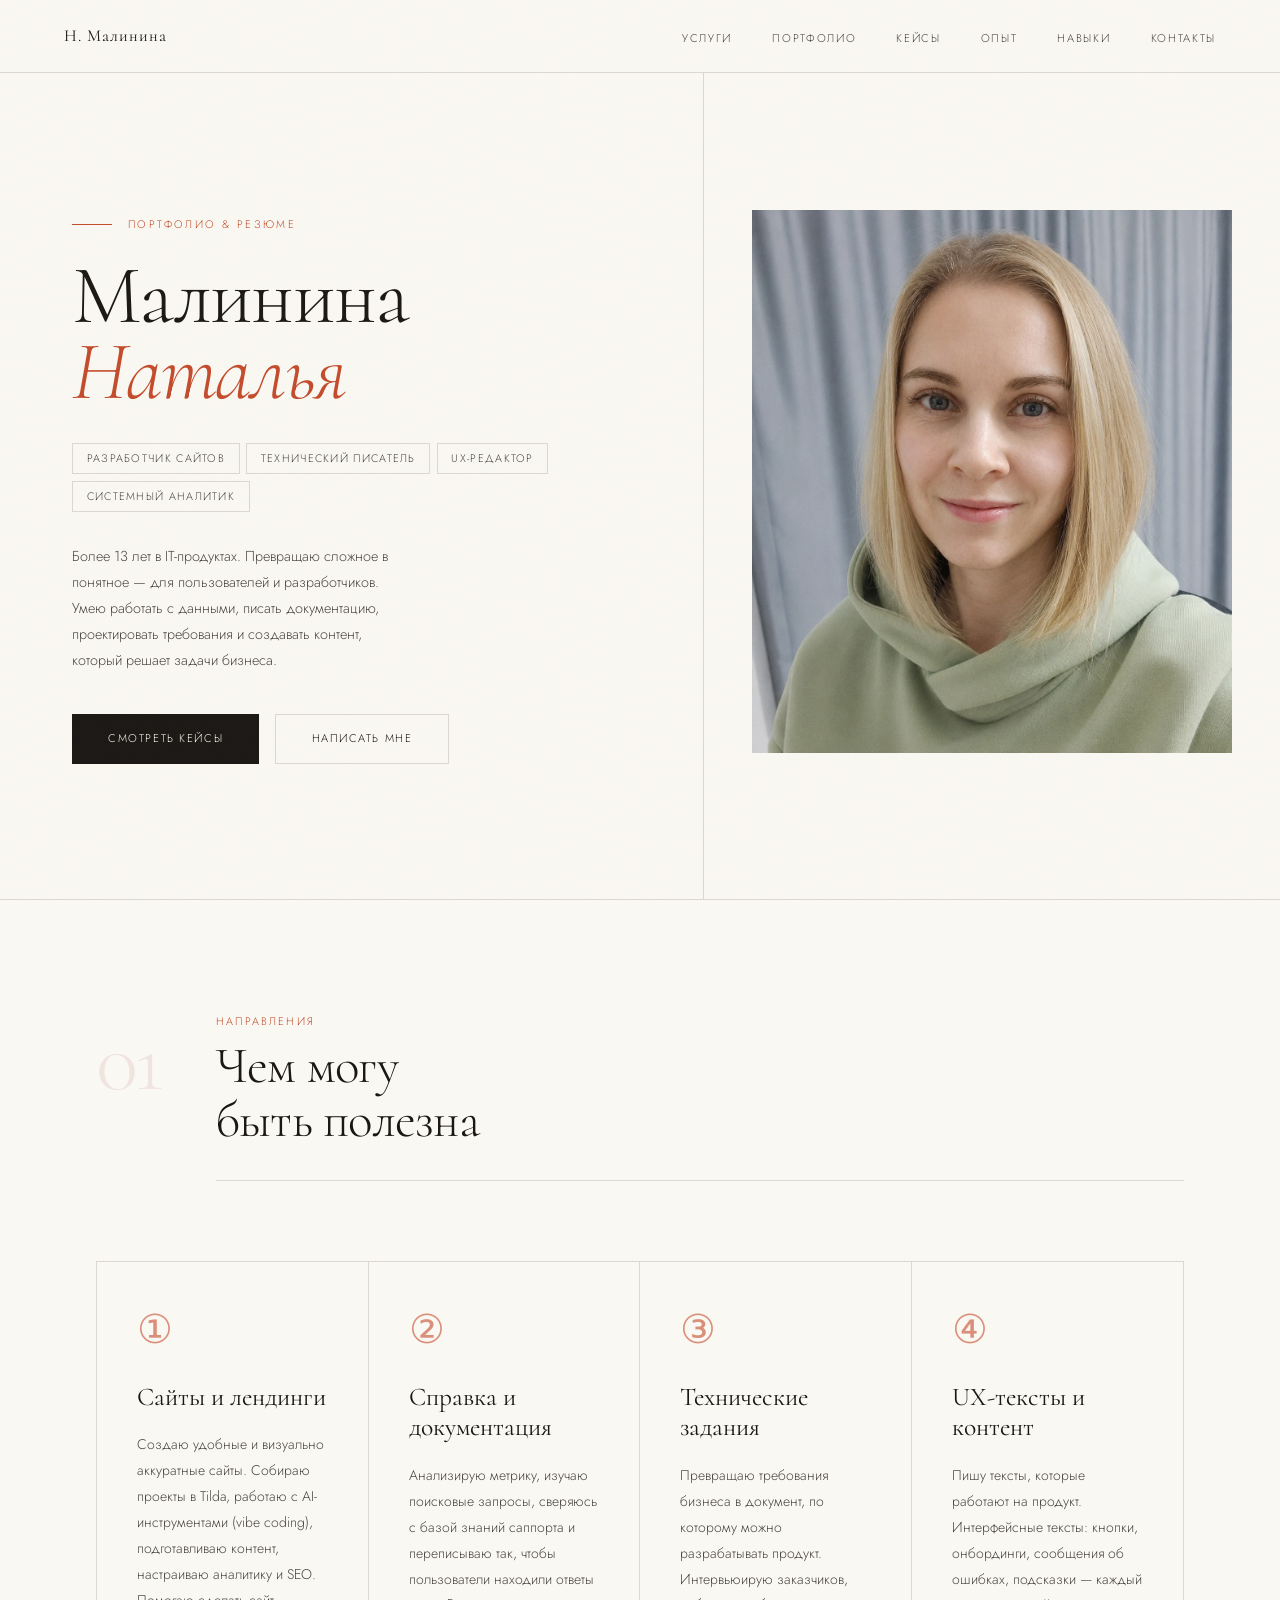
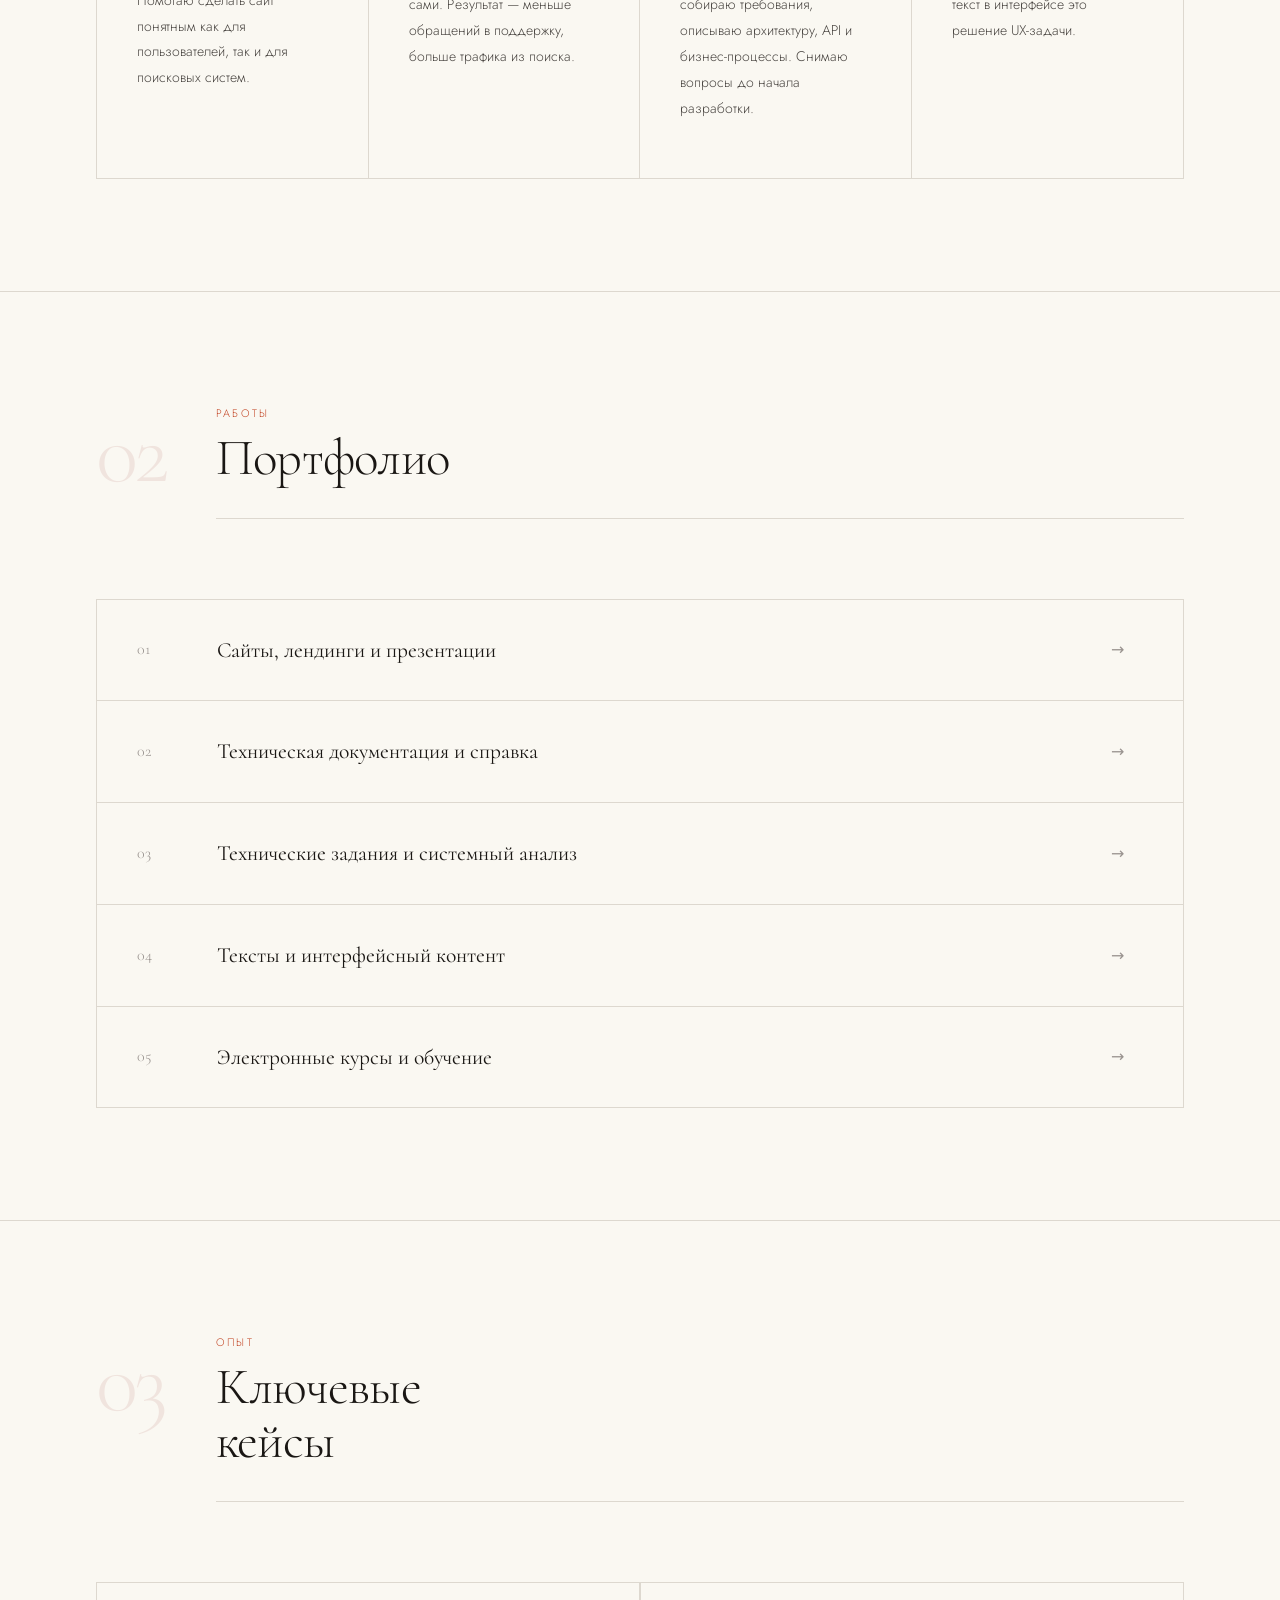
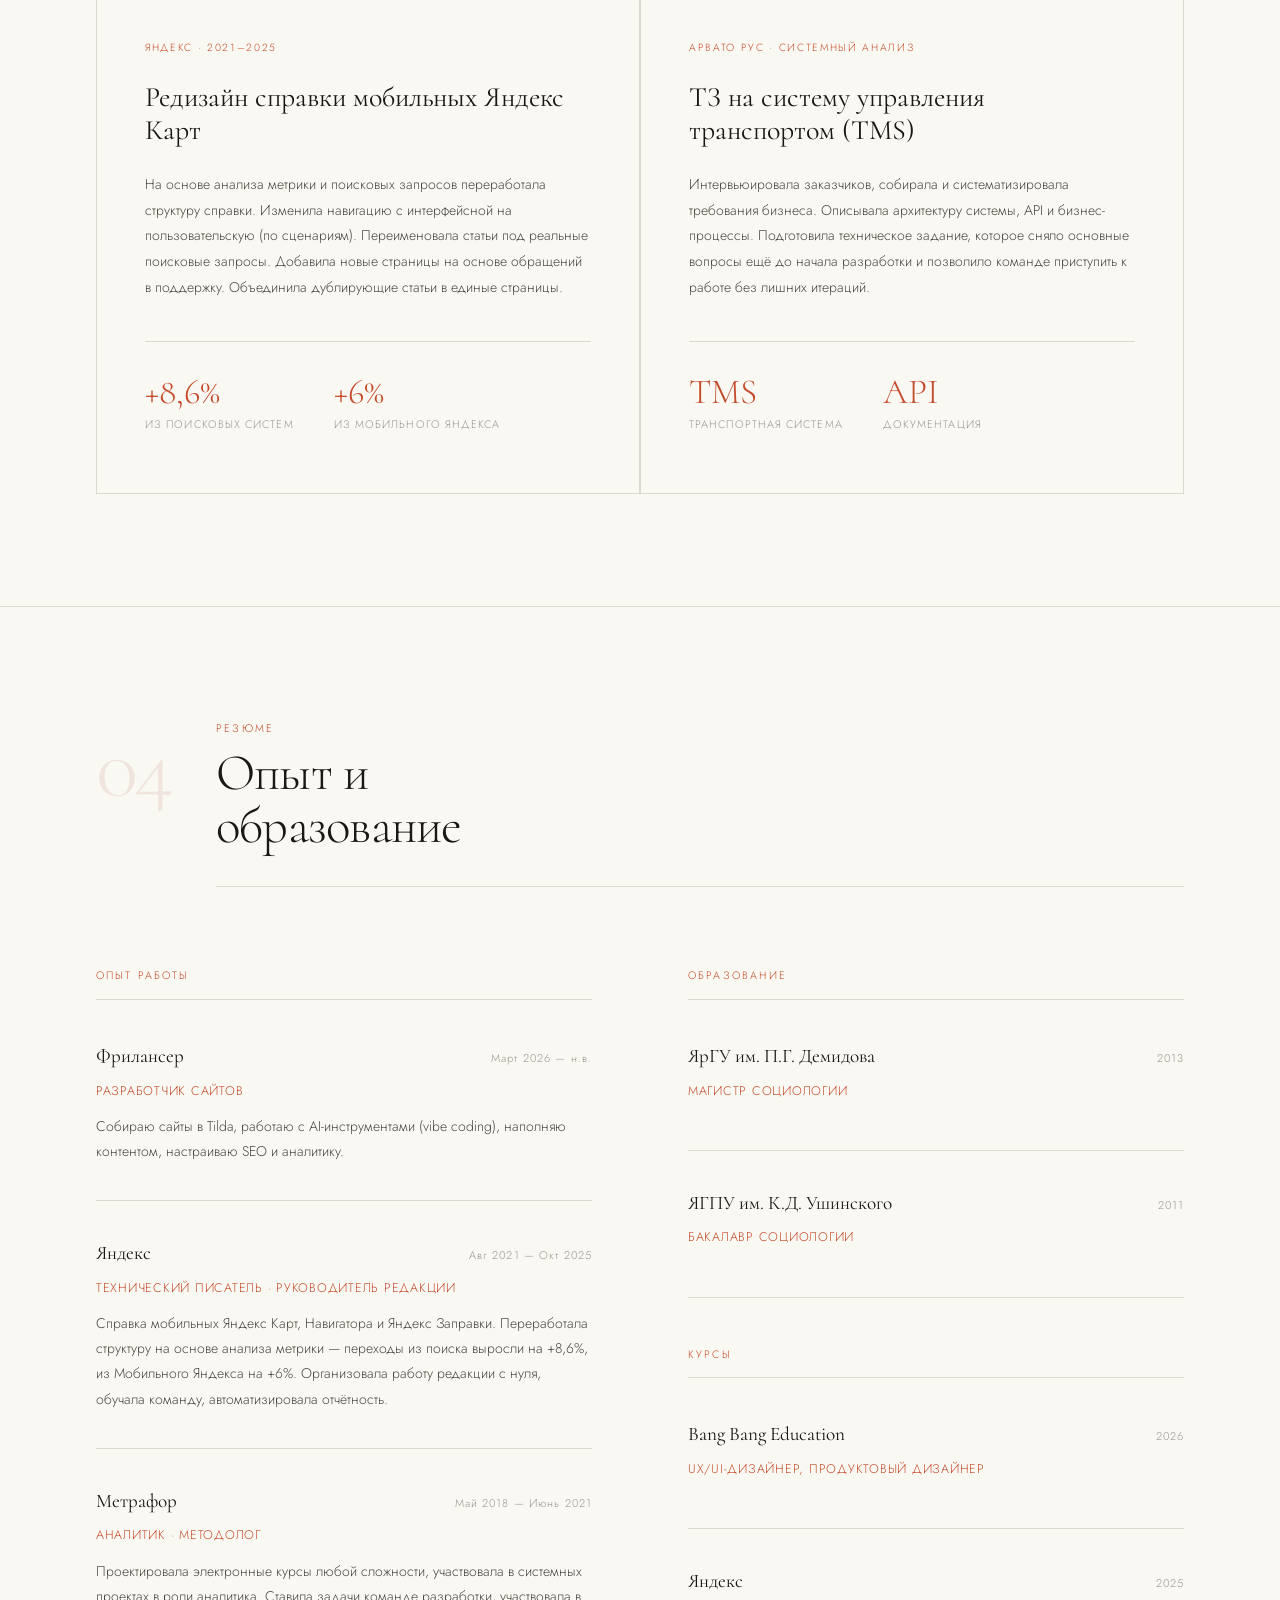
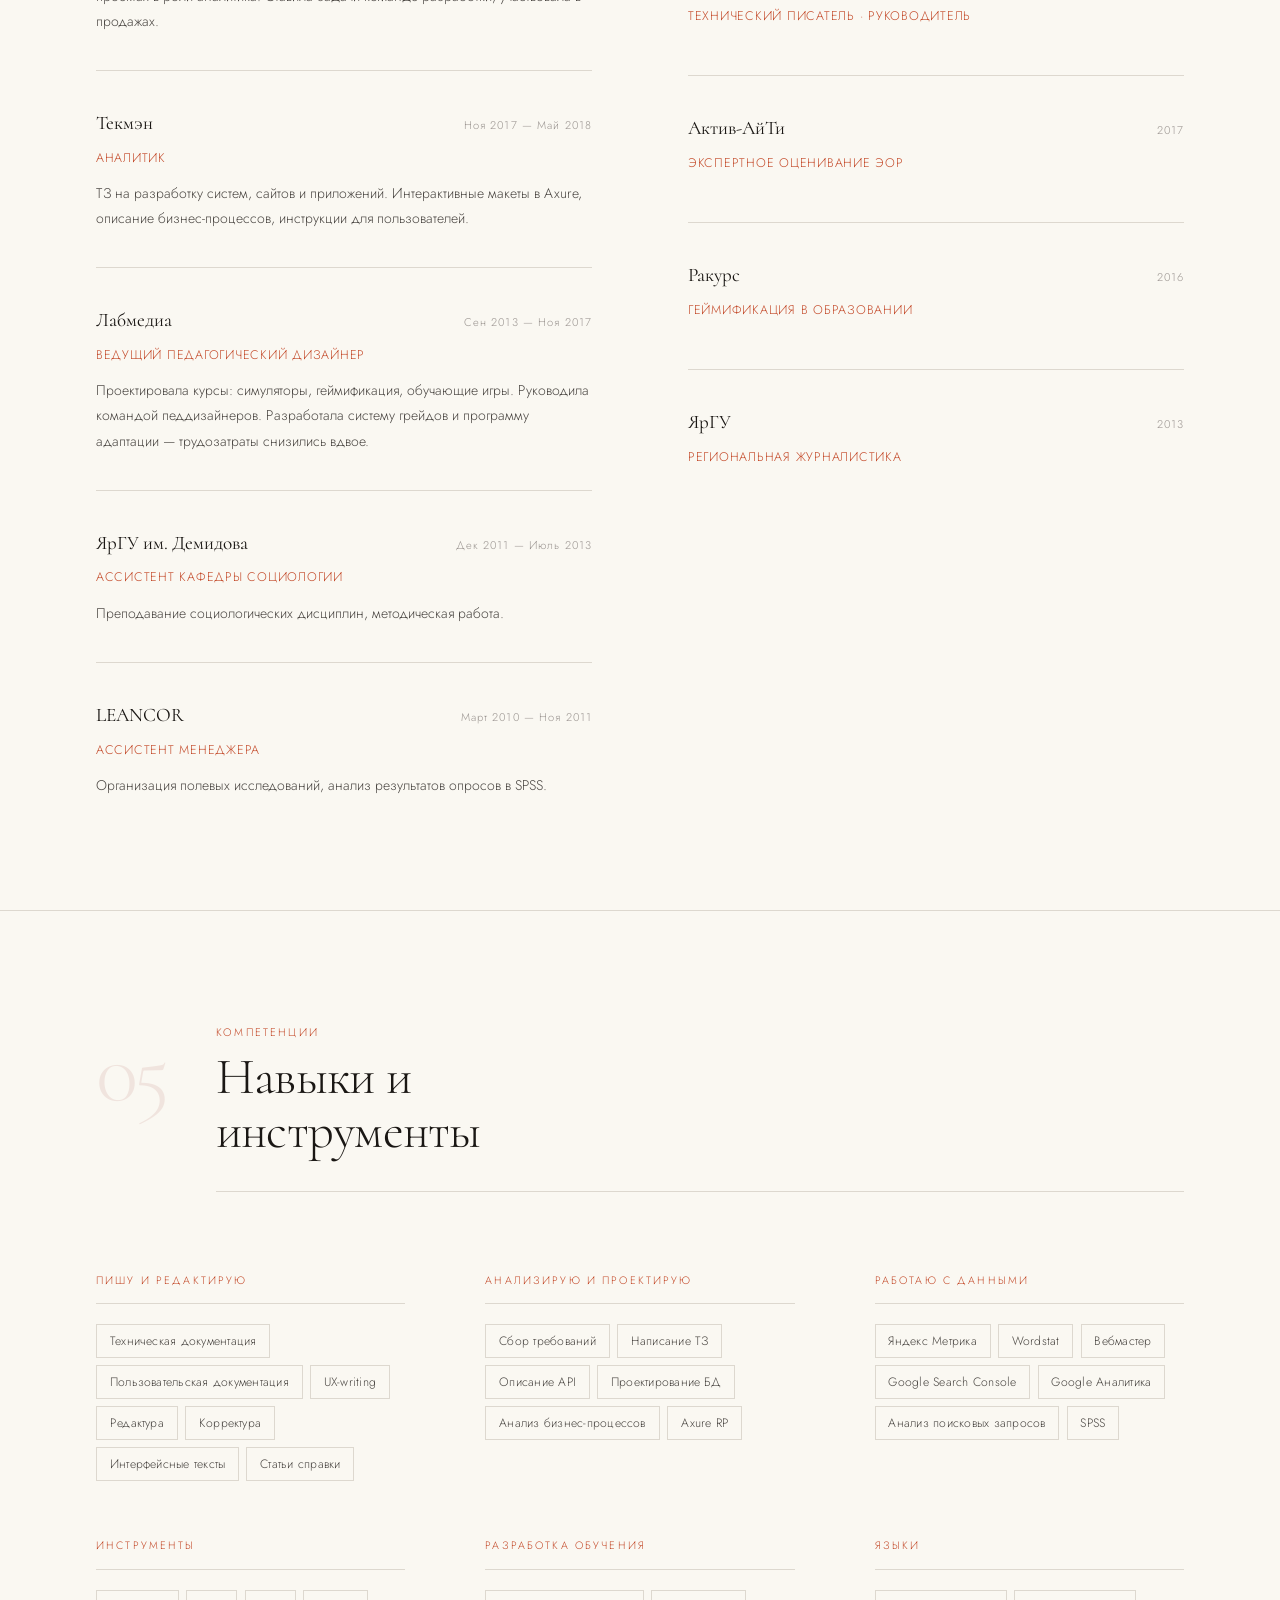
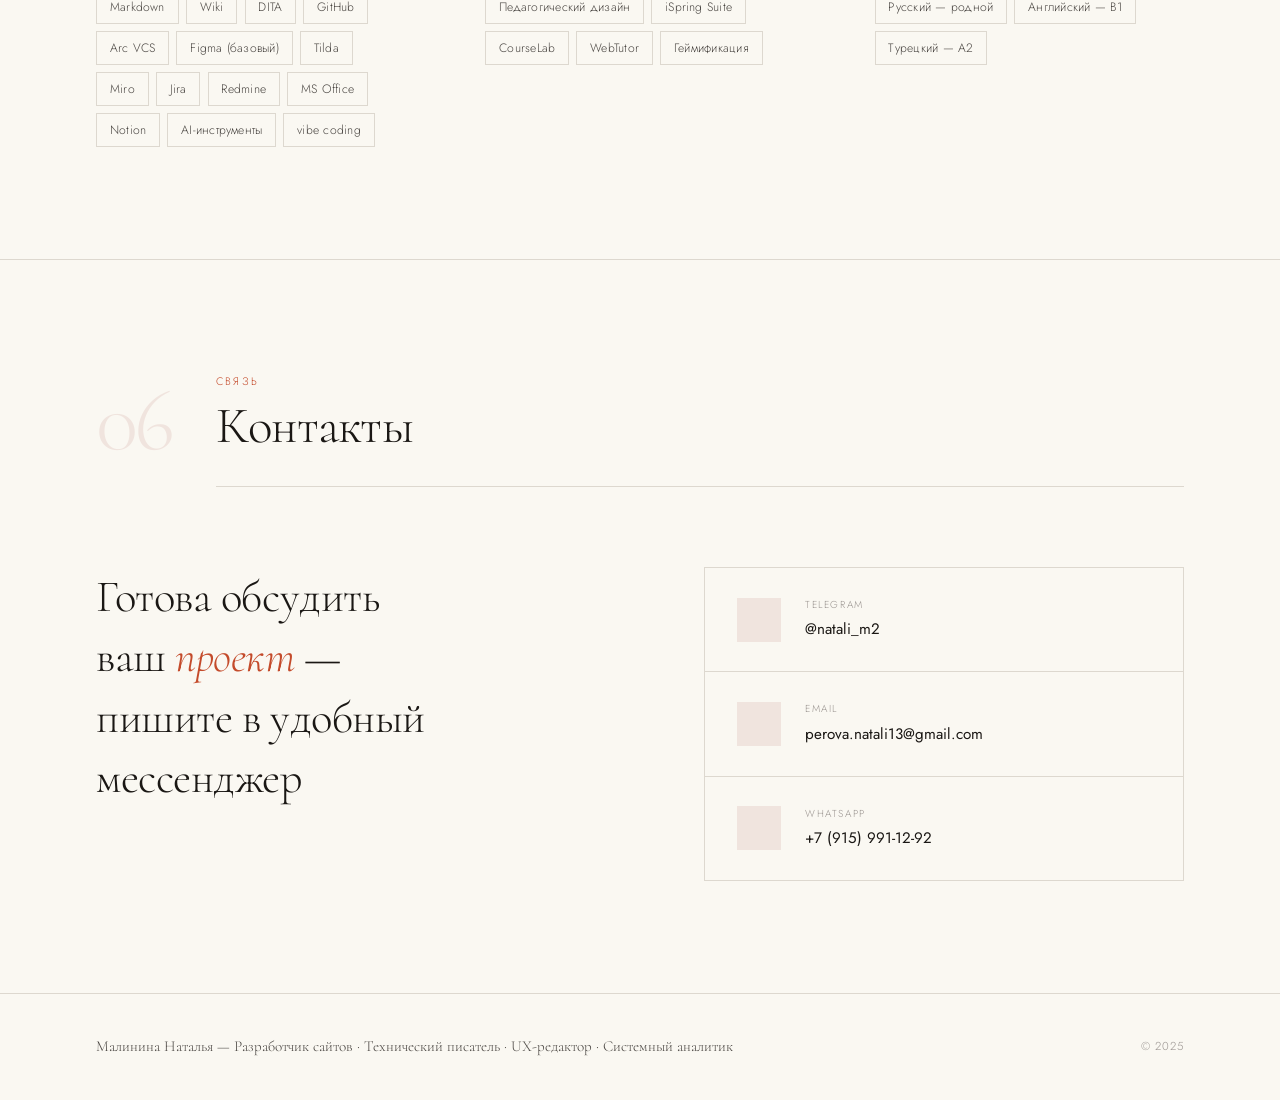
==== commit d5a18d40: "Исправлен стаж в описании: 13 лет в IT-продуктах Co-Authored-By: Claude Opus 5 <noreply@anthropic.co" ====
--- a/index.html
+++ b/index.html
@@ -732,7 +732,7 @@
         <span class="role-chip">Системный аналитик</span>
       </div>
       <p class="hero-bio">
-        Более 15 лет в IT-продуктах. Превращаю сложное в понятное — для пользователей и разработчиков. Умею работать с данными, писать документацию, проектировать требования и создавать контент, который решает задачи бизнеса.
+        Более 13 лет в IT-продуктах. Превращаю сложное в понятное — для пользователей и разработчиков. Умею работать с данными, писать документацию, проектировать требования и создавать контент, который решает задачи бизнеса.
       </p>
       <div class="hero-cta">
         <a href="#cases" class="btn btn-primary">Смотреть кейсы</a>
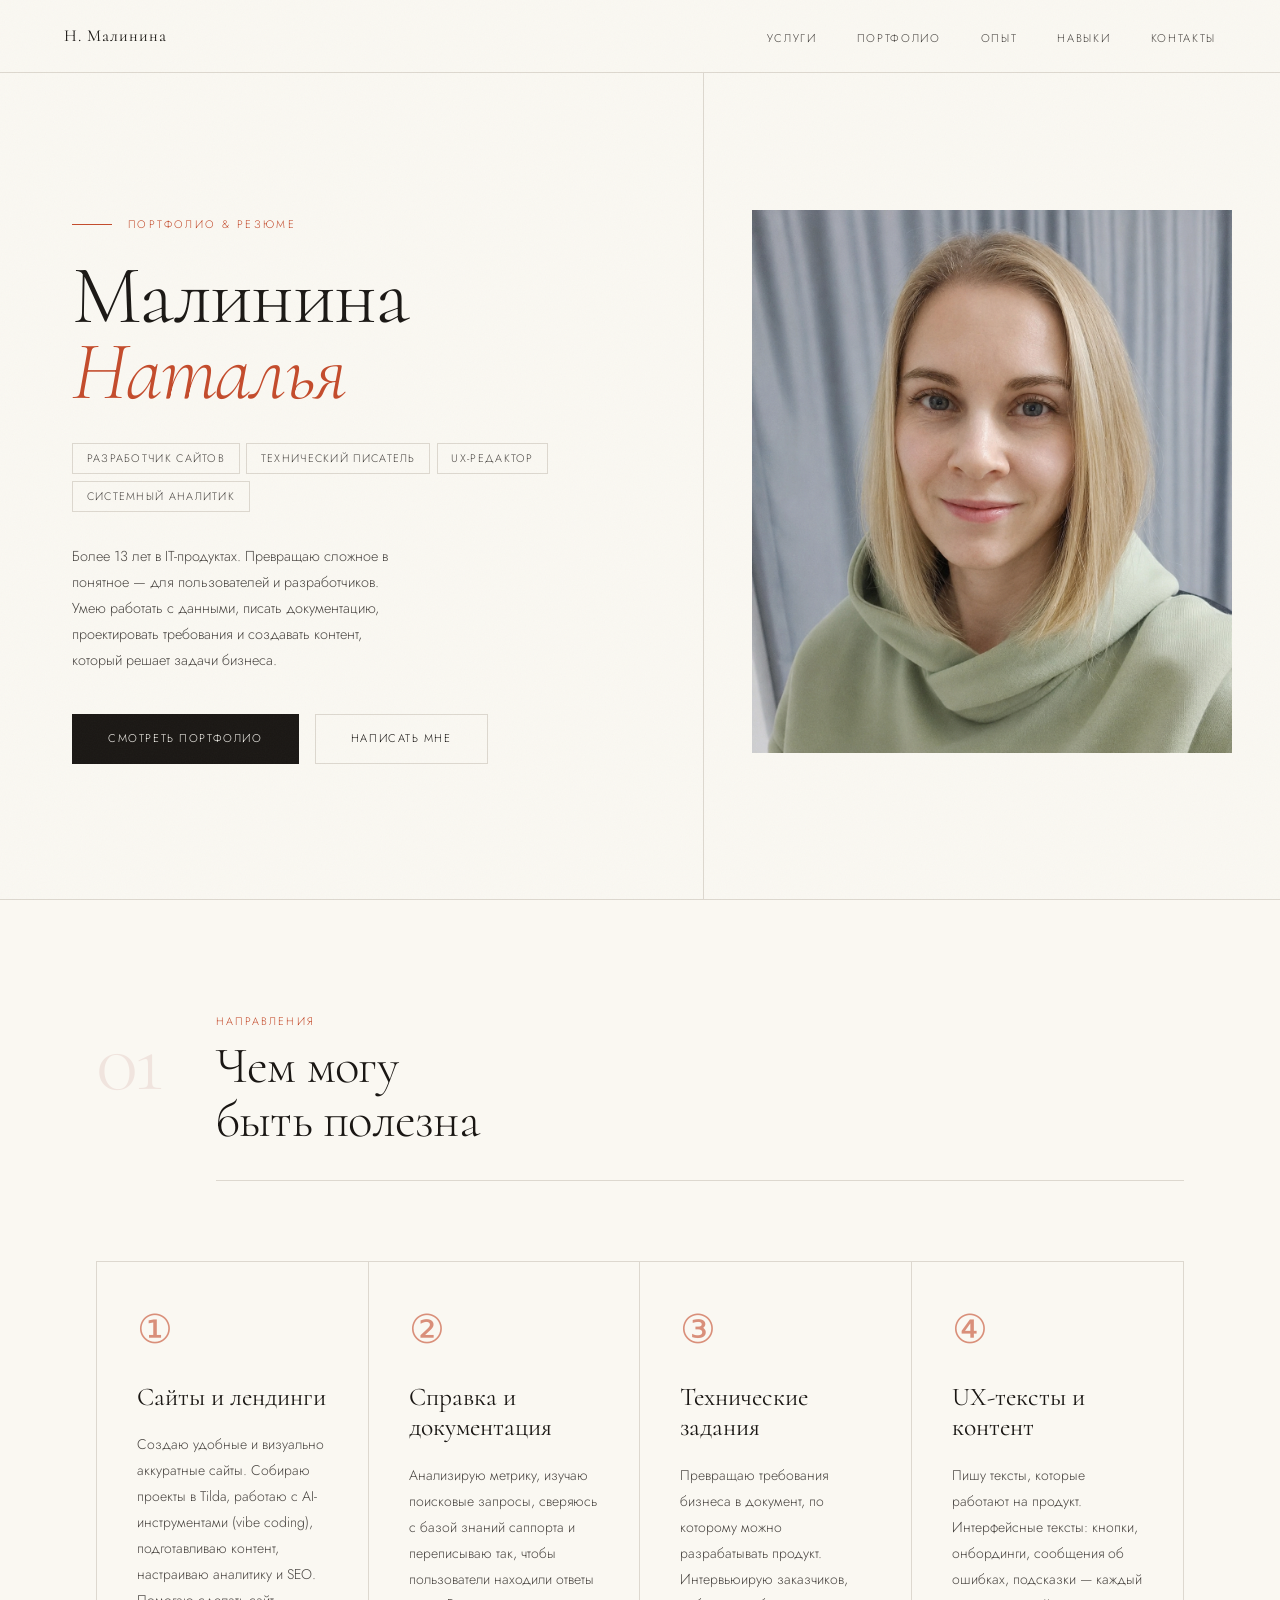
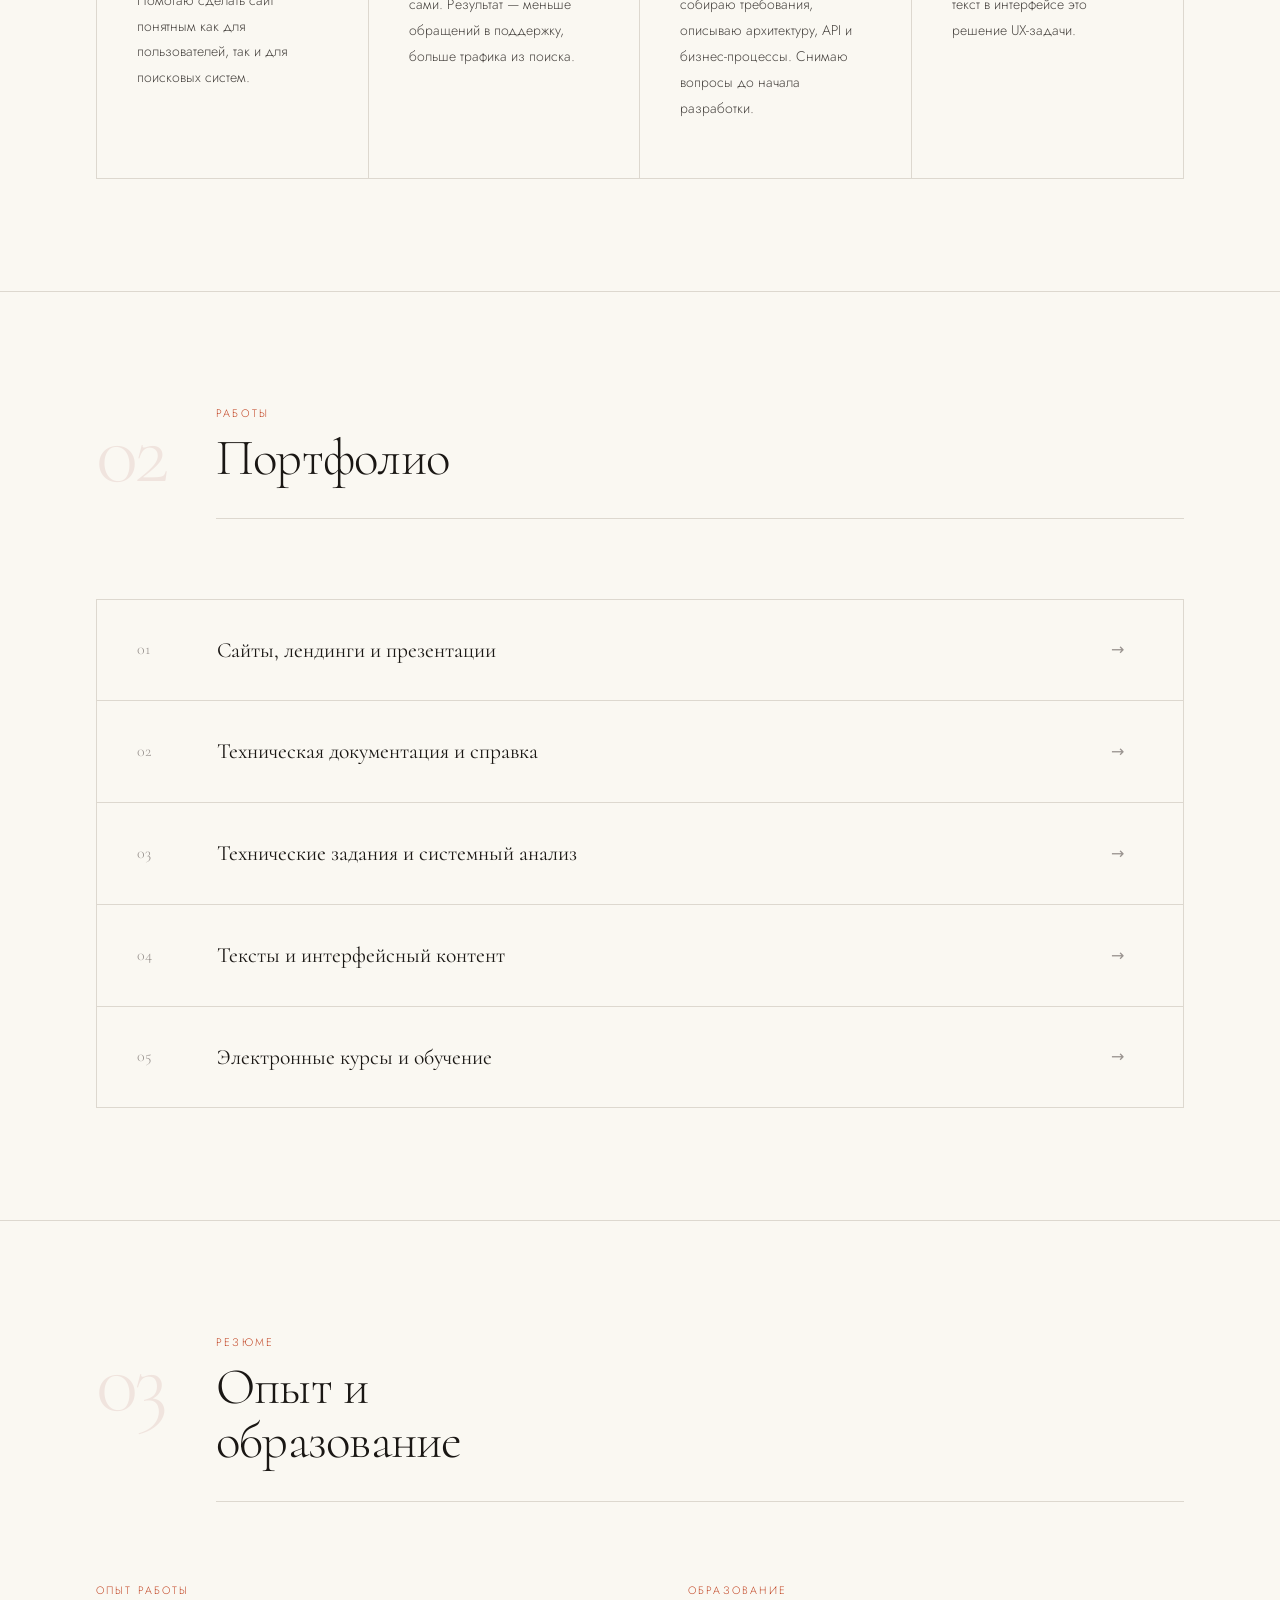
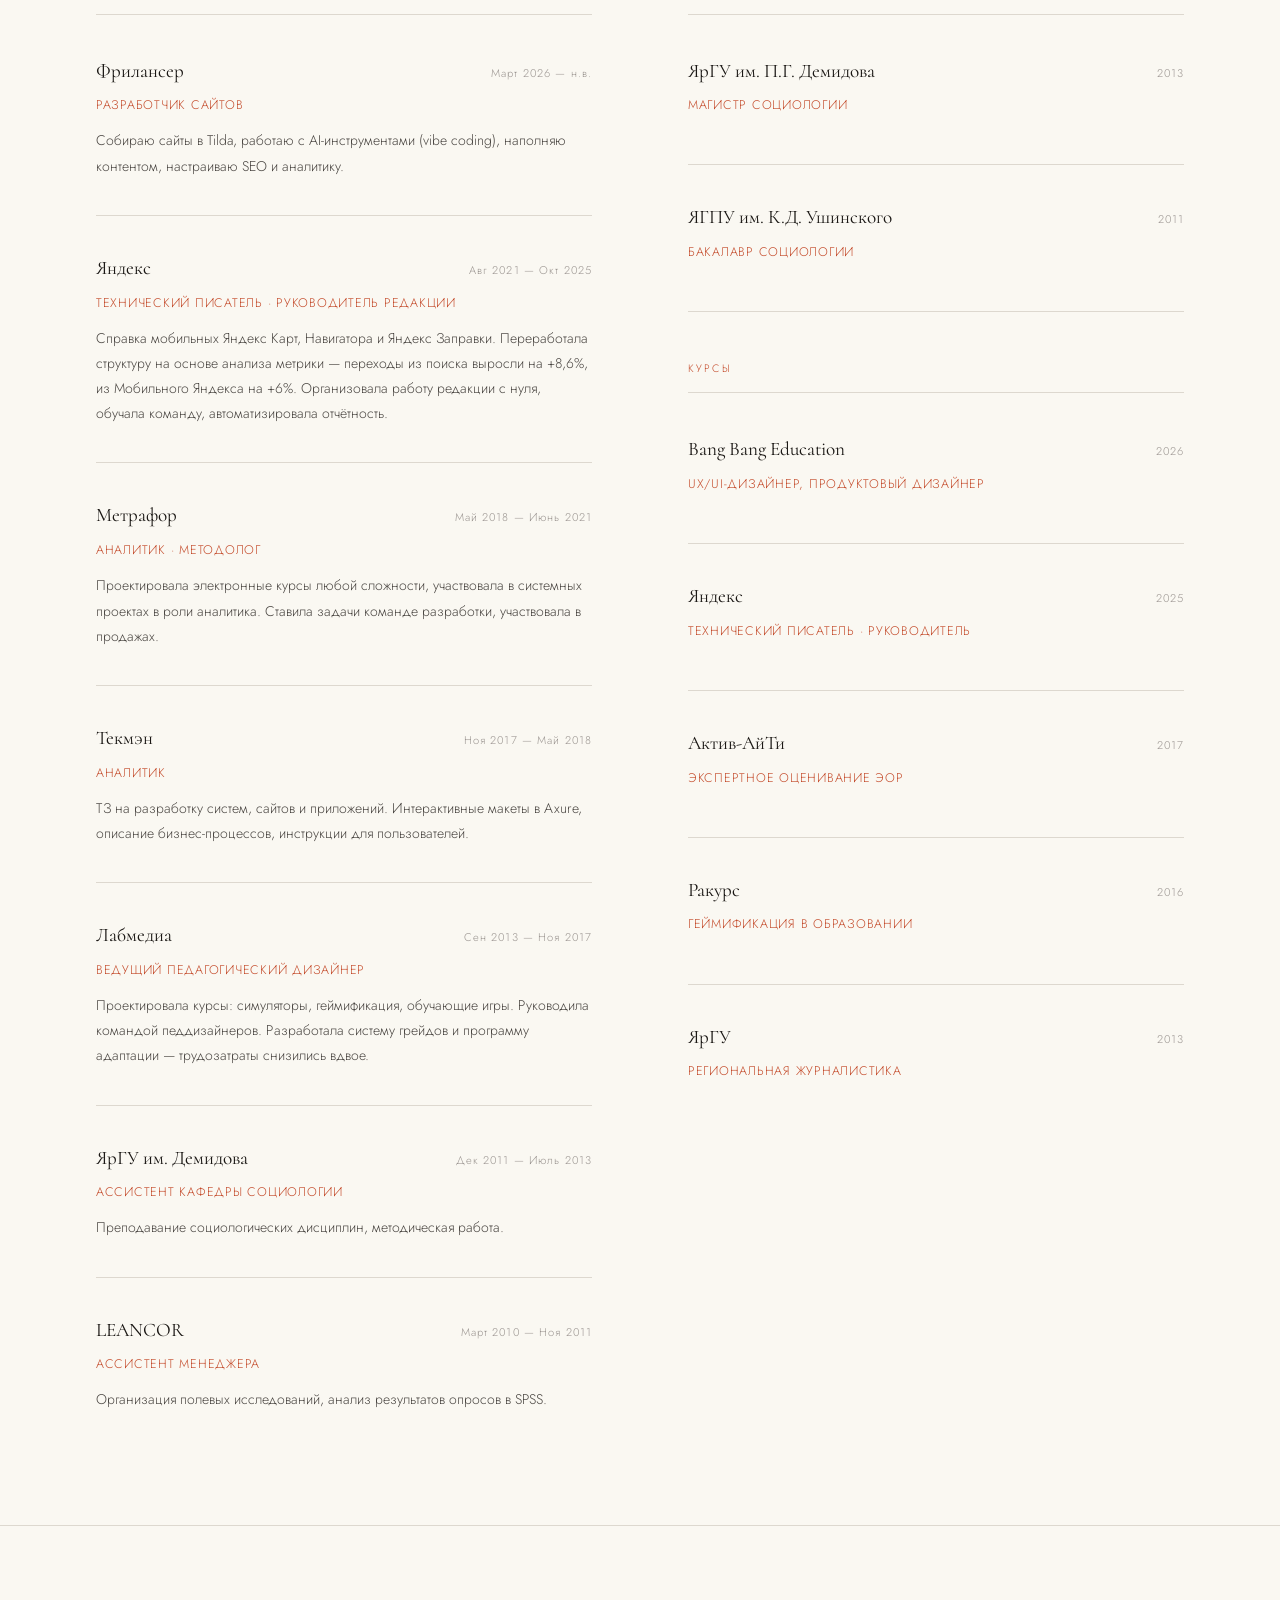
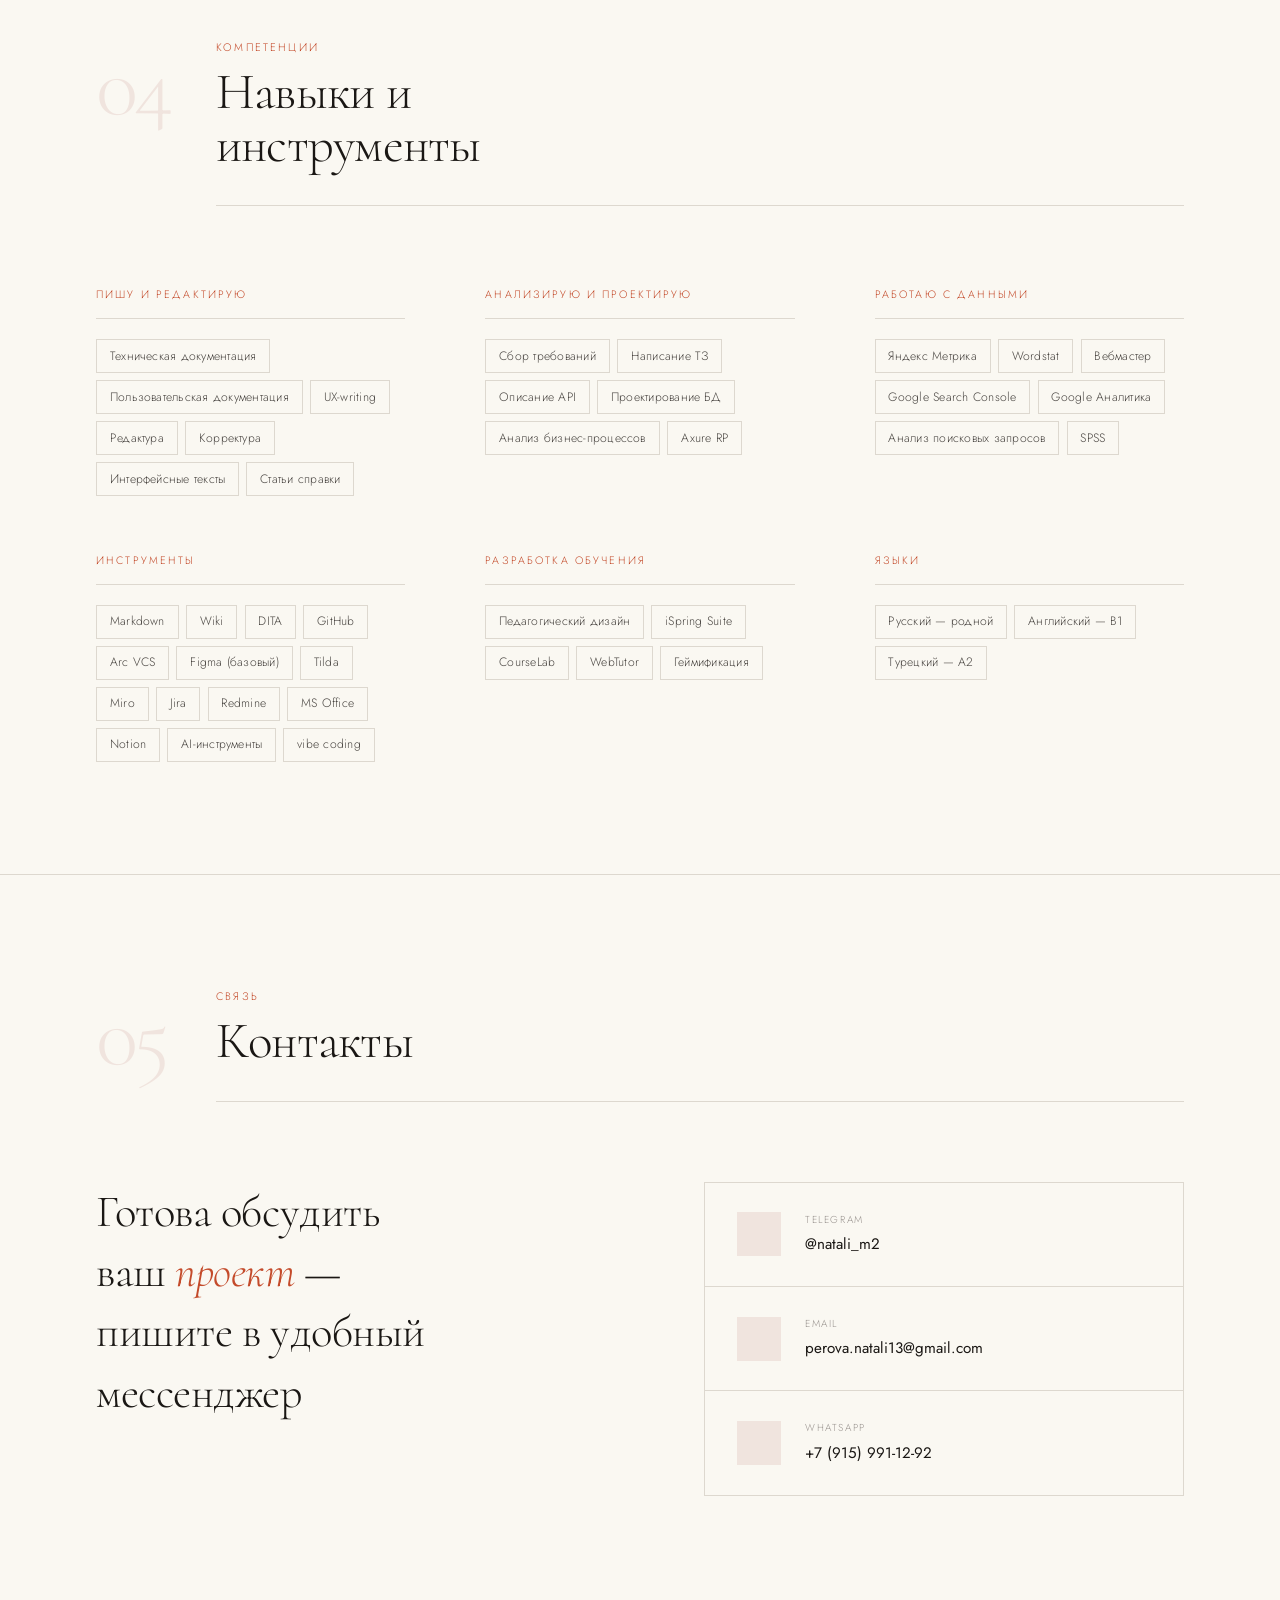
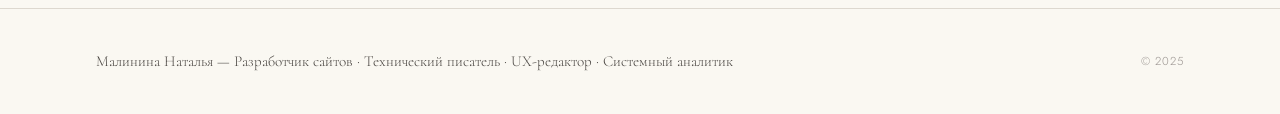
==== commit ae819054: "Кейс самомассажа лица, страница скриншотов, скрыт блок кейсов - Возвращён кейс лендинга онлайн-курса" ====
--- a/index.html
+++ b/index.html
@@ -713,7 +713,6 @@
     <ul class="nav-links">
       <li><a href="#services">Услуги</a></li>
       <li><a href="#portfolio">Портфолио</a></li>
-      <li><a href="#cases">Кейсы</a></li>
       <li><a href="#experience">Опыт</a></li>
       <li><a href="#skills">Навыки</a></li>
       <li><a href="#contact">Контакты</a></li>
@@ -735,7 +734,7 @@
         Более 13 лет в IT-продуктах. Превращаю сложное в понятное — для пользователей и разработчиков. Умею работать с данными, писать документацию, проектировать требования и создавать контент, который решает задачи бизнеса.
       </p>
       <div class="hero-cta">
-        <a href="#cases" class="btn btn-primary">Смотреть кейсы</a>
+        <a href="#portfolio" class="btn btn-primary">Смотреть портфолио</a>
         <a href="#contact" class="btn btn-secondary">Написать мне</a>
       </div>
     </div>
@@ -825,7 +824,10 @@
     </div>
   </section>
 
-  <!-- Key Cases -->
+  <!-- Key Cases — блок скрыт. Кейсы доступны со страниц портфолио:
+       case-maps.html (из portfolio-docs.html), case-tms.html (из portfolio-specs.html).
+       Чтобы вернуть блок, раскомментируйте секцию и верните нумерацию разделов. -->
+  <!--
   <section id="cases">
     <div class="section-header reveal">
       <div class="section-num">03</div>
@@ -869,11 +871,12 @@
       </a>
     </div>
   </section>
+  -->
 
   <!-- Experience & Education -->
   <section id="experience">
     <div class="section-header reveal">
-      <div class="section-num">04</div>
+      <div class="section-num">03</div>
       <div class="section-title-group">
         <p class="section-label">Резюме</p>
         <h2 class="section-title">Опыт и<br>образование</h2>
@@ -998,7 +1001,7 @@
   <!-- Skills -->
   <section id="skills">
     <div class="section-header reveal">
-      <div class="section-num">05</div>
+      <div class="section-num">04</div>
       <div class="section-title-group">
         <p class="section-label">Компетенции</p>
         <h2 class="section-title">Навыки и<br>инструменты</h2>
@@ -1083,7 +1086,7 @@
   <!-- Contact -->
   <section id="contact">
     <div class="section-header reveal">
-      <div class="section-num">06</div>
+      <div class="section-num">05</div>
       <div class="section-title-group">
         <p class="section-label">Связь</p>
         <h2 class="section-title">Контакты</h2>
